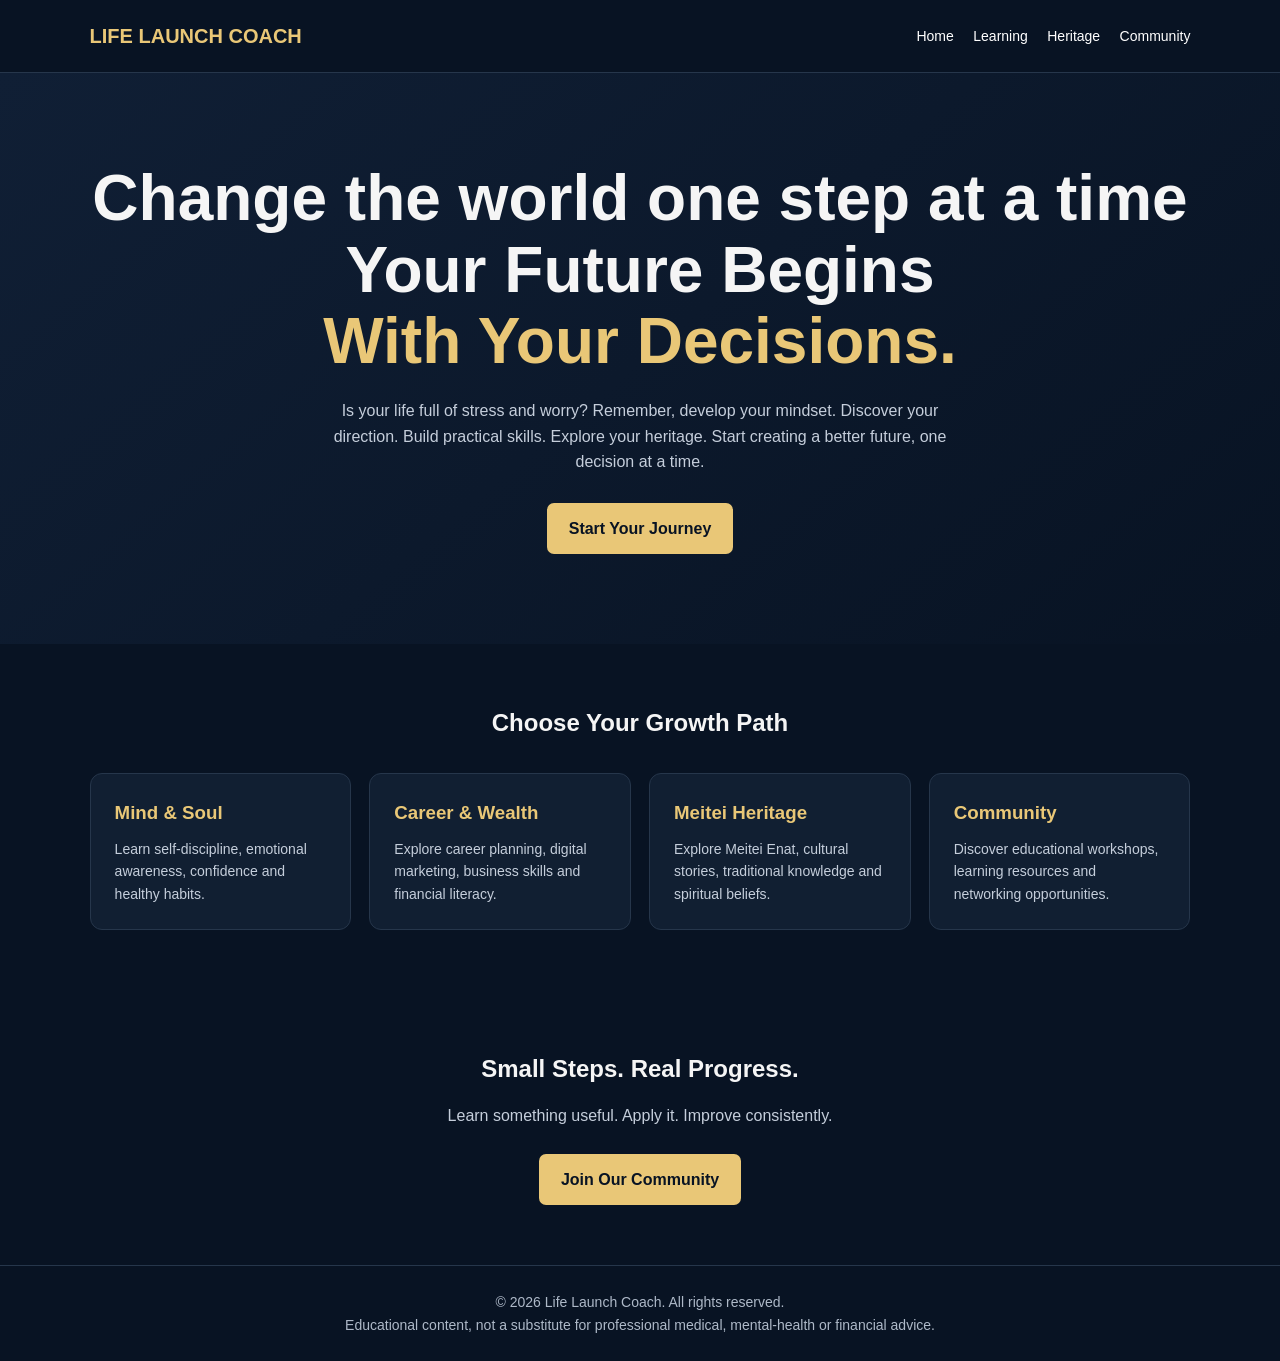
==== index.html @ 5460ebfd "Add initial index.html for Life Launch Coach site This is the initial commit of the index.html file," ====
<!DOCTYPE html>
<html lang="en">
<head>
  <meta charset="UTF-8">
  <meta name="viewport" content="width=device-width, initial-scale=1.0">
  <title>Life Launch Coach</title>
  <meta name="description"
    content="Build your mindset, skills, career and future with Life Launch Coach.">

  <style>
    * {
      box-sizing: border-box;
      margin: 0;
      padding: 0;
    }

    body {
      font-family: Arial, sans-serif;
      background: #081323;
      color: #f5f5f5;
      line-height: 1.6;
    }

    header {
      padding: 20px 7%;
      display: flex;
      justify-content: space-between;
      align-items: center;
      border-bottom: 1px solid #26364b;
      flex-wrap: wrap;
      gap: 12px;
    }

    .logo {
      color: #e9c777;
      font-weight: bold;
      font-size: 20px;
    }

    nav a {
      color: #fff;
      text-decoration: none;
      margin-left: 15px;
      font-size: 14px;
    }

    .hero {
      padding: 90px 7%;
      text-align: center;
      background: linear-gradient(140deg, #101f35, #081323);
    }

    .hero h1 {
      font-size: clamp(36px, 7vw, 64px);
      line-height: 1.12;
      margin-bottom: 20px;
    }

    .gold {
      color: #e9c777;
    }

    .hero p {
      max-width: 650px;
      margin: 0 auto 28px;
      color: #c5cedb;
    }

    .button {
      display: inline-block;
      background: #e9c777;
      color: #081323;
      padding: 13px 22px;
      border-radius: 7px;
      font-weight: bold;
      text-decoration: none;
    }

    section {
      padding: 60px 7%;
    }

    .section-title {
      text-align: center;
      margin-bottom: 30px;
    }

    .grid {
      display: grid;
      grid-template-columns:
        repeat(auto-fit, minmax(220px, 1fr));
      gap: 18px;
    }

    .card {
      background: #111f32;
      padding: 24px;
      border: 1px solid #26364b;
      border-radius: 12px;
    }

    .card h3 {
      color: #e9c777;
      margin-bottom: 10px;
    }

    .card p {
      color: #c5cedb;
      font-size: 14px;
    }

    .center {
      text-align: center;
    }

    footer {
      padding: 25px 7%;
      text-align: center;
      color: #aeb9c8;
      border-top: 1px solid #26364b;
      font-size: 14px;
    }

    @media (max-width: 600px) {
      header {
        justify-content: center;
      }

      nav {
        text-align: center;
      }

      nav a {
        display: inline-block;
        margin: 5px;
      }

      .hero {
        padding-top: 65px;
      }
    }
  </style>
</head>

<body>
  <header>
    <div class="logo">LIFE LAUNCH COACH</div>
    <nav>
      <a href="#home">Home</a>
      <a href="#learning">Learning</a>
      <a href="#heritage">Heritage</a>
      <a href="#community">Community</a>
    </nav>
  </header>

  <main>
    <section class="hero" id="home">
      <h1>Change the world one step at a time Your Future Begins<br>
        <span class="gold">With Your Decisions.</span>
      </h1>

      <p>
        Is your life full of stress and worry? Remember, develop your mindset. Discover your direction.
        Build practical skills. Explore your heritage.
        Start creating a better future, one decision at a time.
      </p>

      <a class="button" href="#learning">
        Start Your Journey
      </a>
    </section>

    <section id="learning">
      <h2 class="section-title">Choose Your Growth Path</h2>

      <div class="grid">
        <article class="card">
          <h3>Mind & Soul</h3>
          <p>Learn self-discipline, emotional awareness,
            confidence and healthy habits.</p>
        </article>

        <article class="card">
          <h3>Career & Wealth</h3>
          <p>Explore career planning, digital marketing,
            business skills and financial literacy.</p>
        </article>

        <article class="card" id="heritage">
          <h3>Meitei Heritage</h3>
          <p>Explore Meitei Enat, cultural stories,
            traditional knowledge and spiritual beliefs.</p>
        </article>

        <article class="card" id="community">
          <h3>Community</h3>
          <p>Discover educational workshops, learning
            resources and networking opportunities.</p>
        </article>
      </div>
    </section>

    <section class="center">
      <h2>Small Steps. Real Progress.</h2>
      <p style="margin: 15px 0 25px; color: #c5cedb;">
        Learn something useful. Apply it. Improve consistently.
      </p>

      <!-- Replace the placeholder with your real WhatsApp link. -->
      <a class="button"
         href="https://wa.me/9383107798"
         target="_blank"
         rel="noopener noreferrer">
        Join Our Community
      </a>
    </section>
  </main>

  <footer>
    <p>© 2026 Life Launch Coach. All rights reserved.</p>
    <p>Educational content, not a substitute for professional
      medical, mental-health or financial advice.</p>
  </footer>
</body>
</html>
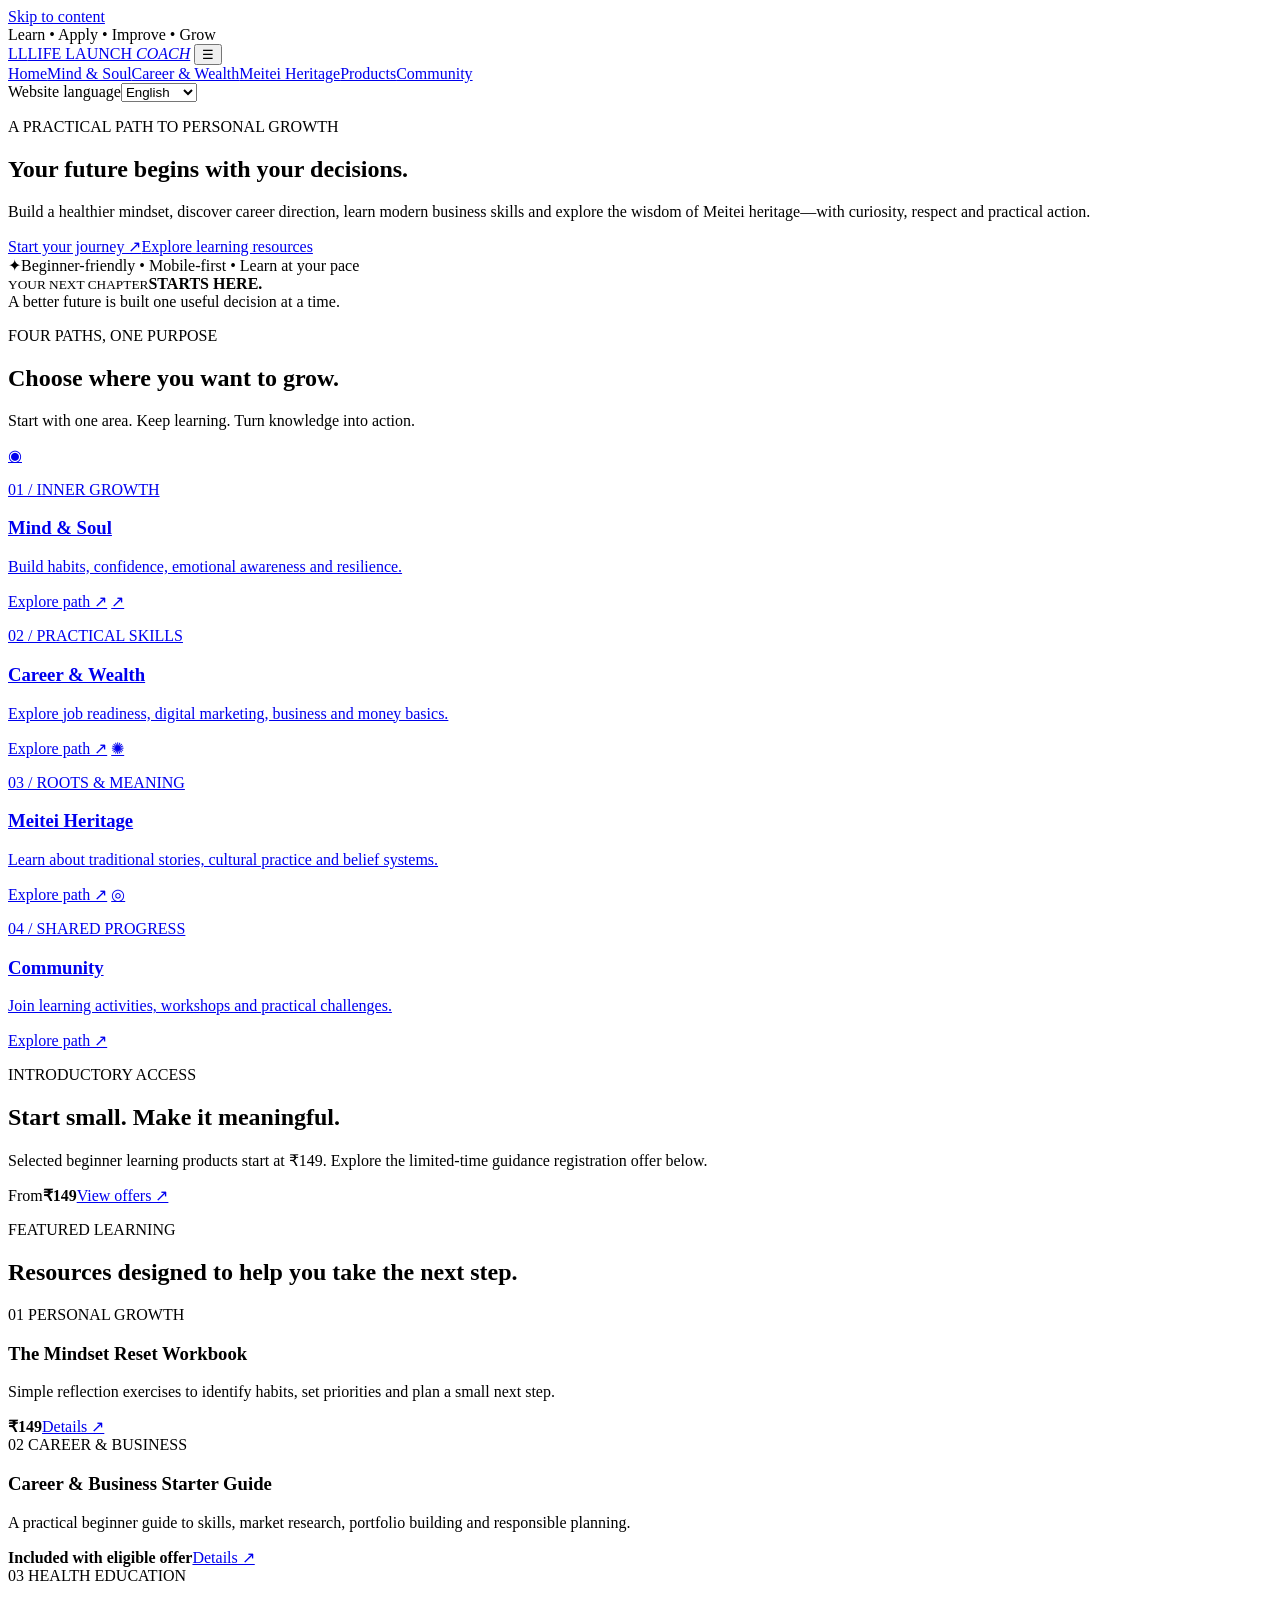
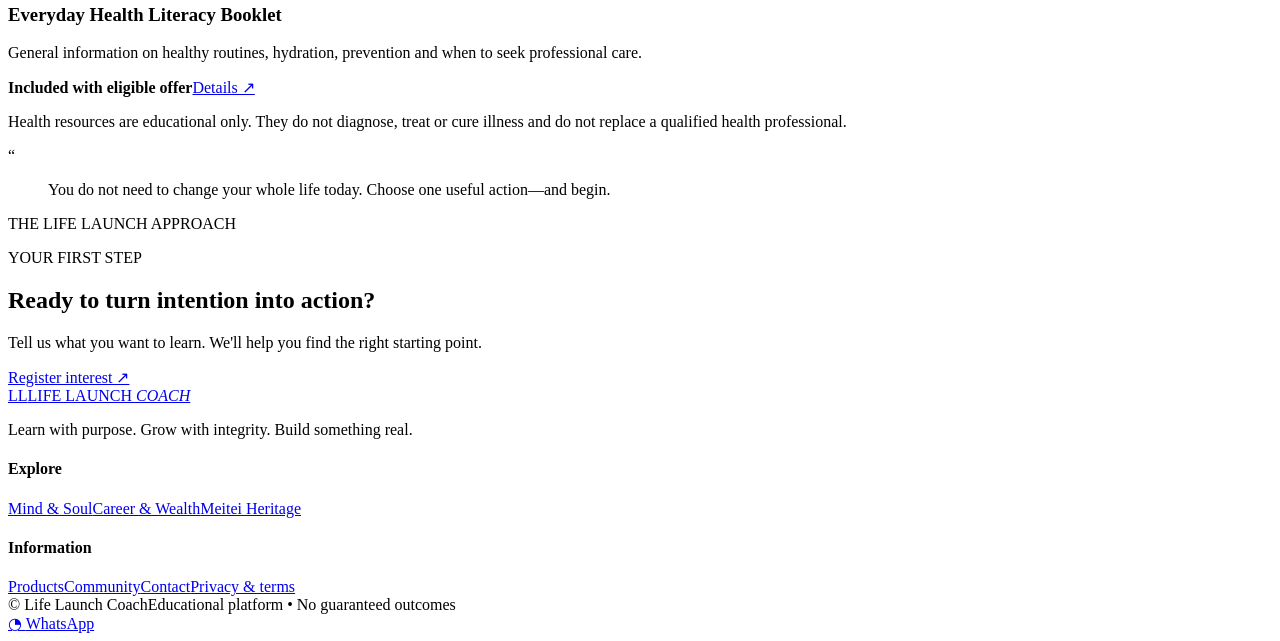
==== commit 78fba633: "Add initial website core files and styling. This commit includes all Html pages and Css for the Life" ====
--- a/index.html
+++ b/index.html
@@ -1,226 +1,37 @@
-
-<!DOCTYPE html>
+<!doctype html>
 <html lang="en">
 <head>
-  <meta charset="UTF-8">
-  <meta name="viewport" content="width=device-width, initial-scale=1.0">
-  <title>Life Launch Coach</title>
-  <meta name="description"
-    content="Build your mindset, skills, career and future with Life Launch Coach.">
-
-  <style>
-    * {
-      box-sizing: border-box;
-      margin: 0;
-      padding: 0;
-    }
-
-    body {
-      font-family: Arial, sans-serif;
-      background: #081323;
-      color: #f5f5f5;
-      line-height: 1.6;
-    }
-
-    header {
-      padding: 20px 7%;
-      display: flex;
-      justify-content: space-between;
-      align-items: center;
-      border-bottom: 1px solid #26364b;
-      flex-wrap: wrap;
-      gap: 12px;
-    }
-
-    .logo {
-      color: #e9c777;
-      font-weight: bold;
-      font-size: 20px;
-    }
-
-    nav a {
-      color: #fff;
-      text-decoration: none;
-      margin-left: 15px;
-      font-size: 14px;
-    }
-
-    .hero {
-      padding: 90px 7%;
-      text-align: center;
-      background: linear-gradient(140deg, #101f35, #081323);
-    }
-
-    .hero h1 {
-      font-size: clamp(36px, 7vw, 64px);
-      line-height: 1.12;
-      margin-bottom: 20px;
-    }
-
-    .gold {
-      color: #e9c777;
-    }
-
-    .hero p {
-      max-width: 650px;
-      margin: 0 auto 28px;
-      color: #c5cedb;
-    }
-
-    .button {
-      display: inline-block;
-      background: #e9c777;
-      color: #081323;
-      padding: 13px 22px;
-      border-radius: 7px;
-      font-weight: bold;
-      text-decoration: none;
-    }
-
-    section {
-      padding: 60px 7%;
-    }
-
-    .section-title {
-      text-align: center;
-      margin-bottom: 30px;
-    }
-
-    .grid {
-      display: grid;
-      grid-template-columns:
-        repeat(auto-fit, minmax(220px, 1fr));
-      gap: 18px;
-    }
-
-    .card {
-      background: #111f32;
-      padding: 24px;
-      border: 1px solid #26364b;
-      border-radius: 12px;
-    }
-
-    .card h3 {
-      color: #e9c777;
-      margin-bottom: 10px;
-    }
-
-    .card p {
-      color: #c5cedb;
-      font-size: 14px;
-    }
-
-    .center {
-      text-align: center;
-    }
-
-    footer {
-      padding: 25px 7%;
-      text-align: center;
-      color: #aeb9c8;
-      border-top: 1px solid #26364b;
-      font-size: 14px;
-    }
-
-    @media (max-width: 600px) {
-      header {
-        justify-content: center;
-      }
-
-      nav {
-        text-align: center;
-      }
-
-      nav a {
-        display: inline-block;
-        margin: 5px;
-      }
-
-      .hero {
-        padding-top: 65px;
-      }
-    }
-  </style>
+  <meta charset="utf-8"><meta name="viewport" content="width=device-width, initial-scale=1">
+  <meta name="description" content="Life Launch Coach helps you grow your mindset, career skills, business knowledge and connection with Meitei heritage.">
+  <meta name="theme-color" content="#091426">
+  <title>Life Launch Coach — Your next chapter starts here</title>
+  <link rel="stylesheet" href="assets/css/style.css">
+  <script defer src="assets/js/app.js"></script>
 </head>
-
 <body>
-  <header>
-    <div class="logo">LIFE LAUNCH COACH</div>
-    <nav>
-      <a href="#home">Home</a>
-      <a href="#learning">Learning</a>
-      <a href="#heritage">Heritage</a>
-      <a href="#community">Community</a>
-    </nav>
-  </header>
-
-  <main>
-    <section class="hero" id="home">
-      <h1>Change the world one step at a time Your Future Begins<br>
-        <span class="gold">With Your Decisions.</span>
-      </h1>
-
-      <p>
-        Is your life full of stress and worry? Remember, develop your mindset. Discover your direction.
-        Build practical skills. Explore your heritage.
-        Start creating a better future, one decision at a time.
-      </p>
-
-      <a class="button" href="#learning">
-        Start Your Journey
-      </a>
-    </section>
-
-    <section id="learning">
-      <h2 class="section-title">Choose Your Growth Path</h2>
-
-      <div class="grid">
-        <article class="card">
-          <h3>Mind & Soul</h3>
-          <p>Learn self-discipline, emotional awareness,
-            confidence and healthy habits.</p>
-        </article>
-
-        <article class="card">
-          <h3>Career & Wealth</h3>
-          <p>Explore career planning, digital marketing,
-            business skills and financial literacy.</p>
-        </article>
-
-        <article class="card" id="heritage">
-          <h3>Meitei Heritage</h3>
-          <p>Explore Meitei Enat, cultural stories,
-            traditional knowledge and spiritual beliefs.</p>
-        </article>
-
-        <article class="card" id="community">
-          <h3>Community</h3>
-          <p>Discover educational workshops, learning
-            resources and networking opportunities.</p>
-        </article>
-      </div>
-    </section>
-
-    <section class="center">
-      <h2>Small Steps. Real Progress.</h2>
-      <p style="margin: 15px 0 25px; color: #c5cedb;">
-        Learn something useful. Apply it. Improve consistently.
-      </p>
-
-      <!-- Replace the placeholder with your real WhatsApp link. -->
-      <a class="button"
-         href="https://wa.me/9383107798"
-         target="_blank"
-         rel="noopener noreferrer">
-        Join Our Community
-      </a>
-    </section>
-  </main>
-
-  <footer>
-    <p>© 2026 Life Launch Coach. All rights reserved.</p>
-    <p>Educational content, not a substitute for professional
-      medical, mental-health or financial advice.</p>
-  </footer>
-</body>
-</html>
+<a class="skip-link" href="#main">Skip to content</a>
+<div class="topline" data-i18n="topline">Learn • Apply • Improve • Grow</div>
+<header class="site-header"><a class="brand" href="index.html" aria-label="Life Launch Coach home"><span class="brand-mark">LL</span><span>LIFE LAUNCH <em>COACH</em></span></a>
+  <button class="menu-toggle" aria-label="Open menu" aria-expanded="false">☰</button>
+  <nav class="nav" aria-label="Main navigation"><a class="active" href="index.html" data-i18n="navHome">Home</a><a href="mind-soul.html" data-i18n="navMind">Mind & Soul</a><a href="career-wealth.html" data-i18n="navCareer">Career & Wealth</a><a href="heritage.html" data-i18n="navHeritage">Meitei Heritage</a><a href="products.html" data-i18n="navProducts">Products</a><a href="community.html" data-i18n="navCommunity">Community</a></nav>
+  <label class="language-switch"><span class="sr-only">Website language</span><select id="languageSelect" aria-label="Website language"><option value="en">English</option><option value="mni">Meiteilon</option></select></label>
+</header>
+<main id="main">
+  <section class="hero section-wrap"><div class="hero-copy"><p class="eyebrow" data-i18n="heroEyebrow">A PRACTICAL PATH TO PERSONAL GROWTH</p><h1 data-i18n="heroTitle">Your future begins <span>with your decisions.</span></h1><p class="lead" data-i18n="heroLead">Build a healthier mindset, discover career direction, learn modern business skills and explore the wisdom of Meitei heritage—with curiosity, respect and practical action.</p><div class="button-row"><a class="btn btn-gold" href="community.html" data-i18n="heroCta">Start your journey ↗</a><a class="btn btn-ghost" href="products.html" data-i18n="heroExplore">Explore learning resources</a></div><div class="trust-line"><span>✦</span><span data-i18n="heroTrust">Beginner-friendly • Mobile-first • Learn at your pace</span></div></div>
+    <div class="hero-art" role="img" aria-label="Illustration of a sunrise over mountain-like shapes"><div class="orbit orbit-one"></div><div class="orbit orbit-two"></div><div class="sun"></div><div class="mountain mountain-back"></div><div class="mountain mountain-front"></div><div class="art-label"><small>YOUR NEXT CHAPTER</small><strong>STARTS HERE.</strong></div></div>
+  </section>
+  <section class="ticker"><span data-i18n="ticker">A better future is built one useful decision at a time.</span></section>
+  <section class="section-wrap section-space"><div class="section-heading"><p class="eyebrow" data-i18n="pathsEyebrow">FOUR PATHS, ONE PURPOSE</p><h2 data-i18n="pathsTitle">Choose where you want to grow.</h2><p data-i18n="pathsLead">Start with one area. Keep learning. Turn knowledge into action.</p></div><div class="card-grid four">
+    <a class="path-card" href="mind-soul.html"><span class="card-icon">◉</span><p class="card-kicker">01 / INNER GROWTH</p><h3 data-i18n="cardMind">Mind & Soul</h3><p data-i18n="cardMindDesc">Build habits, confidence, emotional awareness and resilience.</p><span class="text-link" data-i18n="learnMore">Explore path ↗</span></a>
+    <a class="path-card" href="career-wealth.html"><span class="card-icon">↗</span><p class="card-kicker">02 / PRACTICAL SKILLS</p><h3 data-i18n="cardCareer">Career & Wealth</h3><p data-i18n="cardCareerDesc">Explore job readiness, digital marketing, business and money basics.</p><span class="text-link" data-i18n="learnMore">Explore path ↗</span></a>
+    <a class="path-card" href="heritage.html"><span class="card-icon">✺</span><p class="card-kicker">03 / ROOTS & MEANING</p><h3 data-i18n="cardHeritage">Meitei Heritage</h3><p data-i18n="cardHeritageDesc">Learn about traditional stories, cultural practice and belief systems.</p><span class="text-link" data-i18n="learnMore">Explore path ↗</span></a>
+    <a class="path-card" href="community.html"><span class="card-icon">◎</span><p class="card-kicker">04 / SHARED PROGRESS</p><h3 data-i18n="cardCommunity">Community</h3><p data-i18n="cardCommunityDesc">Join learning activities, workshops and practical challenges.</p><span class="text-link" data-i18n="learnMore">Explore path ↗</span></a>
+  </div></section>
+  <section class="offer-band"><div class="offer-inner"><div><p class="eyebrow" data-i18n="offerEyebrow">INTRODUCTORY ACCESS</p><h2 data-i18n="offerTitle">Start small. Make it meaningful.</h2><p data-i18n="offerLead">Selected beginner learning products start at ₹149. Explore the limited-time guidance registration offer below.</p></div><div class="offer-price"><span data-i18n="from">From</span><strong>₹149</strong><a href="products.html" class="btn btn-dark" data-i18n="viewOffers">View offers ↗</a></div></div></section>
+  <section class="section-wrap section-space"><div class="section-heading"><p class="eyebrow" data-i18n="featuredEyebrow">FEATURED LEARNING</p><h2 data-i18n="featuredTitle">Resources designed to help you take the next step.</h2></div><div class="card-grid three"><article class="resource-card"><div class="resource-top resource-mind">01 <span>PERSONAL GROWTH</span></div><div class="resource-body"><h3 data-i18n="resourceOne">The Mindset Reset Workbook</h3><p data-i18n="resourceOneDesc">Simple reflection exercises to identify habits, set priorities and plan a small next step.</p><div class="resource-foot"><strong>₹149</strong><a href="products.html" data-i18n="details">Details ↗</a></div></div></article><article class="resource-card"><div class="resource-top resource-career">02 <span>CAREER & BUSINESS</span></div><div class="resource-body"><h3 data-i18n="resourceTwo">Career & Business Starter Guide</h3><p data-i18n="resourceTwoDesc">A practical beginner guide to skills, market research, portfolio building and responsible planning.</p><div class="resource-foot"><strong data-i18n="included">Included with eligible offer</strong><a href="products.html" data-i18n="details">Details ↗</a></div></div></article><article class="resource-card"><div class="resource-top resource-heritage">03 <span>HEALTH EDUCATION</span></div><div class="resource-body"><h3 data-i18n="resourceThree">Everyday Health Literacy Booklet</h3><p data-i18n="resourceThreeDesc">General information on healthy routines, hydration, prevention and when to seek professional care.</p><div class="resource-foot"><strong data-i18n="included">Included with eligible offer</strong><a href="products.html" data-i18n="details">Details ↗</a></div></div></article></div><p class="fine-print" data-i18n="healthNote">Health resources are educational only. They do not diagnose, treat or cure illness and do not replace a qualified health professional.</p></section>
+  <section class="quote-section"><div class="section-wrap quote-inner"><span class="quote-mark">“</span><blockquote data-i18n="quote">You do not need to change your whole life today. Choose one useful action—and begin.</blockquote><p data-i18n="quoteBy">THE LIFE LAUNCH APPROACH</p></div></section>
+  <section class="section-wrap section-space"><div class="cta-panel"><div><p class="eyebrow" data-i18n="ctaEyebrow">YOUR FIRST STEP</p><h2 data-i18n="ctaTitle">Ready to turn intention into action?</h2><p data-i18n="ctaLead">Tell us what you want to learn. We'll help you find the right starting point.</p></div><a class="btn btn-gold" href="community.html" data-i18n="ctaButton">Register interest ↗</a></div></section>
+</main>
+<footer class="site-footer"><div class="footer-main"><div class="footer-brand"><a class="brand" href="index.html"><span class="brand-mark">LL</span><span>LIFE LAUNCH <em>COACH</em></span></a><p data-i18n="footerTag">Learn with purpose. Grow with integrity. Build something real.</p></div><div><h4 data-i18n="footerExplore">Explore</h4><a href="mind-soul.html" data-i18n="navMind">Mind & Soul</a><a href="career-wealth.html" data-i18n="navCareer">Career & Wealth</a><a href="heritage.html" data-i18n="navHeritage">Meitei Heritage</a></div><div><h4 data-i18n="footerSupport">Information</h4><a href="products.html" data-i18n="navProducts">Products</a><a href="community.html" data-i18n="navCommunity">Community</a><a href="contact.html" data-i18n="navContact">Contact</a><a href="privacy.html" data-i18n="privacyLink">Privacy & terms</a></div></div><div class="footer-bottom"><span>© <span id="year"></span> Life Launch Coach</span><span data-i18n="footerNote">Educational platform • No guaranteed outcomes</span></div></footer>
+<a class="whatsapp-float" id="whatsappFloat" href="https://wa.me/91XXXXXXXXXX" target="_blank" rel="noopener noreferrer" aria-label="Contact Life Launch Coach on WhatsApp">◔ <span data-i18n="whatsapp">WhatsApp</span></a>
+</body></html>
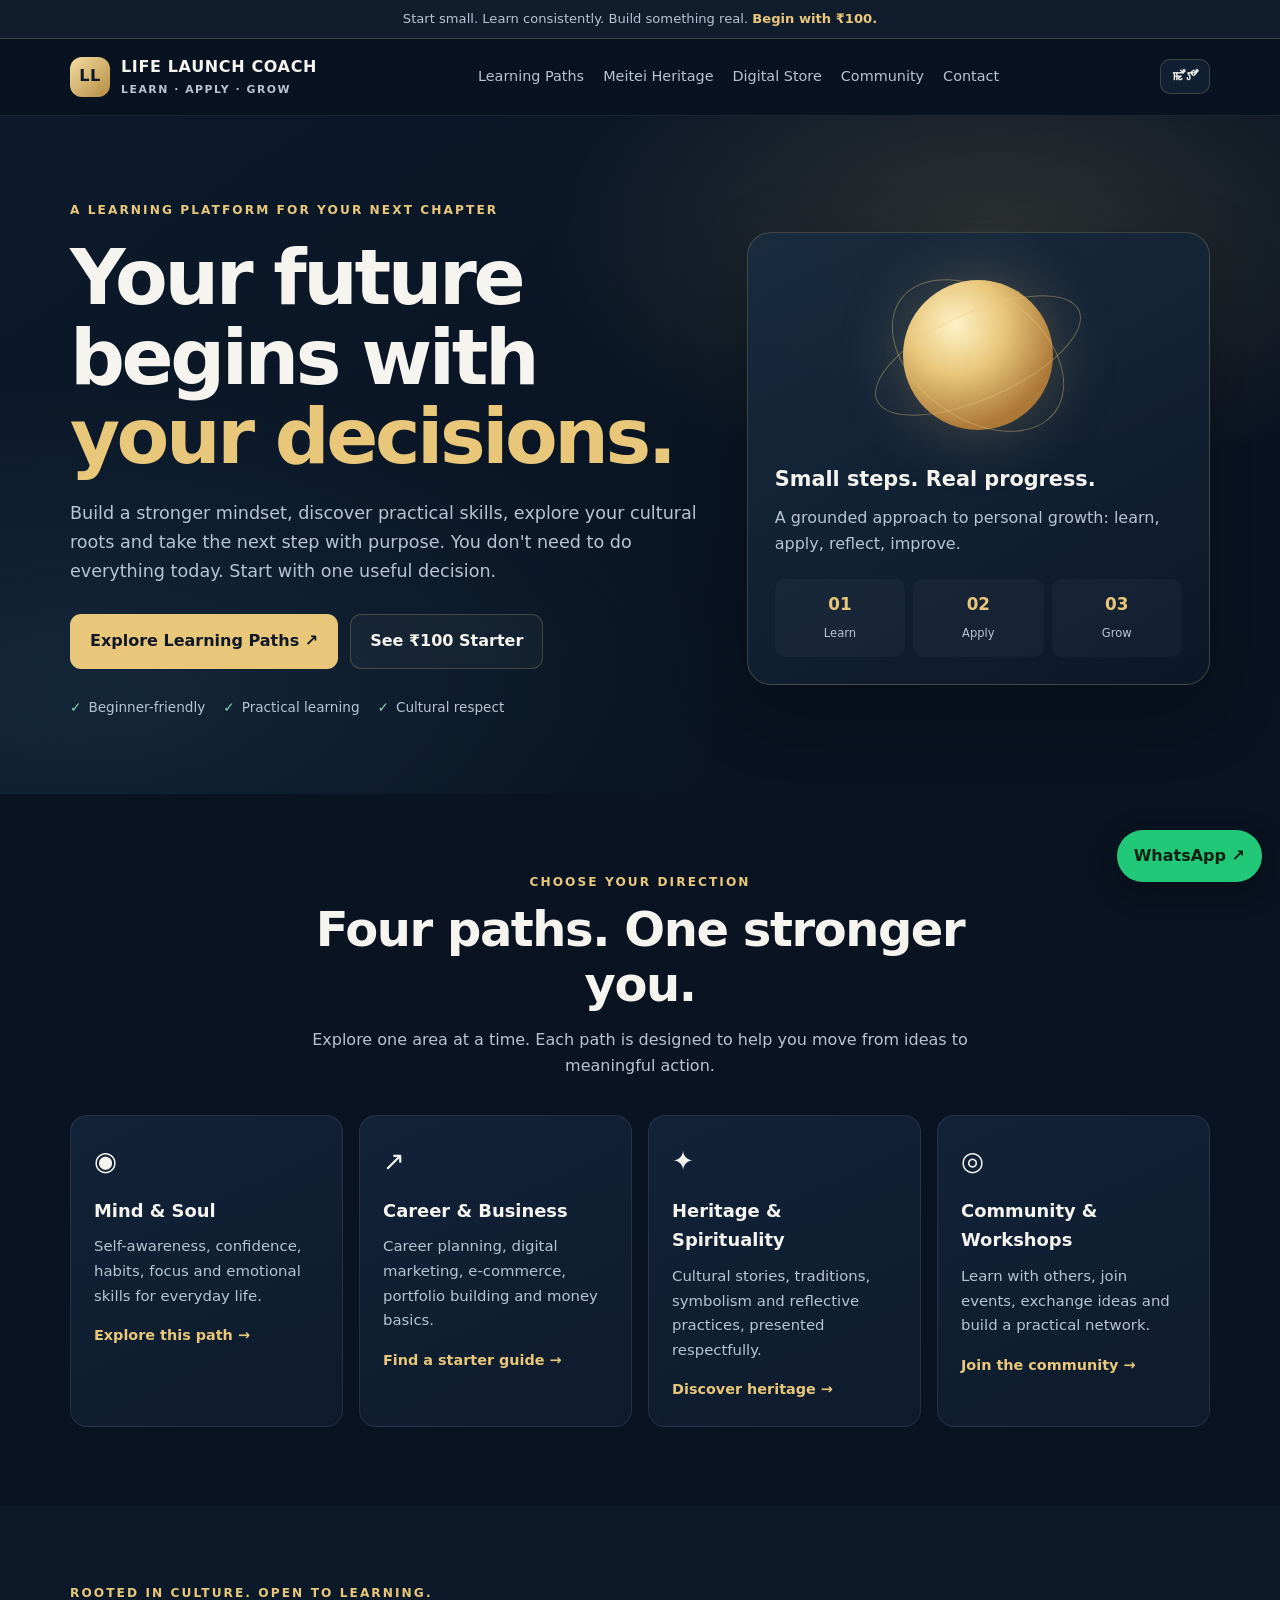
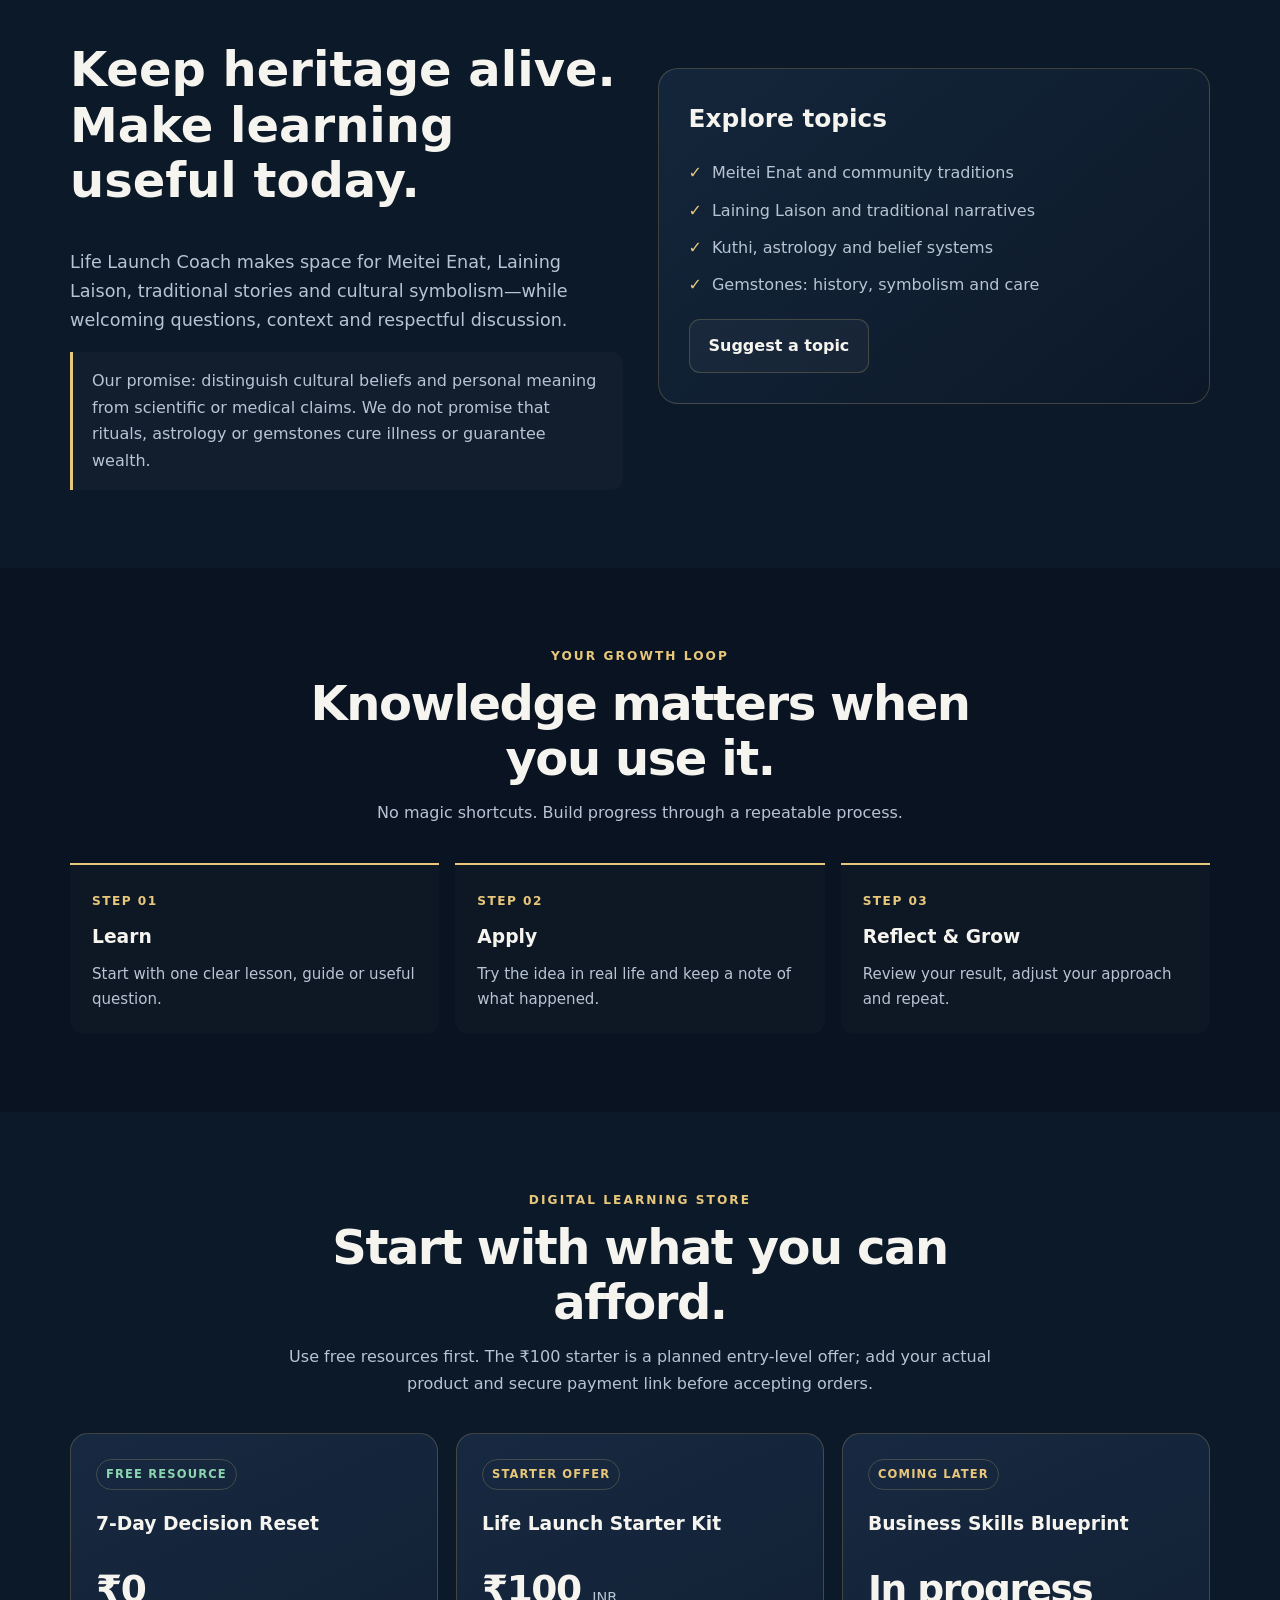
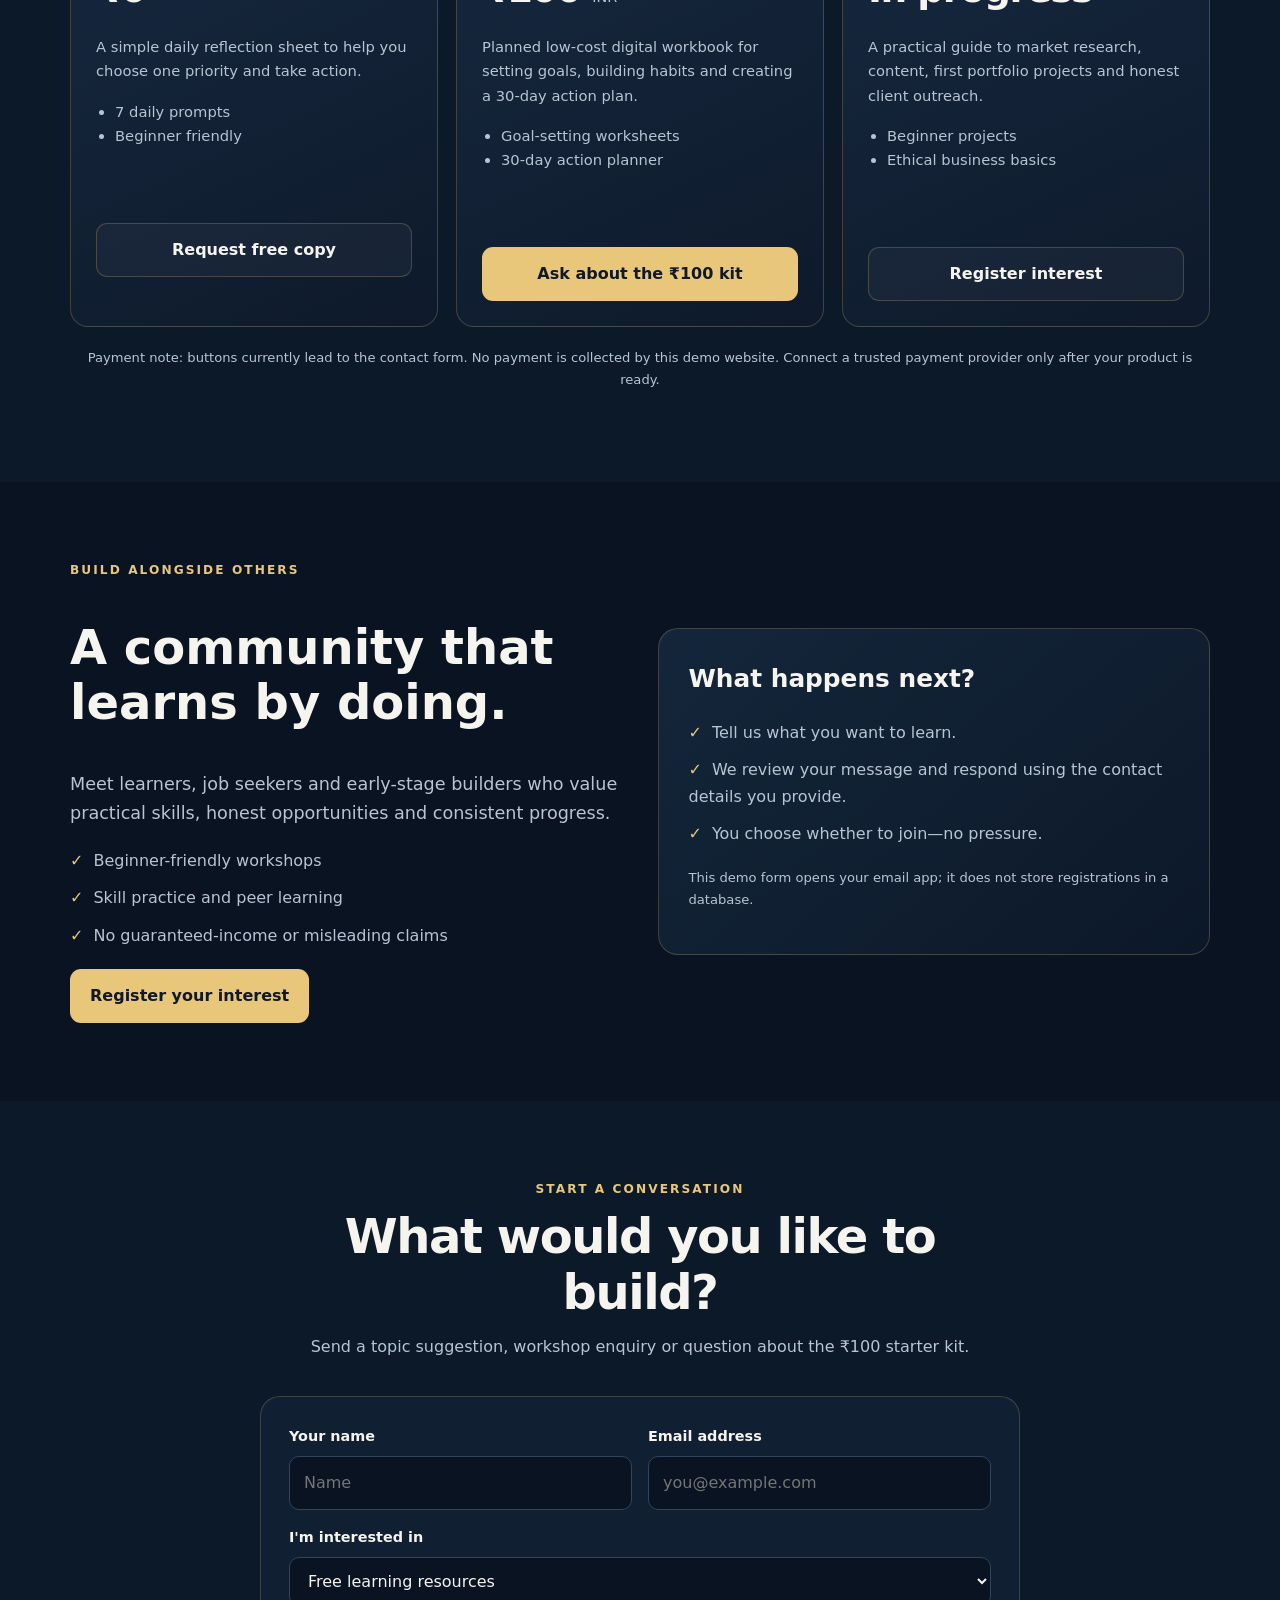
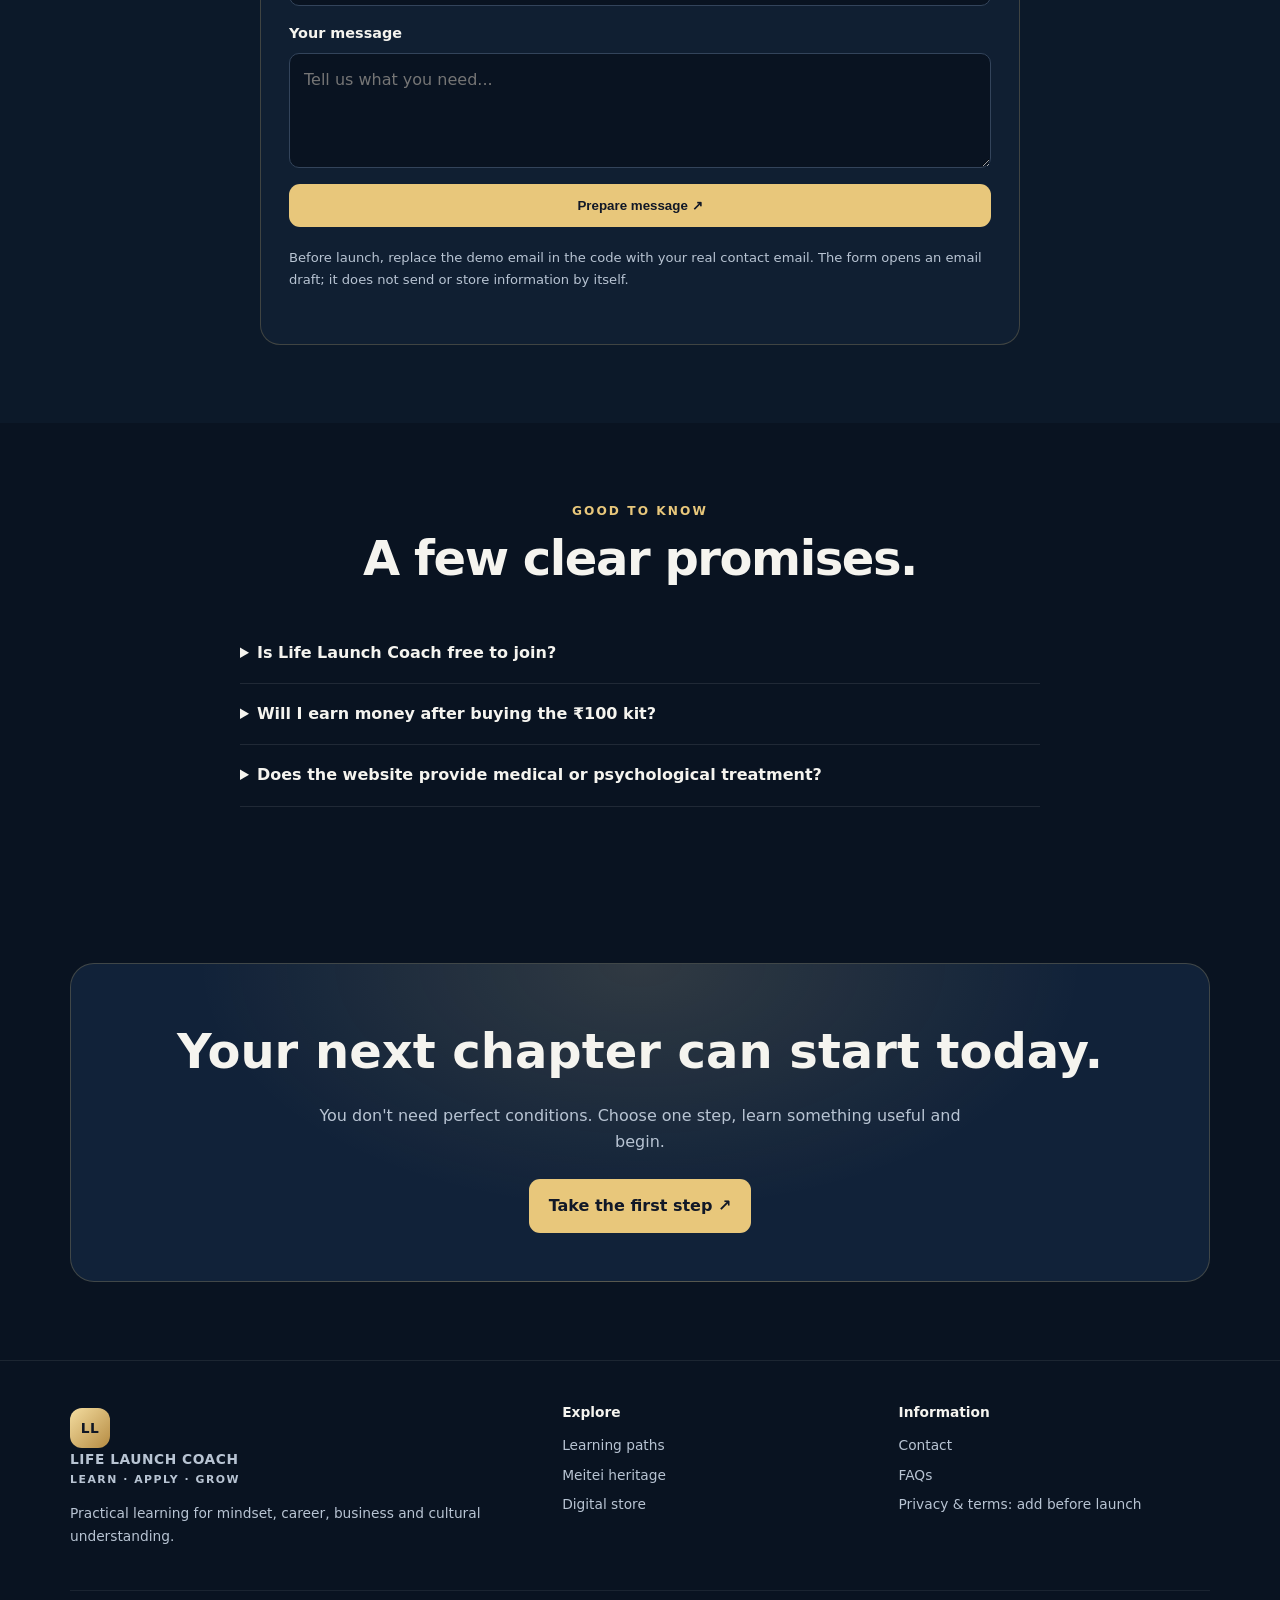
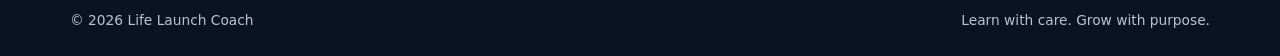
==== commit edd2489a: "Add initial website core files and styling. This commit includes all Html files and pages and Css fo" ====
--- a/index.html
+++ b/index.html
@@ -1,37 +1,102 @@
 <!doctype html>
 <html lang="en">
 <head>
-  <meta charset="utf-8"><meta name="viewport" content="width=device-width, initial-scale=1">
-  <meta name="description" content="Life Launch Coach helps you grow your mindset, career skills, business knowledge and connection with Meitei heritage.">
-  <meta name="theme-color" content="#091426">
-  <title>Life Launch Coach — Your next chapter starts here</title>
-  <link rel="stylesheet" href="assets/css/style.css">
-  <script defer src="assets/js/app.js"></script>
+<meta charset="utf-8">
+<meta name="viewport" content="width=device-width, initial-scale=1">
+<meta name="theme-color" content="#0a1423">
+<meta name="description" content="Life Launch Coach helps you build mindset, practical skills, career direction and cultural understanding.">
+<title>Life Launch Coach — Your Next Chapter Starts Here</title>
+<style>
+:root{--bg:#091321;--panel:#101f32;--panel2:#14263b;--gold:#e8c77b;--gold2:#f4dda0;--text:#f5f4ef;--muted:#b8c4d3;--line:rgba(232,199,123,.22);--green:#8bd5b0}
+*{box-sizing:border-box}html{scroll-behavior:smooth;scroll-padding-top:88px}body{margin:0;background:var(--bg);color:var(--text);font:16px/1.65 system-ui,-apple-system,Segoe UI,Roboto,Arial,sans-serif}a{color:inherit}button,a{touch-action:manipulation}.wrap{width:min(1140px,92%);margin:auto}.topline{background:#111d2d;border-bottom:1px solid var(--line);font-size:.82rem;color:var(--muted);text-align:center;padding:8px 12px}.topline strong{color:var(--gold)}header{position:sticky;top:0;z-index:20;background:rgba(9,19,33,.94);backdrop-filter:blur(14px);border-bottom:1px solid rgba(255,255,255,.08)}.nav{min-height:76px;display:flex;align-items:center;justify-content:space-between;gap:16px}.brand{display:flex;gap:11px;align-items:center;text-decoration:none;font-weight:800;letter-spacing:.04em}.mark{display:grid;place-items:center;width:40px;height:40px;border-radius:12px;background:linear-gradient(135deg,var(--gold2),#b58b42);color:#101725;font-weight:900}.brand small{display:block;color:var(--muted);font-size:.68rem;letter-spacing:.14em;font-weight:600}.navlinks{display:flex;align-items:center;gap:19px}.navlinks a{text-decoration:none;font-size:.9rem;color:var(--muted)}.navlinks a:hover{color:var(--gold)}.nav-actions{display:flex;align-items:center;gap:8px}.lang,.menu-btn{border:1px solid var(--line);border-radius:10px;padding:9px 11px;background:var(--panel);color:var(--text);font-weight:700;cursor:pointer}.menu-btn{display:none}.btn{display:inline-flex;align-items:center;justify-content:center;gap:8px;padding:13px 19px;border-radius:11px;text-decoration:none;font-weight:800;border:1px solid transparent;cursor:pointer;transition:transform .2s,background .2s}.btn:hover{transform:translateY(-2px)}.primary{background:var(--gold);color:#111827}.secondary{border-color:var(--line);color:var(--text);background:rgba(255,255,255,.035)}.hero{position:relative;overflow:hidden;padding:84px 0 76px;background:radial-gradient(ellipse at 78% 18%,rgba(232,199,123,.16),transparent 32%),radial-gradient(ellipse at 8% 85%,rgba(58,113,143,.18),transparent 38%),linear-gradient(145deg,#0c1a2b,#091321 70%)}.hero-grid{display:grid;grid-template-columns:1.15fr .85fr;gap:50px;align-items:center}.eyebrow{color:var(--gold);text-transform:uppercase;letter-spacing:.17em;font-size:.76rem;font-weight:900}.hero h1{font-size:clamp(2.7rem,6vw,5.2rem);line-height:1.04;letter-spacing:-.045em;margin:18px 0 22px}.hero h1 span{color:var(--gold)}.lead{color:var(--muted);font-size:1.1rem;max-width:650px}.hero-actions{display:flex;gap:12px;flex-wrap:wrap;margin-top:28px}.trustline{display:flex;gap:18px;flex-wrap:wrap;margin-top:27px;color:var(--muted);font-size:.85rem}.trustline span:before{content:"✓";color:var(--green);font-weight:900;margin-right:7px}.hero-card{position:relative;padding:27px;border:1px solid var(--line);border-radius:24px;background:linear-gradient(150deg,rgba(25,44,65,.94),rgba(12,24,40,.94));box-shadow:0 25px 70px #0004}.orbit{height:190px;display:grid;place-items:center;position:relative;margin-bottom:12px}.sun{width:150px;height:150px;border-radius:50%;background:radial-gradient(circle at 35% 30%,#fff2c7,var(--gold) 34%,#ad7938 72%);box-shadow:0 0 65px #e8c77b44}.orbit:before,.orbit:after{content:"";position:absolute;width:220px;height:85px;border:1px solid #e8c77b66;border-radius:50%;transform:rotate(-24deg)}.orbit:after{transform:rotate(36deg);width:190px;height:125px}.hero-card h3{font-size:1.3rem;margin:0 0 8px}.hero-card p{color:var(--muted);margin:0}.mini-stats{display:grid;grid-template-columns:repeat(3,1fr);gap:8px;margin-top:22px}.mini-stats div{padding:12px 8px;background:#ffffff08;border-radius:10px;text-align:center}.mini-stats strong{display:block;color:var(--gold);font-size:1.05rem}.mini-stats small{color:var(--muted);font-size:.72rem}.section{padding:78px 0}.section.alt{background:#0c1929}.section-head{max-width:720px;margin:0 auto 36px;text-align:center}.section-head h2{font-size:clamp(2rem,4vw,3rem);line-height:1.15;margin:10px 0 14px;letter-spacing:-.03em}.section-head p{color:var(--muted);margin:0}.grid{display:grid;grid-template-columns:repeat(4,1fr);gap:16px}.card{background:linear-gradient(155deg,#122238,#0e1b2c);border:1px solid rgba(255,255,255,.09);border-radius:17px;padding:23px;min-height:215px;transition:border-color .2s,transform .2s}.card:hover{border-color:var(--line);transform:translateY(-3px)}.icon{font-size:1.65rem;margin-bottom:13px}.card h3{margin:0 0 9px;font-size:1.12rem}.card p{margin:0;color:var(--muted);font-size:.93rem}.text-link{display:inline-block;color:var(--gold);text-decoration:none;font-weight:800;margin-top:16px;font-size:.9rem}.two-col{display:grid;grid-template-columns:1fr 1fr;gap:35px;align-items:center}.feature-panel{padding:30px;border-radius:20px;border:1px solid var(--line);background:linear-gradient(140deg,#14263b,#0c1828)}.feature-panel h3{font-size:1.55rem;margin:0 0 12px}.feature-panel p{color:var(--muted)}.ticks{list-style:none;padding:0;margin:20px 0}.ticks li{margin:11px 0;color:var(--muted)}.ticks li:before{content:"✓";color:var(--gold);font-weight:900;margin-right:10px}.steps{display:grid;grid-template-columns:repeat(3,1fr);gap:16px}.step{padding:22px;border-top:2px solid var(--gold);background:#ffffff05;border-radius:0 0 14px 14px}.step b{font-size:.76rem;color:var(--gold);letter-spacing:.12em}.step h3{margin:9px 0}.step p{color:var(--muted);margin:0;font-size:.94rem}.product-grid{display:grid;grid-template-columns:repeat(3,1fr);gap:18px}.product{position:relative;border-radius:18px;padding:25px;background:linear-gradient(155deg,#172941,#0e1a2b);border:1px solid var(--line)}.pill{display:inline-block;font-size:.72rem;font-weight:900;text-transform:uppercase;letter-spacing:.1em;color:var(--gold);border:1px solid var(--line);padding:5px 9px;border-radius:100px}.price{font-size:2.35rem;font-weight:900;letter-spacing:-.04em;margin:13px 0 3px}.price small{font-size:.9rem;color:var(--muted);font-weight:500;letter-spacing:0}.product p,.product li{color:var(--muted);font-size:.92rem}.product ul{padding-left:19px;min-height:95px}.product .btn{width:100%;margin-top:12px}.free-label{color:var(--green)}.heritage-note{border-left:3px solid var(--gold);padding:16px 19px;background:#ffffff06;color:var(--muted);border-radius:0 12px 12px 0}.form-shell{max-width:760px;margin:auto;padding:28px;border-radius:20px;background:var(--panel);border:1px solid var(--line)}.form-grid{display:grid;grid-template-columns:1fr 1fr;gap:16px}.field{display:flex;flex-direction:column;gap:7px}.field.full{grid-column:1/-1}label{font-size:.9rem;font-weight:700}input,select,textarea{width:100%;padding:13px 14px;border-radius:10px;border:1px solid #33445b;background:#091321;color:var(--text);font:inherit}textarea{min-height:115px;resize:vertical}.hint{color:var(--muted);font-size:.82rem}.form-message{margin-top:13px;color:var(--green);font-weight:700}.faq{max-width:800px;margin:auto}.faq details{padding:17px 0;border-bottom:1px solid #ffffff18}.faq summary{cursor:pointer;font-weight:800}.faq details p{color:var(--muted)}.cta{padding:48px;border-radius:24px;text-align:center;background:radial-gradient(ellipse at 50% 0%,#e8c77b25,transparent 55%),#112239;border:1px solid var(--line)}.cta h2{font-size:clamp(2rem,4vw,3rem);margin:0 0 12px}.cta p{color:var(--muted);max-width:650px;margin:0 auto 23px}.footer{padding:40px 0 25px;border-top:1px solid #ffffff14;color:var(--muted);font-size:.86rem}.footer-grid{display:grid;grid-template-columns:1.5fr 1fr 1fr;gap:25px}.footer h4{color:var(--text);margin:0 0 10px}.footer a{display:block;text-decoration:none;margin:7px 0}.copyright{border-top:1px solid #ffffff12;margin-top:28px;padding-top:18px;display:flex;justify-content:space-between;gap:15px;flex-wrap:wrap}.wa{position:fixed;right:18px;bottom:18px;z-index:25;background:#20c878;color:#062012;text-decoration:none;border-radius:100px;padding:13px 17px;font-weight:900;box-shadow:0 8px 30px #0005}.hidden{display:none!important}
+@media(max-width:900px){.hero-grid{grid-template-columns:1fr;gap:35px}.hero-card{max-width:520px}.grid{grid-template-columns:repeat(2,1fr)}.navlinks{gap:11px}.navlinks a{font-size:.82rem}.product-grid{grid-template-columns:1fr 1fr}}
+@media(max-width:680px){.nav{min-height:68px;flex-wrap:wrap;padding:12px 0}.menu-btn{display:inline-block}.navlinks{display:none;order:3;width:100%;padding:12px 0 4px;flex-direction:column;align-items:stretch}.navlinks.open{display:flex}.navlinks a{padding:8px 4px;font-size:.95rem}.nav-actions{margin-left:auto}.hero{padding:58px 0}.hero h1{font-size:clamp(2.55rem,12vw,4rem)}.section{padding:58px 0}.grid,.steps,.product-grid,.two-col,.footer-grid{grid-template-columns:1fr}.card{min-height:0}.form-grid{grid-template-columns:1fr}.field.full{grid-column:auto}.form-shell{padding:19px}.cta{padding:30px 19px}.wa{right:12px;bottom:12px;padding:11px 14px}.mini-stats{grid-template-columns:repeat(3,1fr)}}
+</style>
 </head>
 <body>
-<a class="skip-link" href="#main">Skip to content</a>
-<div class="topline" data-i18n="topline">Learn • Apply • Improve • Grow</div>
-<header class="site-header"><a class="brand" href="index.html" aria-label="Life Launch Coach home"><span class="brand-mark">LL</span><span>LIFE LAUNCH <em>COACH</em></span></a>
-  <button class="menu-toggle" aria-label="Open menu" aria-expanded="false">☰</button>
-  <nav class="nav" aria-label="Main navigation"><a class="active" href="index.html" data-i18n="navHome">Home</a><a href="mind-soul.html" data-i18n="navMind">Mind & Soul</a><a href="career-wealth.html" data-i18n="navCareer">Career & Wealth</a><a href="heritage.html" data-i18n="navHeritage">Meitei Heritage</a><a href="products.html" data-i18n="navProducts">Products</a><a href="community.html" data-i18n="navCommunity">Community</a></nav>
-  <label class="language-switch"><span class="sr-only">Website language</span><select id="languageSelect" aria-label="Website language"><option value="en">English</option><option value="mni">Meiteilon</option></select></label>
+<div class="topline" data-en="Start small. Learn consistently. Build something real. <strong>Begin with ₹100.</strong>" data-mni="ꯑꯍꯥꯟꯕꯗꯥ ꯑꯄꯤꯛꯄꯥ ꯑꯣꯏꯅꯥ ꯍꯧꯗꯨꯅꯥ ꯃꯊꯧ ꯇꯧ꯫ <strong>₹100 ꯗꯥ ꯍꯧꯕꯤꯌꯨ꯫</strong>">Start small. Learn consistently. Build something real. <strong>Begin with ₹100.</strong></div>
+<header>
+  <div class="wrap nav">
+    <a class="brand" href="#home" aria-label="Life Launch Coach home"><span class="mark">LL</span><span>LIFE LAUNCH COACH<small>LEARN · APPLY · GROW</small></span></a>
+    <nav class="navlinks" id="navlinks">
+      <a href="#paths" data-en="Learning Paths" data-mni="ꯇꯝꯕꯒꯤ ꯃꯔꯃꯗꯥ">Learning Paths</a>
+      <a href="#heritage" data-en="Meitei Heritage" data-mni="ꯃꯩꯇꯩ ꯂꯥꯏꯅꯤꯡ">Meitei Heritage</a>
+      <a href="#store" data-en="Digital Store" data-mni="ꯗꯤꯖꯤꯇꯦꯜ ꯁ꯭ꯇꯣꯔ">Digital Store</a>
+      <a href="#community" data-en="Community" data-mni="ꯀꯃꯨꯅꯤꯇꯤ">Community</a>
+      <a href="#contact" data-en="Contact" data-mni="ꯄꯥꯎ ꯐꯥꯑꯣꯅꯕ">Contact</a>
+    </nav>
+    <div class="nav-actions">
+      <button class="lang" id="langBtn" type="button" aria-label="Switch language">ꯃꯩꯇꯩ</button>
+      <button class="menu-btn" id="menuBtn" type="button" aria-label="Open navigation">☰</button>
+    </div>
+  </div>
 </header>
-<main id="main">
-  <section class="hero section-wrap"><div class="hero-copy"><p class="eyebrow" data-i18n="heroEyebrow">A PRACTICAL PATH TO PERSONAL GROWTH</p><h1 data-i18n="heroTitle">Your future begins <span>with your decisions.</span></h1><p class="lead" data-i18n="heroLead">Build a healthier mindset, discover career direction, learn modern business skills and explore the wisdom of Meitei heritage—with curiosity, respect and practical action.</p><div class="button-row"><a class="btn btn-gold" href="community.html" data-i18n="heroCta">Start your journey ↗</a><a class="btn btn-ghost" href="products.html" data-i18n="heroExplore">Explore learning resources</a></div><div class="trust-line"><span>✦</span><span data-i18n="heroTrust">Beginner-friendly • Mobile-first • Learn at your pace</span></div></div>
-    <div class="hero-art" role="img" aria-label="Illustration of a sunrise over mountain-like shapes"><div class="orbit orbit-one"></div><div class="orbit orbit-two"></div><div class="sun"></div><div class="mountain mountain-back"></div><div class="mountain mountain-front"></div><div class="art-label"><small>YOUR NEXT CHAPTER</small><strong>STARTS HERE.</strong></div></div>
-  </section>
-  <section class="ticker"><span data-i18n="ticker">A better future is built one useful decision at a time.</span></section>
-  <section class="section-wrap section-space"><div class="section-heading"><p class="eyebrow" data-i18n="pathsEyebrow">FOUR PATHS, ONE PURPOSE</p><h2 data-i18n="pathsTitle">Choose where you want to grow.</h2><p data-i18n="pathsLead">Start with one area. Keep learning. Turn knowledge into action.</p></div><div class="card-grid four">
-    <a class="path-card" href="mind-soul.html"><span class="card-icon">◉</span><p class="card-kicker">01 / INNER GROWTH</p><h3 data-i18n="cardMind">Mind & Soul</h3><p data-i18n="cardMindDesc">Build habits, confidence, emotional awareness and resilience.</p><span class="text-link" data-i18n="learnMore">Explore path ↗</span></a>
-    <a class="path-card" href="career-wealth.html"><span class="card-icon">↗</span><p class="card-kicker">02 / PRACTICAL SKILLS</p><h3 data-i18n="cardCareer">Career & Wealth</h3><p data-i18n="cardCareerDesc">Explore job readiness, digital marketing, business and money basics.</p><span class="text-link" data-i18n="learnMore">Explore path ↗</span></a>
-    <a class="path-card" href="heritage.html"><span class="card-icon">✺</span><p class="card-kicker">03 / ROOTS & MEANING</p><h3 data-i18n="cardHeritage">Meitei Heritage</h3><p data-i18n="cardHeritageDesc">Learn about traditional stories, cultural practice and belief systems.</p><span class="text-link" data-i18n="learnMore">Explore path ↗</span></a>
-    <a class="path-card" href="community.html"><span class="card-icon">◎</span><p class="card-kicker">04 / SHARED PROGRESS</p><h3 data-i18n="cardCommunity">Community</h3><p data-i18n="cardCommunityDesc">Join learning activities, workshops and practical challenges.</p><span class="text-link" data-i18n="learnMore">Explore path ↗</span></a>
-  </div></section>
-  <section class="offer-band"><div class="offer-inner"><div><p class="eyebrow" data-i18n="offerEyebrow">INTRODUCTORY ACCESS</p><h2 data-i18n="offerTitle">Start small. Make it meaningful.</h2><p data-i18n="offerLead">Selected beginner learning products start at ₹149. Explore the limited-time guidance registration offer below.</p></div><div class="offer-price"><span data-i18n="from">From</span><strong>₹149</strong><a href="products.html" class="btn btn-dark" data-i18n="viewOffers">View offers ↗</a></div></div></section>
-  <section class="section-wrap section-space"><div class="section-heading"><p class="eyebrow" data-i18n="featuredEyebrow">FEATURED LEARNING</p><h2 data-i18n="featuredTitle">Resources designed to help you take the next step.</h2></div><div class="card-grid three"><article class="resource-card"><div class="resource-top resource-mind">01 <span>PERSONAL GROWTH</span></div><div class="resource-body"><h3 data-i18n="resourceOne">The Mindset Reset Workbook</h3><p data-i18n="resourceOneDesc">Simple reflection exercises to identify habits, set priorities and plan a small next step.</p><div class="resource-foot"><strong>₹149</strong><a href="products.html" data-i18n="details">Details ↗</a></div></div></article><article class="resource-card"><div class="resource-top resource-career">02 <span>CAREER & BUSINESS</span></div><div class="resource-body"><h3 data-i18n="resourceTwo">Career & Business Starter Guide</h3><p data-i18n="resourceTwoDesc">A practical beginner guide to skills, market research, portfolio building and responsible planning.</p><div class="resource-foot"><strong data-i18n="included">Included with eligible offer</strong><a href="products.html" data-i18n="details">Details ↗</a></div></div></article><article class="resource-card"><div class="resource-top resource-heritage">03 <span>HEALTH EDUCATION</span></div><div class="resource-body"><h3 data-i18n="resourceThree">Everyday Health Literacy Booklet</h3><p data-i18n="resourceThreeDesc">General information on healthy routines, hydration, prevention and when to seek professional care.</p><div class="resource-foot"><strong data-i18n="included">Included with eligible offer</strong><a href="products.html" data-i18n="details">Details ↗</a></div></div></article></div><p class="fine-print" data-i18n="healthNote">Health resources are educational only. They do not diagnose, treat or cure illness and do not replace a qualified health professional.</p></section>
-  <section class="quote-section"><div class="section-wrap quote-inner"><span class="quote-mark">“</span><blockquote data-i18n="quote">You do not need to change your whole life today. Choose one useful action—and begin.</blockquote><p data-i18n="quoteBy">THE LIFE LAUNCH APPROACH</p></div></section>
-  <section class="section-wrap section-space"><div class="cta-panel"><div><p class="eyebrow" data-i18n="ctaEyebrow">YOUR FIRST STEP</p><h2 data-i18n="ctaTitle">Ready to turn intention into action?</h2><p data-i18n="ctaLead">Tell us what you want to learn. We'll help you find the right starting point.</p></div><a class="btn btn-gold" href="community.html" data-i18n="ctaButton">Register interest ↗</a></div></section>
+<main>
+<section class="hero" id="home">
+ <div class="wrap hero-grid">
+  <div>
+   <div class="eyebrow" data-en="A learning platform for your next chapter" data-mni="ꯅꯍꯥꯛꯀꯤ ꯑꯅꯧꯕ ꯃꯇꯝꯒꯤ ꯇꯝꯕ ꯃꯐꯝ">A learning platform for your next chapter</div>
+   <h1 data-en="Your future begins with <span>your decisions.</span>" data-mni="ꯅꯍꯥꯛꯀꯤ ꯍꯧꯖꯤꯛꯀꯤ ꯃꯇꯝ ꯍꯧꯗꯣꯛꯂꯤ <span>ꯅꯍꯥꯛꯀꯤ ꯈꯟꯕꯗꯒꯤ꯫</span>">Your future begins with <span>your decisions.</span></h1>
+   <p class="lead" data-en="Build a stronger mindset, discover practical skills, explore your cultural roots and take the next step with purpose. You don't need to do everything today. Start with one useful decision." data-mni="ꯑꯊꯣꯏꯕ ꯃꯥꯏꯟꯗꯁꯦꯠ ꯑꯃꯥ ꯁꯦꯝꯕꯤꯌꯨ, ꯊꯕꯛꯀꯤ ꯃꯃꯤ ꯇꯝꯕꯤꯌꯨ, ꯅꯍꯥꯛꯀꯤ ꯂꯥꯏꯅꯤꯡ ꯑꯃꯁꯨꯡ ꯂꯧꯁꯤꯡ ꯈꯉꯕꯤꯌꯨ꯫ ꯉꯁꯤ ꯄꯨꯝꯅꯃꯛ ꯇꯧꯕ ꯃꯊꯧ ꯇꯥꯗꯦ; ꯑꯃꯠꯇꯥ ꯍꯧꯕꯤꯌꯨ꯫">Build a stronger mindset, discover practical skills, explore your cultural roots and take the next step with purpose. You don't need to do everything today. Start with one useful decision.</p>
+   <div class="hero-actions"><a class="btn primary" href="#paths" data-en="Explore Learning Paths ↗" data-mni="ꯇꯝꯕꯒꯤ ꯃꯔꯃꯗꯥ ꯌꯦꯡꯉꯨ ↗">Explore Learning Paths ↗</a><a class="btn secondary" href="#store" data-en="See ₹100 Starter" data-mni="₹100 ꯍꯧꯕꯒꯤ ꯄꯣꯠ ꯌꯦꯡꯉꯨ">See ₹100 Starter</a></div>
+   <div class="trustline"><span data-en="Beginner-friendly" data-mni="ꯍꯧꯔꯤꯕꯁꯤꯡꯒꯤꯗꯃꯛ">Beginner-friendly</span><span data-en="Practical learning" data-mni="ꯊꯕꯛꯇꯥ ꯌꯥꯎꯕ ꯇꯝꯕ">Practical learning</span><span data-en="Cultural respect" data-mni="ꯂꯥꯏꯅꯤꯡꯕꯨ ꯃꯤꯡꯆꯠ ꯄꯤꯕ">Cultural respect</span></div>
+  </div>
+  <aside class="hero-card"><div class="orbit"><div class="sun"></div></div><h3 data-en="Small steps. Real progress." data-mni="ꯑꯄꯤꯛꯄꯥ ꯊꯧꯔꯥꯡ꯫ ꯑꯁꯦꯡꯕ ꯃꯥꯏꯄꯥꯛ꯫">Small steps. Real progress.</h3><p data-en="A grounded approach to personal growth: learn, apply, reflect, improve." data-mni="ꯃꯁꯥꯕꯨ ꯍꯦꯟꯅꯥ ꯐꯒꯠꯍꯟꯕꯥ: ꯇꯝꯕ, ꯊꯕꯛꯇꯥ ꯌꯥꯎꯍꯟꯕ, ꯈꯟꯊꯣꯛꯄ, ꯍꯦꯟꯅꯥ ꯐꯒꯠꯍꯟꯕꯥ꯫">A grounded approach to personal growth: learn, apply, reflect, improve.</p><div class="mini-stats"><div><strong>01</strong><small data-en="Learn" data-mni="ꯇꯝꯕ">Learn</small></div><div><strong>02</strong><small data-en="Apply" data-mni="ꯊꯕꯛ ꯇꯧꯕ">Apply</small></div><div><strong>03</strong><small data-en="Grow" data-mni="ꯐꯒꯠꯄ">Grow</small></div></div></aside>
+ </div>
+</section>
+<section class="section" id="paths"><div class="wrap"><div class="section-head"><div class="eyebrow" data-en="Choose your direction" data-mni="ꯅꯍꯥꯛꯀꯤ ꯃꯈꯜ ꯈꯟꯕꯤꯌꯨ">Choose your direction</div><h2 data-en="Four paths. One stronger you." data-mni="ꯃꯔꯤ ꯃꯈꯜ꯫ ꯑꯃꯥ ꯍꯦꯟꯅꯥ ꯁꯛꯇꯥꯛꯄ ꯅꯍꯥꯛ꯫">Four paths. One stronger you.</h2><p data-en="Explore one area at a time. Each path is designed to help you move from ideas to meaningful action." data-mni="ꯃꯈꯜ ꯑꯃꯥ ꯑꯃꯥ ꯇꯝꯕꯤꯌꯨ꯫ ꯈꯟꯅꯕ ꯈꯛꯇꯗꯒꯤ ꯊꯕꯛ ꯇꯧꯕ ꯐꯥꯎꯕ ꯃꯈꯜ ꯁꯦꯝꯂꯤ꯫">Explore one area at a time. Each path is designed to help you move from ideas to meaningful action.</p></div>
+ <div class="grid">
+  <article class="card"><div class="icon">◉</div><h3 data-en="Mind & Soul" data-mni="ꯃꯥꯏꯟꯗ ꯑꯃꯁꯨꯡ ꯁꯣꯜ">Mind & Soul</h3><p data-en="Self-awareness, confidence, habits, focus and emotional skills for everyday life." data-mni="ꯃꯁꯥꯕꯨ ꯈꯉꯕ, ꯊꯥꯖꯕ, ꯑꯆꯧꯕ ꯑꯃꯁꯨꯡ ꯑꯈꯟꯅꯕꯥ꯫">Self-awareness, confidence, habits, focus and emotional skills for everyday life.</p><a class="text-link" href="#contact" data-en="Explore this path →" data-mni="ꯃꯈꯜ ꯌꯦꯡꯉꯨ →">Explore this path →</a></article>
+  <article class="card"><div class="icon">↗</div><h3 data-en="Career & Business" data-mni="ꯀꯔꯤꯌꯔ ꯑꯃꯁꯨꯡ ꯕꯤꯖꯅꯦꯁ">Career & Business</h3><p data-en="Career planning, digital marketing, e-commerce, portfolio building and money basics." data-mni="ꯀꯔꯤꯌꯔ ꯊꯧꯔꯥꯡ, ꯗꯤꯖꯤꯇꯦꯜ ꯃꯥꯔꯀꯦꯇꯤꯡ, ꯕꯤꯖꯅꯦꯁ ꯑꯃꯁꯨꯡ ꯑꯔꯤꯕ ꯄꯥꯎꯁꯤꯡ꯫">Career planning, digital marketing, e-commerce, portfolio building and money basics.</p><a class="text-link" href="#store" data-en="Find a starter guide →" data-mni="ꯍꯧꯕꯒꯤ ꯒꯥꯏꯗ ꯐꯪꯉꯨ →">Find a starter guide →</a></article>
+  <article class="card"><div class="icon">✦</div><h3 data-en="Heritage & Spirituality" data-mni="ꯂꯥꯏꯅꯤꯡ ꯑꯃꯁꯨꯡ ꯑꯆꯧꯕ">Heritage & Spirituality</h3><p data-en="Cultural stories, traditions, symbolism and reflective practices, presented respectfully." data-mni="ꯂꯥꯏꯅꯤꯡꯒꯤ ꯋꯥꯔꯤ, ꯑꯆꯧꯕ ꯑꯃꯁꯨꯡ ꯑꯔꯤꯕ ꯈꯉꯕꯁꯤꯡ꯫">Cultural stories, traditions, symbolism and reflective practices, presented respectfully.</p><a class="text-link" href="#heritage" data-en="Discover heritage →" data-mni="ꯂꯥꯏꯅꯤꯡ ꯌꯦꯡꯉꯨ →">Discover heritage →</a></article>
+  <article class="card"><div class="icon">◎</div><h3 data-en="Community & Workshops" data-mni="ꯀꯃꯨꯅꯤꯇꯤ ꯑꯃꯁꯨꯡ ꯋꯥꯔꯛꯁꯣꯞ">Community & Workshops</h3><p data-en="Learn with others, join events, exchange ideas and build a practical network." data-mni="ꯑꯇꯣꯞꯄꯁꯤꯡꯒꯥ ꯂꯣꯌꯅꯅꯥ ꯇꯝꯕ, ꯋꯥꯔꯛꯁꯣꯞ ꯌꯥꯎꯕ ꯑꯃꯁꯨꯡ ꯃꯤꯡꯂꯥꯏ ꯁꯦꯝꯕ꯫">Learn with others, join events, exchange ideas and build a practical network.</p><a class="text-link" href="#community" data-en="Join the community →" data-mni="ꯀꯃꯨꯅꯤꯇꯤꯗꯥ ꯌꯥꯎꯉꯨ →">Join the community →</a></article>
+ </div></div></section>
+<section class="section alt" id="heritage"><div class="wrap two-col"><div><div class="eyebrow" data-en="Rooted in culture. Open to learning." data-mni="ꯂꯥꯏꯅꯤꯡꯗꯥ ꯃꯥꯏꯊꯣꯡꯕꯥ꯫ ꯇꯝꯕꯗꯥ ꯍꯪꯕꯥ꯫">Rooted in culture. Open to learning.</div><h2 style="font-size:clamp(2rem,4vw,3rem);line-height:1.15" data-en="Keep heritage alive. Make learning useful today." data-mni="ꯂꯥꯏꯅꯤꯡ ꯊꯝꯕꯤꯌꯨ꯫ ꯉꯁꯤꯒꯤ ꯃꯇꯝꯗꯥ ꯇꯝꯕ ꯃꯊꯧ ꯇꯧꯕꯤꯌꯨ꯫">Keep heritage alive. Make learning useful today.</h2><p class="lead" data-en="Life Launch Coach makes space for Meitei Enat, Laining Laison, traditional stories and cultural symbolism—while welcoming questions, context and respectful discussion." data-mni="Life Launch Coach-ꯇꯥ ꯃꯩꯇꯩ ꯑꯦꯅꯥꯠ, ꯂꯥꯏꯅꯤꯡ ꯂꯥꯏꯁꯣꯟ, ꯑꯔꯤꯕ ꯋꯥꯔꯤ ꯑꯃꯁꯨꯡ ꯂꯥꯏꯅꯤꯡꯒꯤ ꯃꯔꯃꯗꯥ ꯇꯝꯕꯒꯤ ꯃꯐꯝ ꯄꯤꯔꯤ꯫">Life Launch Coach makes space for Meitei Enat, Laining Laison, traditional stories and cultural symbolism—while welcoming questions, context and respectful discussion.</p><div class="heritage-note" data-en="Our promise: distinguish cultural beliefs and personal meaning from scientific or medical claims. We do not promise that rituals, astrology or gemstones cure illness or guarantee wealth." data-mni="ꯑꯩꯈꯣꯌꯒꯤ ꯋꯥꯁꯛ: ꯂꯥꯏꯅꯤꯡꯒꯤ ꯈꯟꯕꯁꯤꯡ ꯑꯃꯁꯨꯡ ꯃꯤꯁꯤꯡꯒꯤ ꯑꯔꯊꯕꯨ ꯃꯦꯗꯤꯀꯦꯜ ꯑꯃꯁꯨꯡ ꯁꯥꯏꯟꯁꯒꯤ ꯑꯆꯨꯝꯕ ꯑꯣꯏꯅꯥ ꯎꯠꯂꯣꯏ꯫ ꯑꯩꯈꯣꯌꯅꯥ ꯑꯁꯣꯌꯕ ꯂꯥꯏꯕꯥ, ꯂꯩꯕꯥ ꯑꯃꯁꯨꯡ ꯅꯣꯡꯃꯥ ꯐꯪꯕ ꯋꯥꯁꯛ ꯄꯤꯗꯦ꯫">Our promise: distinguish cultural beliefs and personal meaning from scientific or medical claims. We do not promise that rituals, astrology or gemstones cure illness or guarantee wealth.</div></div><div class="feature-panel"><h3 data-en="Explore topics" data-mni="ꯇꯣꯄꯤꯛ ꯌꯦꯡꯉꯨ">Explore topics</h3><ul class="ticks"><li data-en="Meitei Enat and community traditions" data-mni="ꯃꯩꯇꯩ ꯑꯦꯅꯥꯠ ꯑꯃꯁꯨꯡ ꯃꯔꯨꯞꯒꯤ ꯑꯆꯧꯕ">Meitei Enat and community traditions</li><li data-en="Laining Laison and traditional narratives" data-mni="ꯂꯥꯏꯅꯤꯡ ꯂꯥꯏꯁꯣꯟ ꯑꯃꯁꯨꯡ ꯑꯔꯤꯕ ꯋꯥꯔꯤ">Laining Laison and traditional narratives</li><li data-en="Kuthi, astrology and belief systems" data-mni="ꯀꯨꯊꯤ, ꯖ꯭ꯌꯣꯇꯤꯁ ꯑꯃꯁꯨꯡ ꯈꯟꯕꯁꯤꯡ">Kuthi, astrology and belief systems</li><li data-en="Gemstones: history, symbolism and care" data-mni="ꯁ꯭ꯇꯣꯟ: ꯑꯔꯤꯕ ꯋꯥꯔꯤ, ꯑꯔꯊꯕ ꯑꯃꯁꯨꯡ ꯉꯥꯛꯄ">Gemstones: history, symbolism and care</li></ul><a class="btn secondary" href="#contact" data-en="Suggest a topic" data-mni="ꯇꯣꯄꯤꯛ ꯄꯤꯕꯤꯌꯨ">Suggest a topic</a></div></div></section>
+<section class="section" id="how"><div class="wrap"><div class="section-head"><div class="eyebrow" data-en="Your growth loop" data-mni="ꯅꯍꯥꯛꯀꯤ ꯐꯒꯠꯄꯒꯤ ꯃꯔꯃꯗꯥ">Your growth loop</div><h2 data-en="Knowledge matters when you use it." data-mni="ꯇꯝꯕ ꯃꯊꯧ ꯇꯧꯕꯗꯥ ꯃꯔꯨꯑꯣꯏ꯫">Knowledge matters when you use it.</h2><p data-en="No magic shortcuts. Build progress through a repeatable process." data-mni="ꯃꯥꯖꯤꯛ ꯁꯥꯔꯠꯀꯥꯠ ꯂꯩꯇꯦ꯫ ꯊꯕꯛ ꯇꯧꯕ ꯃꯈꯜ ꯃꯇꯝ ꯃꯇꯝꯗꯥ ꯁꯤꯖꯤꯟꯅꯕꯤꯌꯨ꯫">No magic shortcuts. Build progress through a repeatable process.</p></div><div class="steps"><div class="step"><b>STEP 01</b><h3 data-en="Learn" data-mni="ꯇꯝꯕ">Learn</h3><p data-en="Start with one clear lesson, guide or useful question." data-mni="ꯑꯃꯠꯇꯥ ꯂꯥꯏꯕ ꯂꯦꯁꯟ, ꯒꯥꯏꯗ ꯅꯠꯔꯒ ꯋꯥꯍꯪ ꯑꯃꯥ ꯍꯧꯕꯤꯌꯨ꯫">Start with one clear lesson, guide or useful question.</p></div><div class="step"><b>STEP 02</b><h3 data-en="Apply" data-mni="ꯊꯕꯛ ꯇꯧꯕ">Apply</h3><p data-en="Try the idea in real life and keep a note of what happened." data-mni="ꯈꯟꯕꯗꯨ ꯑꯁꯦꯡꯕ ꯃꯇꯝꯗꯥ ꯊꯕꯛ ꯇꯧꯗꯨꯅꯥ ꯈꯪꯗꯣꯛꯄ ꯂꯤꯔꯨ꯫">Try the idea in real life and keep a note of what happened.</p></div><div class="step"><b>STEP 03</b><h3 data-en="Reflect & Grow" data-mni="ꯈꯟꯊꯣꯛꯄ ꯑꯃꯁꯨꯡ ꯐꯒꯠꯄ">Reflect & Grow</h3><p data-en="Review your result, adjust your approach and repeat." data-mni="ꯃꯐꯝ ꯌꯦꯡꯗꯨꯅꯥ ꯃꯈꯜ ꯃꯈꯜ ꯍꯣꯡꯗꯣꯛꯄ ꯑꯃꯁꯨꯡ ꯃꯇꯝ ꯃꯇꯝꯗꯥ ꯇꯧꯕꯤꯌꯨ꯫">Review your result, adjust your approach and repeat.</p></div></div></div></section>
+<section class="section alt" id="store"><div class="wrap"><div class="section-head"><div class="eyebrow" data-en="Digital learning store" data-mni="ꯗꯤꯖꯤꯇꯦꯜ ꯇꯝꯕꯒꯤ ꯁ꯭ꯇꯣꯔ">Digital learning store</div><h2 data-en="Start with what you can afford." data-mni="ꯅꯍꯥꯛꯅꯥ ꯉꯝꯕꯗꯒꯤ ꯍꯧꯕꯤꯌꯨ꯫">Start with what you can afford.</h2><p data-en="Use free resources first. The ₹100 starter is a planned entry-level offer; add your actual product and secure payment link before accepting orders." data-mni="ꯑꯍꯥꯟꯕꯗꯥ ꯐ꯭ꯔꯤ ꯔꯤꯁꯣꯔꯁ ꯁꯤꯖꯤꯟꯅꯕꯤꯌꯨ꯫ ₹100 ꯍꯧꯕꯒꯤ ꯑꯣꯐꯔ ꯑꯁꯤ ꯍꯧꯕꯒꯤ ꯄꯣꯠꯅꯤ; ꯄꯥꯏꯁꯥ ꯂꯧꯕꯗꯒꯤ ꯃꯃꯥꯡꯗꯥ ꯑꯆꯨꯝꯕ ꯄꯣꯠ ꯑꯃꯁꯨꯡ ꯁꯦꯐ ꯄꯦꯃꯦꯟꯠ ꯂꯤꯡꯛ ꯌꯥꯑꯣꯍꯜꯂꯨ꯫">Use free resources first. The ₹100 starter is a planned entry-level offer; add your actual product and secure payment link before accepting orders.</p></div>
+ <div class="product-grid">
+  <article class="product"><span class="pill free-label" data-en="Free resource" data-mni="ꯐ꯭ꯔꯤ ꯔꯤꯁꯣꯔꯁ">Free resource</span><h3 data-en="7-Day Decision Reset" data-mni="ꯅꯨꯃꯤꯠ ꯷ ꯈꯟꯕ ꯔꯤꯁꯦꯠ">7-Day Decision Reset</h3><div class="price">₹0</div><p data-en="A simple daily reflection sheet to help you choose one priority and take action." data-mni="ꯅꯨꯃꯤꯠ ꯈꯨꯗꯤꯡꯒꯤ ꯈꯟꯕ ꯁꯤꯠ ꯑꯃꯥ ꯃꯈꯜ ꯑꯃꯥ ꯈꯟꯕ ꯑꯃꯁꯨꯡ ꯊꯕꯛ ꯇꯧꯕꯗꯥ ꯃꯇꯦꯡ ꯄꯥꯡꯏ꯫">A simple daily reflection sheet to help you choose one priority and take action.</p><ul><li data-en="7 daily prompts" data-mni="ꯅꯨꯃꯤꯠ ꯈꯨꯗꯤꯡꯒꯤ ꯋꯥꯍꯪ">7 daily prompts</li><li data-en="Beginner friendly" data-mni="ꯍꯧꯔꯤꯕꯁꯤꯡꯒꯤꯗꯃꯛ">Beginner friendly</li></ul><a class="btn secondary" href="#contact" data-en="Request free copy" data-mni="ꯐ꯭ꯔꯤ ꯀꯣꯄꯤ ꯍꯪꯕꯤꯌꯨ">Request free copy</a></article>
+  <article class="product"><span class="pill" data-en="Starter offer" data-mni="ꯍꯧꯕꯒꯤ ꯑꯣꯐꯔ">Starter offer</span><h3 data-en="Life Launch Starter Kit" data-mni="Life Launch ꯍꯧꯕꯒꯤ ꯀꯤꯠ">Life Launch Starter Kit</h3><div class="price">₹100 <small>INR</small></div><p data-en="Planned low-cost digital workbook for setting goals, building habits and creating a 30-day action plan." data-mni="ꯒꯣꯜ ꯈꯟꯕ, ꯑꯆꯧꯕ ꯁꯦꯝꯕ ꯑꯃꯁꯨꯡ ꯅꯨꯃꯤꯠ ꯳꯰ ꯊꯕꯛ ꯊꯧꯔꯥꯡ ꯁꯦꯝꯕꯒꯤ ꯗꯤꯖꯤꯇꯦꯜ ꯋꯥꯔꯛꯕꯨꯛ꯫">Planned low-cost digital workbook for setting goals, building habits and creating a 30-day action plan.</p><ul><li data-en="Goal-setting worksheets" data-mni="ꯒꯣꯜ ꯈꯟꯕꯒꯤ ꯁꯤꯠ">Goal-setting worksheets</li><li data-en="30-day action planner" data-mni="ꯅꯨꯃꯤꯠ ꯳꯰ ꯊꯕꯛ ꯊꯧꯔꯥꯡ">30-day action planner</li></ul><a class="btn primary" href="#contact" data-en="Ask about the ₹100 kit" data-mni="₹100 ꯀꯤꯠ ꯃꯔꯃꯗꯥ ꯍꯪꯉꯨ">Ask about the ₹100 kit</a></article>
+  <article class="product"><span class="pill" data-en="Coming later" data-mni="ꯃꯇꯨꯡꯗꯥ ꯂꯥꯛꯀꯅꯤ">Coming later</span><h3 data-en="Business Skills Blueprint" data-mni="ꯕꯤꯖꯅꯦꯁ ꯁ꯭ꯀꯤꯜꯁ ꯕ꯭ꯂꯨꯄ꯭ꯔꯤꯟꯠ">Business Skills Blueprint</h3><div class="price" data-en="In progress" data-mni="ꯁꯦꯝꯂꯤ">In progress</div><p data-en="A practical guide to market research, content, first portfolio projects and honest client outreach." data-mni="ꯃꯥꯔꯀꯦꯠ ꯔꯤꯁꯔꯆ, ꯀꯟꯇꯦꯟꯠ, ꯑꯍꯥꯟꯕ ꯄꯣꯔꯇꯐꯣꯂꯤꯌꯣ ꯑꯃꯁꯨꯡ ꯑꯆꯨꯝꯕ ꯀ꯭ꯂꯥꯏꯌꯦꯟꯠ ꯄꯥꯎꯐꯥꯑꯣꯅꯕ ꯒꯥꯏꯗ꯫">A practical guide to market research, content, first portfolio projects and honest client outreach.</p><ul><li data-en="Beginner projects" data-mni="ꯍꯧꯔꯤꯕꯒꯤ ꯄ꯭ꯔꯣꯖꯦꯛꯠ">Beginner projects</li><li data-en="Ethical business basics" data-mni="ꯑꯆꯨꯝꯕ ꯕꯤꯖꯅꯦꯁꯒꯤ ꯑꯔꯤꯕ">Ethical business basics</li></ul><a class="btn secondary" href="#contact" data-en="Register interest" data-mni="ꯄꯥꯝꯕ ꯈꯉꯖꯕꯤꯌꯨ">Register interest</a></article>
+ </div><p class="hint" style="text-align:center;margin-top:20px" data-en="Payment note: buttons currently lead to the contact form. No payment is collected by this demo website. Connect a trusted payment provider only after your product is ready." data-mni="ꯄꯦꯃꯦꯟꯠ ꯋꯥꯔꯣꯜ: ꯕꯇꯟꯁꯤꯡ ꯍꯧꯖꯤꯛ ꯀꯟꯇꯦꯛꯠ ꯐꯣꯔꯃꯗꯥ ꯆꯠꯂꯤ꯫ ꯃꯁꯤ ꯗꯦꯃꯣ ꯋꯦꯕꯁꯥꯏꯠꯅꯥ ꯄꯥꯏꯁꯥ ꯂꯧꯗꯦ꯫ ꯄꯣꯠ ꯁꯦꯝꯂꯕ ꯃꯇꯨꯡꯗꯥ ꯁꯦꯐ ꯄꯦꯃꯦꯟꯠ ꯄ꯭ꯔꯣꯚꯥꯏꯗꯔ ꯀꯅꯦꯛꯠ ꯇꯧꯕꯤꯌꯨ꯫">Payment note: buttons currently lead to the contact form. No payment is collected by this demo website. Connect a trusted payment provider only after your product is ready.</p></div></section>
+<section class="section" id="community"><div class="wrap two-col"><div><div class="eyebrow" data-en="Build alongside others" data-mni="ꯑꯇꯣꯞꯄꯁꯤꯡꯒꯥ ꯂꯣꯌꯅꯅꯥ ꯁꯦꯝꯕꯤꯌꯨ">Build alongside others</div><h2 style="font-size:clamp(2rem,4vw,3rem);line-height:1.15" data-en="A community that learns by doing." data-mni="ꯊꯕꯛ ꯇꯧꯗꯨꯅꯥ ꯇꯝꯕ ꯀꯃꯨꯅꯤꯇꯤ꯫">A community that learns by doing.</h2><p class="lead" data-en="Meet learners, job seekers and early-stage builders who value practical skills, honest opportunities and consistent progress." data-mni="ꯊꯕꯛꯀꯤ ꯁ꯭ꯀꯤꯜ, ꯑꯆꯨꯝꯕ ꯑꯣꯄꯣꯔꯆꯨꯅꯤꯇꯤ ꯑꯃꯁꯨꯡ ꯃꯇꯝ ꯃꯇꯝꯗꯥ ꯐꯒꯠꯄ ꯄꯥꯝꯕ ꯇꯝꯕꯁꯤꯡ, ꯖꯣꯕ ꯁꯤꯟꯕꯁꯤꯡ ꯑꯃꯁꯨꯡ ꯍꯧꯔꯤꯕ ꯕꯤꯖꯅꯦꯁ ꯁꯦꯝꯕꯁꯤꯡꯒꯥ ꯃꯔꯤ ꯁꯦꯝꯕꯤꯌꯨ꯫">Meet learners, job seekers and early-stage builders who value practical skills, honest opportunities and consistent progress.</p><ul class="ticks"><li data-en="Beginner-friendly workshops" data-mni="ꯍꯧꯔꯤꯕꯒꯤ ꯋꯥꯔꯛꯁꯣꯞ">Beginner-friendly workshops</li><li data-en="Skill practice and peer learning" data-mni="ꯁ꯭ꯀꯤꯜ ꯊꯕꯛ ꯑꯃꯁꯨꯡ ꯂꯣꯌꯅꯕꯁꯤꯡꯒꯥ ꯇꯝꯕ">Skill practice and peer learning</li><li data-en="No guaranteed-income or misleading claims" data-mni="ꯑꯆꯨꯝꯕ ꯅꯠꯇꯕ ꯑꯥꯏꯟꯀꯝ ꯋꯥꯁꯛ ꯂꯩꯇꯦ">No guaranteed-income or misleading claims</li></ul><a class="btn primary" href="#contact" data-en="Register your interest" data-mni="ꯅꯍꯥꯛꯀꯤ ꯄꯥꯝꯕ ꯂꯤꯔꯨ">Register your interest</a></div><div class="feature-panel"><h3 data-en="What happens next?" data-mni="ꯃꯇꯨꯡꯗꯥ ꯀꯔꯤ ꯇꯧꯒꯅꯤ?">What happens next?</h3><ul class="ticks"><li data-en="Tell us what you want to learn." data-mni="ꯅꯍꯥꯛꯅꯥ ꯀꯔꯤ ꯇꯝꯕ ꯄꯥꯝꯂꯤ ꯍꯥꯌꯕꯗꯨ ꯍꯥꯌꯕꯤꯌꯨ꯫">Tell us what you want to learn.</li><li data-en="We review your message and respond using the contact details you provide." data-mni="ꯑꯩꯈꯣꯌꯅꯥ ꯅꯍꯥꯛꯀꯤ ꯄꯥꯎ ꯌꯦꯡꯗꯨꯅꯥ ꯅꯍꯥꯛꯅꯥ ꯄꯤꯕ ꯀꯟꯇꯦꯛꯠꯇꯥ ꯄꯥꯎ ꯄꯤꯒꯅꯤ꯫">We review your message and respond using the contact details you provide.</li><li data-en="You choose whether to join—no pressure." data-mni="ꯌꯥꯎꯕ ꯅꯠꯇꯕ ꯅꯍꯥꯛꯅꯥ ꯈꯟꯕꯤꯌꯨ; ꯊꯥꯖꯕ ꯄꯤꯕ ꯂꯩꯇꯦ꯫">You choose whether to join—no pressure.</li></ul><p class="hint" data-en="This demo form opens your email app; it does not store registrations in a database." data-mni="ꯃꯁꯤ ꯗꯦꯃꯣ ꯐꯣꯔꯃꯅꯥ ꯅꯍꯥꯛꯀꯤ ꯏꯃꯦꯜ ꯑꯦꯞ ꯍꯥꯡꯗꯣꯛꯏ; ꯗꯦꯇꯥꯕꯦꯁꯇꯥ ꯔꯦꯖꯤꯁ꯭ꯇꯔ ꯊꯝꯗꯦ꯫">This demo form opens your email app; it does not store registrations in a database.</p></div></div></section>
+<section class="section alt" id="contact"><div class="wrap"><div class="section-head"><div class="eyebrow" data-en="Start a conversation" data-mni="ꯋꯥꯔꯤ ꯁꯥꯅꯕ ꯍꯧꯕꯤꯌꯨ">Start a conversation</div><h2 data-en="What would you like to build?" data-mni="ꯅꯍꯥꯛꯅꯥ ꯀꯔꯤ ꯁꯦꯝꯕ ꯄꯥꯝꯂꯤ?">What would you like to build?</h2><p data-en="Send a topic suggestion, workshop enquiry or question about the ₹100 starter kit." data-mni="ꯇꯣꯄꯤꯛ ꯄꯤꯕ, ꯋꯥꯔꯛꯁꯣꯞ ꯃꯔꯃꯗꯥ ꯍꯪꯕ ꯅꯠꯔꯒ ₹100 ꯀꯤꯠ ꯃꯔꯃꯗꯥ ꯋꯥꯍꯪ ꯄꯤꯕꯤꯌꯨ꯫">Send a topic suggestion, workshop enquiry or question about the ₹100 starter kit.</p></div><div class="form-shell"><form id="contactForm"><div class="form-grid"><div class="field"><label for="name" data-en="Your name" data-mni="ꯅꯍꯥꯛꯀꯤ ꯃꯃꯤꯡ">Your name</label><input id="name" name="name" required autocomplete="name" placeholder="Name"></div><div class="field"><label for="email" data-en="Email address" data-mni="ꯏꯃꯦꯜ ꯑꯗ꯭ꯔꯦꯁ">Email address</label><input id="email" name="email" type="email" required autocomplete="email" placeholder="you@example.com"></div><div class="field full"><label for="interest" data-en="I'm interested in" data-mni="ꯑꯩ ꯄꯥꯝꯂꯤ">I'm interested in</label><select id="interest" name="interest"><option>Free learning resources</option><option>₹100 Life Launch Starter Kit</option><option>Career & business skills</option><option>Meitei heritage & spirituality</option><option>Workshops & community</option><option>Other question</option></select></div><div class="field full"><label for="message" data-en="Your message" data-mni="ꯅꯍꯥꯛꯀꯤ ꯄꯥꯎ">Your message</label><textarea id="message" name="message" required placeholder="Tell us what you need..."></textarea></div><div class="field full"><button class="btn primary" type="submit" data-en="Prepare message ↗" data-mni="ꯄꯥꯎ ꯁꯦꯝꯕꯤꯌꯨ ↗">Prepare message ↗</button><p class="hint" data-en="Before launch, replace the demo email in the code with your real contact email. The form opens an email draft; it does not send or store information by itself." data-mni="ꯂꯥꯟꯆ ꯇꯧꯔꯤꯉꯩꯗꯥ ꯗꯦꯃꯣ ꯏꯃꯦꯜꯗꯨ ꯅꯍꯥꯛꯀꯤ ꯑꯆꯨꯝꯕ ꯏꯃꯦꯜꯅꯥ ꯍꯣꯡꯗꯣꯛꯂꯨ꯫ ꯐꯣꯔꯃꯅꯥ ꯏꯃꯦꯜ ꯗ꯭ꯔꯥꯐꯠ ꯍꯥꯡꯗꯣꯛꯏ; ꯃꯁꯥꯃꯛꯅꯥ ꯄꯥꯎ ꯊꯥꯗꯦ ꯅꯠꯔꯒ ꯗꯦꯇꯥ ꯊꯝꯗꯦ꯫">Before launch, replace the demo email in the code with your real contact email. The form opens an email draft; it does not send or store information by itself.</p></div></div></form><div class="form-message" id="formMessage" role="status"></div></div></div></section>
+<section class="section"><div class="wrap"><div class="section-head"><div class="eyebrow" data-en="Good to know" data-mni="ꯈꯉꯕ ꯃꯊꯧ">Good to know</div><h2 data-en="A few clear promises." data-mni="ꯈꯔꯥ ꯑꯆꯨꯝꯕ ꯋꯥꯁꯛꯁꯤꯡ꯫">A few clear promises.</h2></div><div class="faq"><details><summary data-en="Is Life Launch Coach free to join?" data-mni="Life Launch Coach-ꯇꯥ ꯐ꯭ꯔꯤ ꯌꯥꯎꯕ ꯌꯥꯒꯅꯤ?">Is Life Launch Coach free to join?</summary><p data-en="You can explore the website and its planned free resources at no cost. Paid products, if offered, should show their price and contents clearly before purchase." data-mni="ꯋꯦꯕꯁꯥꯏꯠ ꯑꯃꯁꯨꯡ ꯐ꯭ꯔꯤ ꯔꯤꯁꯣꯔꯁ ꯌꯦꯡꯕ ꯐ꯭ꯔꯤꯅꯤ꯫ ꯄꯥꯏꯁꯥ ꯂꯧꯕ ꯄꯣꯠ ꯂꯩꯔꯕꯗꯥ ꯃꯃꯥꯡꯗꯥ ꯃꯃꯜ ꯑꯃꯁꯨꯡ ꯃꯈꯣꯌꯒꯤ ꯃꯔꯃꯗꯥ ꯂꯥꯏꯅꯥ ꯍꯥꯌꯒꯅꯤ꯫">You can explore the website and its planned free resources at no cost. Paid products, if offered, should show their price and contents clearly before purchase.</p></details><details><summary data-en="Will I earn money after buying the ₹100 kit?" data-mni="₹100 ꯀꯤꯠ ꯂꯧꯔꯕ ꯃꯇꯨꯡꯗꯥ ꯄꯥꯏꯁꯥ ꯐꯪꯒꯅꯤ?">Will I earn money after buying the ₹100 kit?</summary><p data-en="No income is guaranteed. The kit is intended for learning and planning; outcomes depend on your situation, skills and actions." data-mni="ꯄꯥꯏꯁꯥ ꯐꯪꯕ ꯋꯥꯁꯛ ꯂꯩꯇꯦ꯫ ꯀꯤꯠ ꯑꯁꯤ ꯇꯝꯕ ꯑꯃꯁꯨꯡ ꯊꯧꯔꯥꯡꯒꯤꯗꯃꯛꯅꯤ; ꯃꯐꯝ ꯑꯁꯤ ꯅꯍꯥꯛꯀꯤ ꯁ꯭ꯀꯤꯜ ꯑꯃꯁꯨꯡ ꯊꯕꯛꯇꯥ ꯃꯈꯥ ꯇꯥꯏ꯫">No income is guaranteed. The kit is intended for learning and planning; outcomes depend on your situation, skills and actions.</p></details><details><summary data-en="Does the website provide medical or psychological treatment?" data-mni="ꯋꯦꯕꯁꯥꯏꯠꯅꯥ ꯃꯦꯗꯤꯀꯦꯜ ꯅꯠꯔꯒ ꯃꯥꯏꯟꯗꯁꯤꯟ ꯊꯤꯕꯒꯤ ꯃꯇꯦꯡ ꯄꯥꯡꯒꯅꯤ?">Does the website provide medical or psychological treatment?</summary><p data-en="No. Content is educational and not a substitute for a qualified healthcare professional, therapist or financial adviser." data-mni="ꯅꯠꯇꯦ꯫ ꯃꯁꯤ ꯇꯝꯕꯒꯤ ꯃꯇꯦꯡꯅꯤ; ꯑꯆꯨꯝꯕ ꯗꯣꯛꯇꯔ, ꯊꯤꯔꯥꯡ ꯄꯤꯕ ꯑꯃꯁꯨꯡ ꯐꯥꯏꯅꯦꯟꯁ ꯑꯦꯗꯚꯥꯏꯖꯔꯒꯤ ꯃꯇꯦꯡ ꯃꯈꯥ ꯇꯥꯗꯦ꯫">No. Content is educational and not a substitute for a qualified healthcare professional, therapist or financial adviser.</p></details></div></div></section>
+<section class="section"><div class="wrap"><div class="cta"><h2 data-en="Your next chapter can start today." data-mni="ꯅꯍꯥꯛꯀꯤ ꯑꯅꯧꯕ ꯃꯇꯝ ꯉꯁꯤ ꯍꯧꯕ ꯌꯥꯏ꯫">Your next chapter can start today.</h2><p data-en="You don't need perfect conditions. Choose one step, learn something useful and begin." data-mni="ꯃꯊꯧ ꯄꯨꯝꯅꯃꯛ ꯐꯕ ꯃꯇꯝ ꯂꯩꯇꯕꯁꯨ ꯌꯥꯏ꯫ ꯑꯃꯠꯇꯥ ꯈꯟꯗꯨꯅꯥ ꯍꯧꯕꯤꯌꯨ꯫">You don't need perfect conditions. Choose one step, learn something useful and begin.</p><a class="btn primary" href="#contact" data-en="Take the first step ↗" data-mni="ꯑꯍꯥꯟꯕ ꯊꯕꯛ ꯇꯧꯕꯤꯌꯨ ↗">Take the first step ↗</a></div></div></section>
 </main>
-<footer class="site-footer"><div class="footer-main"><div class="footer-brand"><a class="brand" href="index.html"><span class="brand-mark">LL</span><span>LIFE LAUNCH <em>COACH</em></span></a><p data-i18n="footerTag">Learn with purpose. Grow with integrity. Build something real.</p></div><div><h4 data-i18n="footerExplore">Explore</h4><a href="mind-soul.html" data-i18n="navMind">Mind & Soul</a><a href="career-wealth.html" data-i18n="navCareer">Career & Wealth</a><a href="heritage.html" data-i18n="navHeritage">Meitei Heritage</a></div><div><h4 data-i18n="footerSupport">Information</h4><a href="products.html" data-i18n="navProducts">Products</a><a href="community.html" data-i18n="navCommunity">Community</a><a href="contact.html" data-i18n="navContact">Contact</a><a href="privacy.html" data-i18n="privacyLink">Privacy & terms</a></div></div><div class="footer-bottom"><span>© <span id="year"></span> Life Launch Coach</span><span data-i18n="footerNote">Educational platform • No guaranteed outcomes</span></div></footer>
-<a class="whatsapp-float" id="whatsappFloat" href="https://wa.me/91XXXXXXXXXX" target="_blank" rel="noopener noreferrer" aria-label="Contact Life Launch Coach on WhatsApp">◔ <span data-i18n="whatsapp">WhatsApp</span></a>
-</body></html>
+<footer class="footer"><div class="wrap"><div class="footer-grid"><div><a class="brand" href="#home"><span class="mark">LL</span><span>LIFE LAUNCH COACH<small>LEARN · APPLY · GROW</small></span></a><p data-en="Practical learning for mindset, career, business and cultural understanding." data-mni="ꯃꯥꯏꯟꯗꯁꯦꯠ, ꯀꯔꯤꯌꯔ, ꯕꯤꯖꯅꯦꯁ ꯑꯃꯁꯨꯡ ꯂꯥꯏꯅꯤꯡ ꯈꯉꯕꯒꯤ ꯊꯕꯛꯇꯥ ꯌꯥꯎꯕ ꯇꯝꯕ꯫">Practical learning for mindset, career, business and cultural understanding.</p></div><div><h4 data-en="Explore" data-mni="ꯌꯦꯡꯉꯨ">Explore</h4><a href="#paths" data-en="Learning paths" data-mni="ꯇꯝꯕꯒꯤ ꯃꯔꯃꯗꯥ">Learning paths</a><a href="#heritage" data-en="Meitei heritage" data-mni="ꯃꯩꯇꯩ ꯂꯥꯏꯅꯤꯡ">Meitei heritage</a><a href="#store" data-en="Digital store" data-mni="ꯗꯤꯖꯤꯇꯦꯜ ꯁ꯭ꯇꯣꯔ">Digital store</a></div><div><h4 data-en="Information" data-mni="ꯋꯥꯔꯣꯜ">Information</h4><a href="#contact" data-en="Contact" data-mni="ꯄꯥꯎ ꯐꯥꯑꯣꯅꯕ">Contact</a><a href="#faq" onclick="document.querySelector('.faq').scrollIntoView()" data-en="FAQs" data-mni="ꯋꯥꯍꯪ ꯑꯃꯁꯨꯡ ꯄꯥꯎꯈꯪ">FAQs</a><a href="#contact" data-en="Privacy & terms: add before launch" data-mni="ꯄ꯭ꯔꯥꯏꯚꯦꯁꯤ ꯑꯃꯁꯨꯡ ꯇꯔꯝꯁ: ꯂꯥꯟꯆꯗꯒꯤ ꯃꯃꯥꯡꯗꯥ ꯁꯦꯝꯕꯤꯌꯨ">Privacy & terms: add before launch</a></div></div><div class="copyright"><span>© 2026 Life Launch Coach</span><span data-en="Learn with care. Grow with purpose." data-mni="ꯉꯥꯛꯅꯥ ꯇꯝꯕꯤꯌꯨ꯫ ꯃꯊꯧ ꯂꯩꯅꯥ ꯐꯒꯠꯍꯟꯕꯤꯌꯨ꯫">Learn with care. Grow with purpose.</span></div></div></footer>
+<a class="wa" id="waLink" href="#contact" aria-label="WhatsApp contact">WhatsApp ↗</a>
+<script>
+(function(){
+ const langBtn=document.getElementById('langBtn');
+ const menuBtn=document.getElementById('menuBtn');
+ const nav=document.getElementById('navlinks');
+ let lang='en';
+ function setLanguage(next){
+   lang=next;
+   document.documentElement.lang=lang==='en'?'en':'mni';
+   document.querySelectorAll('[data-en][data-mni]').forEach(el=>{
+     el.innerHTML=el.getAttribute(lang==='en'?'data-en':'data-mni');
+   });
+   langBtn.textContent=lang==='en'?'ꯃꯩꯇꯩ':'English';
+   langBtn.setAttribute('aria-label',lang==='en'?'Switch to Meiteilon':'Switch to English');
+ }
+ langBtn.addEventListener('click',()=>setLanguage(lang==='en'?'mni':'en'));
+ menuBtn.addEventListener('click',()=>nav.classList.toggle('open'));
+ nav.querySelectorAll('a').forEach(a=>a.addEventListener('click',()=>nav.classList.remove('open')));
+ document.getElementById('contactForm').addEventListener('submit',function(e){
+   e.preventDefault();
+   const data=new FormData(this);
+   const subject=encodeURIComponent('Life Launch Coach enquiry: '+data.get('interest'));
+   const body=encodeURIComponent('Name: '+data.get('name')+'\nEmail: '+data.get('email')+'\nInterest: '+data.get('interest')+'\n\nMessage:\n'+data.get('message'));
+   document.getElementById('formMessage').textContent='Opening your email app. Replace hello@example.com in index.html with your real contact email before launch.';
+   window.location.href='mailto:hello@example.com?subject='+subject+'&body='+body;
+ });
+ // IMPORTANT: Replace 91XXXXXXXXXX with your WhatsApp number before publishing.
+ const phone='91XXXXXXXXXX';
+ const wa=document.getElementById('waLink');
+ wa.href=/^\d{10,15}$/.test(phone)?'https://wa.me/'+phone+'?text='+encodeURIComponent('Hello Life Launch Coach, I would like to know more.'): '#contact';
+})();
+</script>
+</body>
+</html>
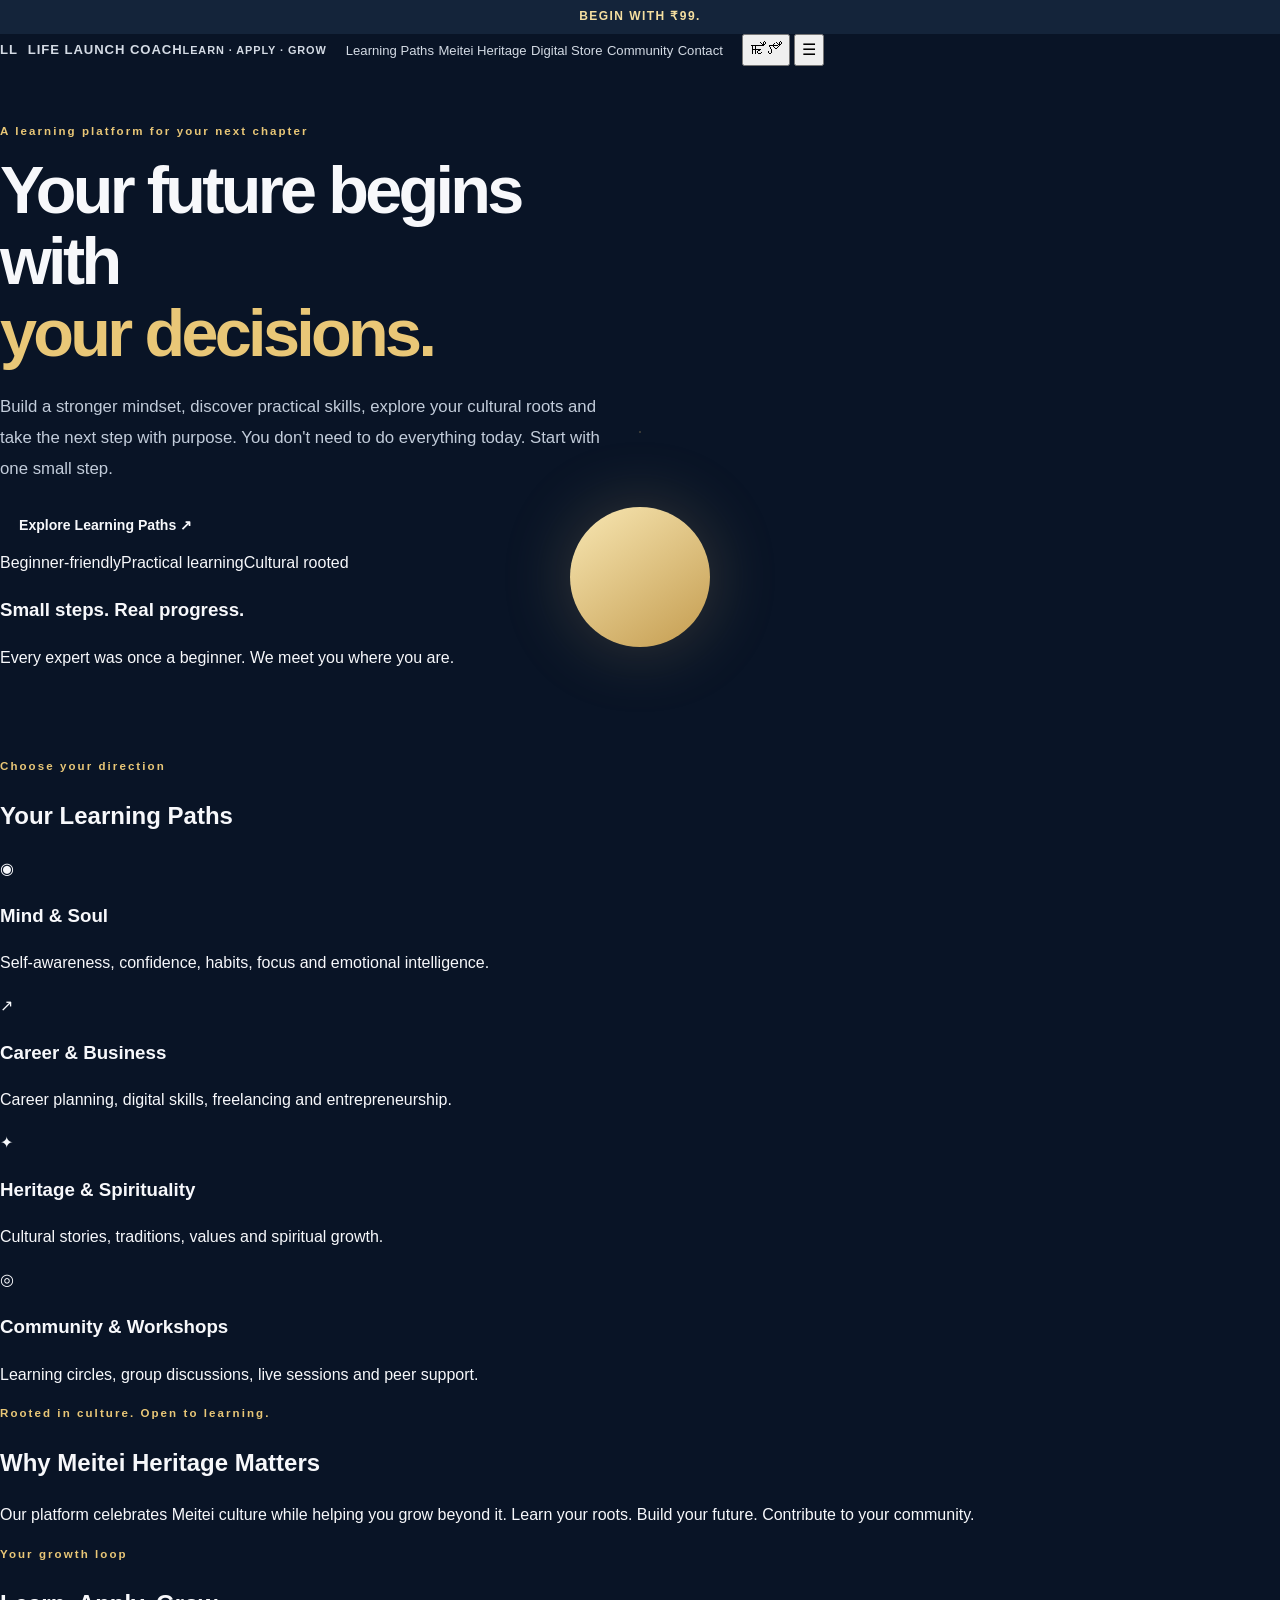
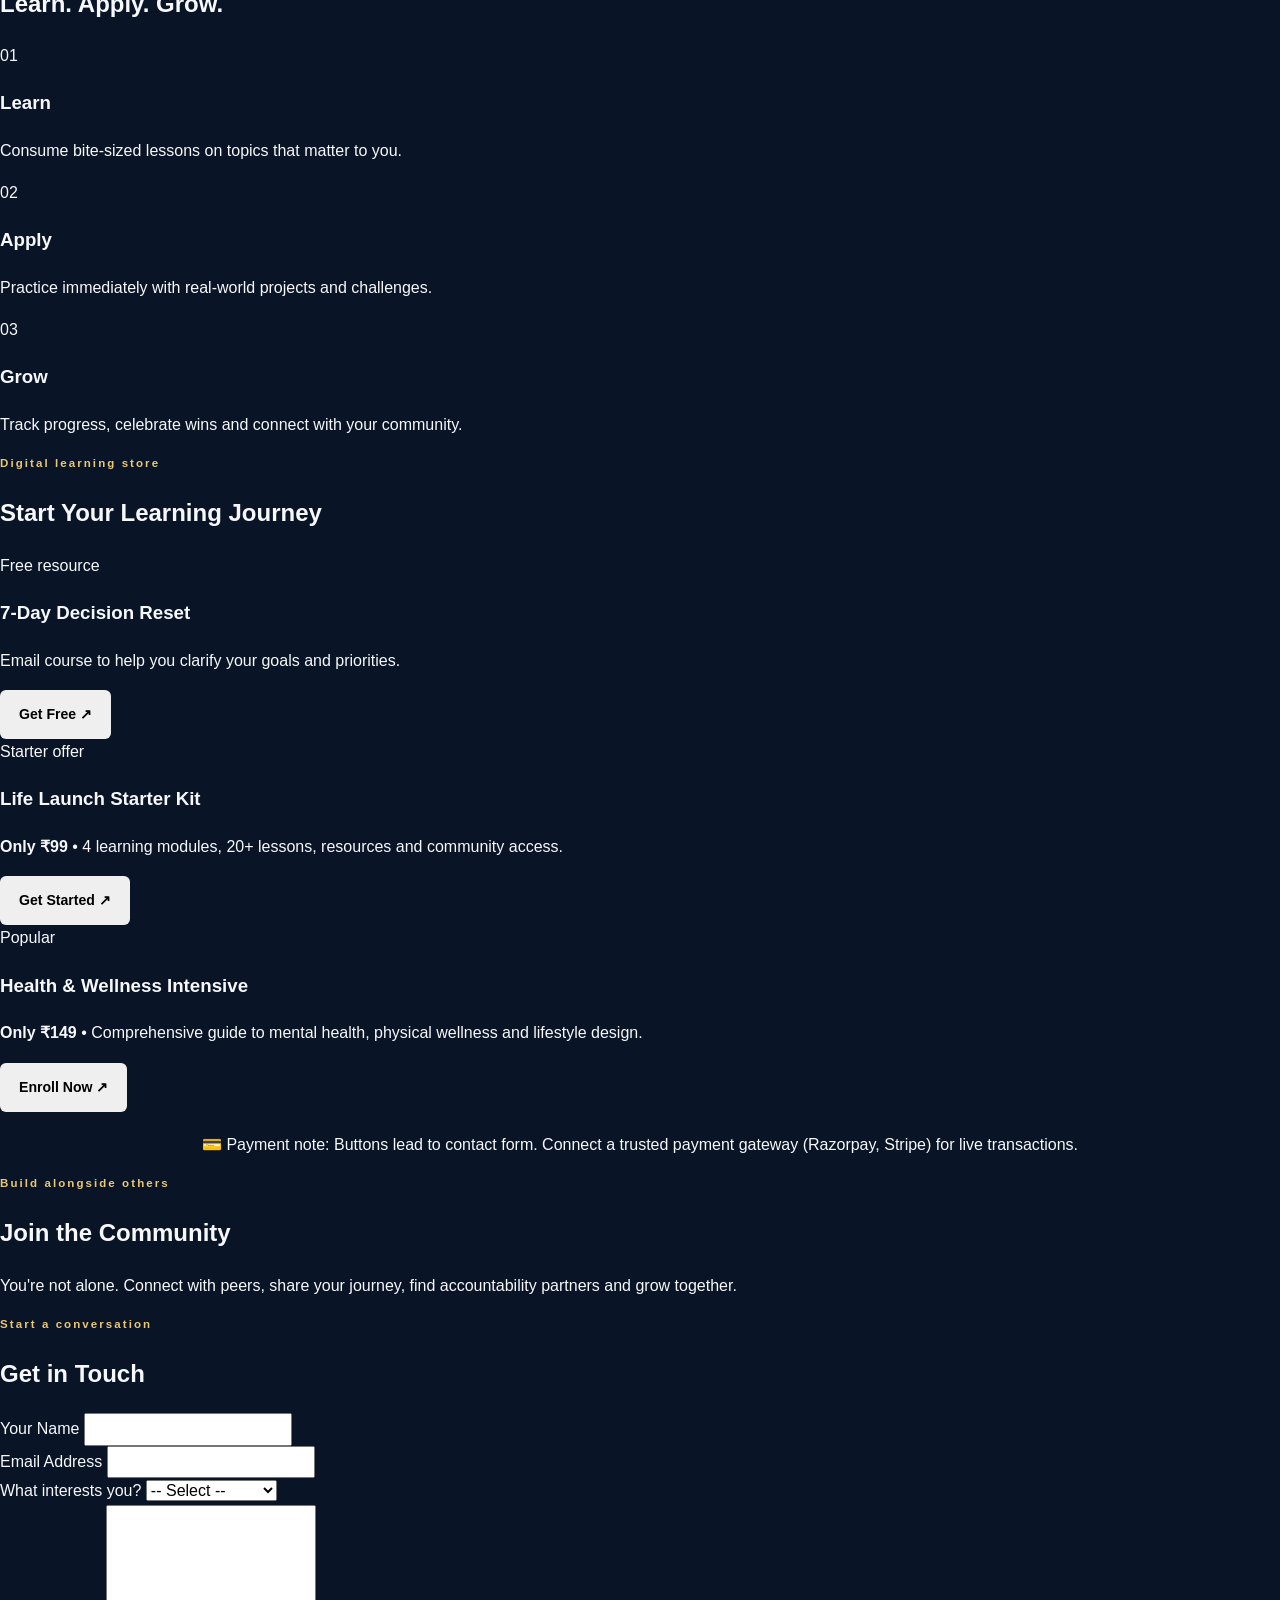
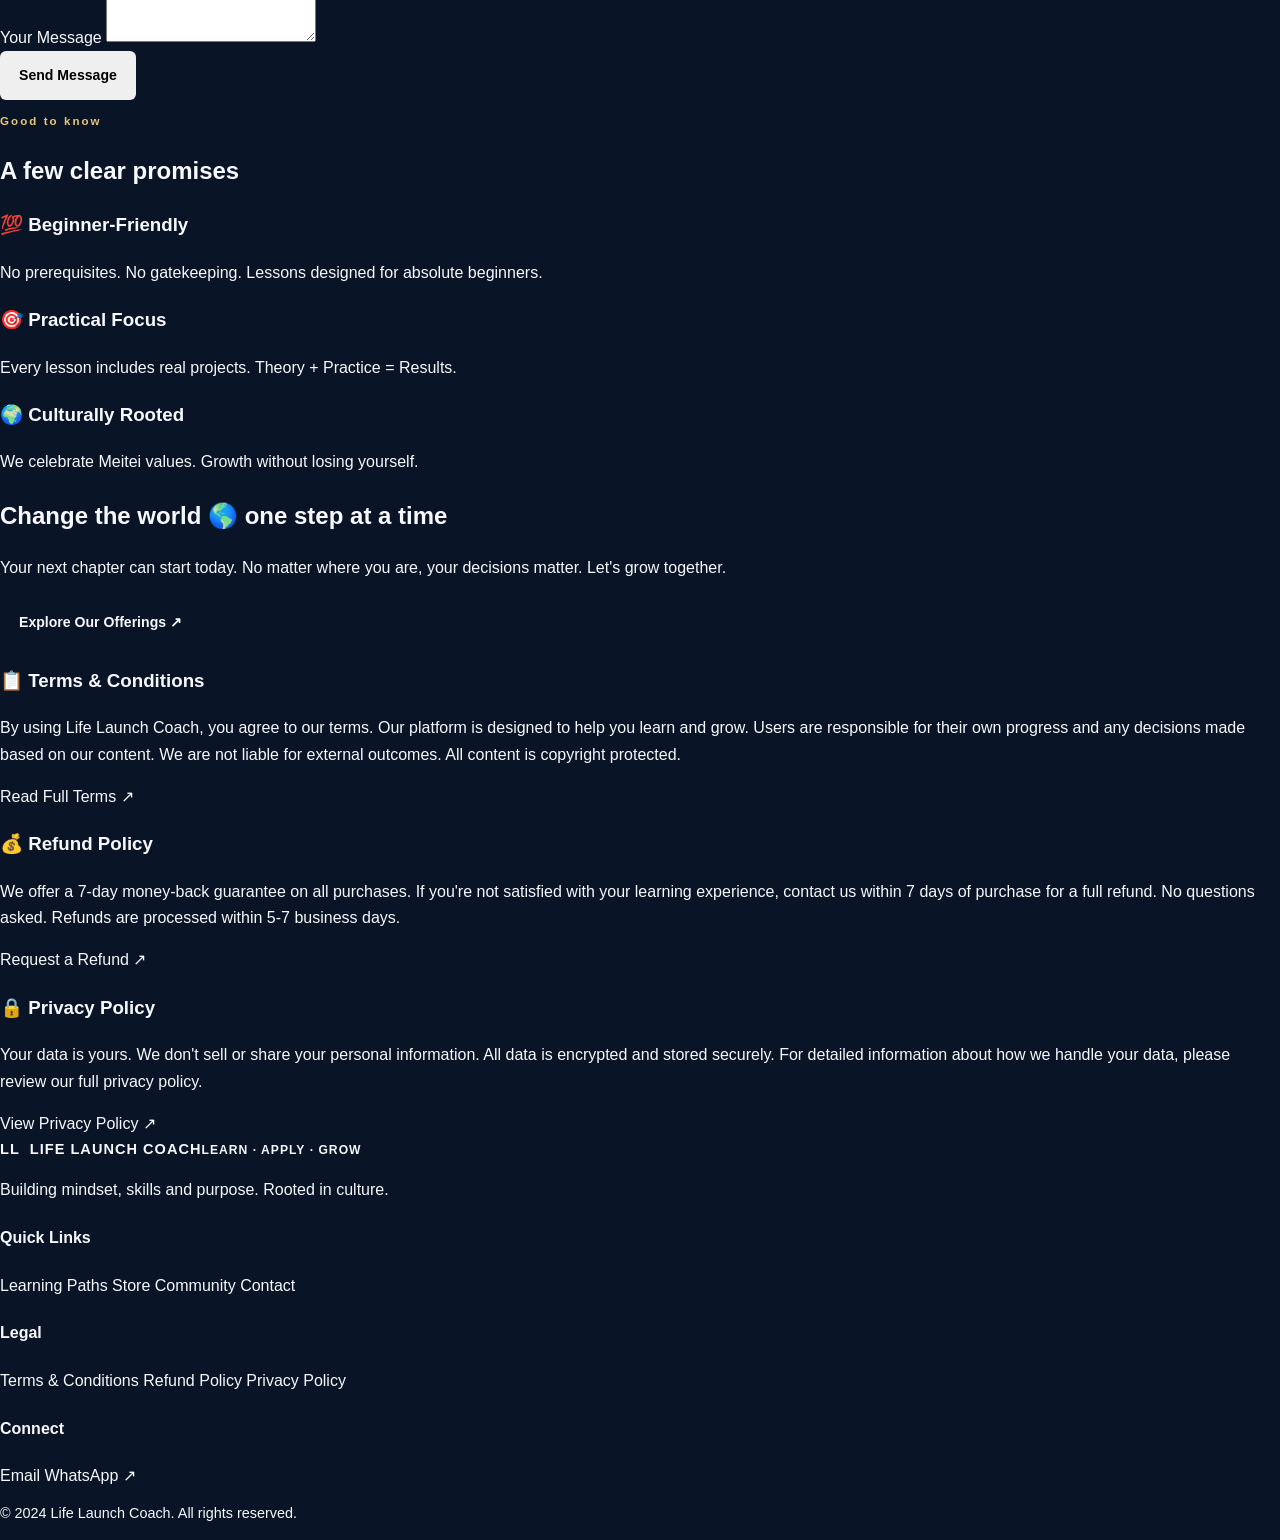
==== commit 6b956381: "Update: Replace contact info, decrease pricing (₹149→₹99, ₹199→₹149), add inspirational tagline "Cha" ====
--- a/index.html
+++ b/index.html
@@ -6,15 +6,10 @@
 <meta name="theme-color" content="#0a1423">
 <meta name="description" content="Life Launch Coach helps you build mindset, practical skills, career direction and cultural understanding.">
 <title>Life Launch Coach — Your Next Chapter Starts Here</title>
-<style>
-:root{--bg:#091321;--panel:#101f32;--panel2:#14263b;--gold:#e8c77b;--gold2:#f4dda0;--text:#f5f4ef;--muted:#b8c4d3;--line:rgba(232,199,123,.22);--green:#8bd5b0}
-*{box-sizing:border-box}html{scroll-behavior:smooth;scroll-padding-top:88px}body{margin:0;background:var(--bg);color:var(--text);font:16px/1.65 system-ui,-apple-system,Segoe UI,Roboto,Arial,sans-serif}a{color:inherit}button,a{touch-action:manipulation}.wrap{width:min(1140px,92%);margin:auto}.topline{background:#111d2d;border-bottom:1px solid var(--line);font-size:.82rem;color:var(--muted);text-align:center;padding:8px 12px}.topline strong{color:var(--gold)}header{position:sticky;top:0;z-index:20;background:rgba(9,19,33,.94);backdrop-filter:blur(14px);border-bottom:1px solid rgba(255,255,255,.08)}.nav{min-height:76px;display:flex;align-items:center;justify-content:space-between;gap:16px}.brand{display:flex;gap:11px;align-items:center;text-decoration:none;font-weight:800;letter-spacing:.04em}.mark{display:grid;place-items:center;width:40px;height:40px;border-radius:12px;background:linear-gradient(135deg,var(--gold2),#b58b42);color:#101725;font-weight:900}.brand small{display:block;color:var(--muted);font-size:.68rem;letter-spacing:.14em;font-weight:600}.navlinks{display:flex;align-items:center;gap:19px}.navlinks a{text-decoration:none;font-size:.9rem;color:var(--muted)}.navlinks a:hover{color:var(--gold)}.nav-actions{display:flex;align-items:center;gap:8px}.lang,.menu-btn{border:1px solid var(--line);border-radius:10px;padding:9px 11px;background:var(--panel);color:var(--text);font-weight:700;cursor:pointer}.menu-btn{display:none}.btn{display:inline-flex;align-items:center;justify-content:center;gap:8px;padding:13px 19px;border-radius:11px;text-decoration:none;font-weight:800;border:1px solid transparent;cursor:pointer;transition:transform .2s,background .2s}.btn:hover{transform:translateY(-2px)}.primary{background:var(--gold);color:#111827}.secondary{border-color:var(--line);color:var(--text);background:rgba(255,255,255,.035)}.hero{position:relative;overflow:hidden;padding:84px 0 76px;background:radial-gradient(ellipse at 78% 18%,rgba(232,199,123,.16),transparent 32%),radial-gradient(ellipse at 8% 85%,rgba(58,113,143,.18),transparent 38%),linear-gradient(145deg,#0c1a2b,#091321 70%)}.hero-grid{display:grid;grid-template-columns:1.15fr .85fr;gap:50px;align-items:center}.eyebrow{color:var(--gold);text-transform:uppercase;letter-spacing:.17em;font-size:.76rem;font-weight:900}.hero h1{font-size:clamp(2.7rem,6vw,5.2rem);line-height:1.04;letter-spacing:-.045em;margin:18px 0 22px}.hero h1 span{color:var(--gold)}.lead{color:var(--muted);font-size:1.1rem;max-width:650px}.hero-actions{display:flex;gap:12px;flex-wrap:wrap;margin-top:28px}.trustline{display:flex;gap:18px;flex-wrap:wrap;margin-top:27px;color:var(--muted);font-size:.85rem}.trustline span:before{content:"✓";color:var(--green);font-weight:900;margin-right:7px}.hero-card{position:relative;padding:27px;border:1px solid var(--line);border-radius:24px;background:linear-gradient(150deg,rgba(25,44,65,.94),rgba(12,24,40,.94));box-shadow:0 25px 70px #0004}.orbit{height:190px;display:grid;place-items:center;position:relative;margin-bottom:12px}.sun{width:150px;height:150px;border-radius:50%;background:radial-gradient(circle at 35% 30%,#fff2c7,var(--gold) 34%,#ad7938 72%);box-shadow:0 0 65px #e8c77b44}.orbit:before,.orbit:after{content:"";position:absolute;width:220px;height:85px;border:1px solid #e8c77b66;border-radius:50%;transform:rotate(-24deg)}.orbit:after{transform:rotate(36deg);width:190px;height:125px}.hero-card h3{font-size:1.3rem;margin:0 0 8px}.hero-card p{color:var(--muted);margin:0}.mini-stats{display:grid;grid-template-columns:repeat(3,1fr);gap:8px;margin-top:22px}.mini-stats div{padding:12px 8px;background:#ffffff08;border-radius:10px;text-align:center}.mini-stats strong{display:block;color:var(--gold);font-size:1.05rem}.mini-stats small{color:var(--muted);font-size:.72rem}.section{padding:78px 0}.section.alt{background:#0c1929}.section-head{max-width:720px;margin:0 auto 36px;text-align:center}.section-head h2{font-size:clamp(2rem,4vw,3rem);line-height:1.15;margin:10px 0 14px;letter-spacing:-.03em}.section-head p{color:var(--muted);margin:0}.grid{display:grid;grid-template-columns:repeat(4,1fr);gap:16px}.card{background:linear-gradient(155deg,#122238,#0e1b2c);border:1px solid rgba(255,255,255,.09);border-radius:17px;padding:23px;min-height:215px;transition:border-color .2s,transform .2s}.card:hover{border-color:var(--line);transform:translateY(-3px)}.icon{font-size:1.65rem;margin-bottom:13px}.card h3{margin:0 0 9px;font-size:1.12rem}.card p{margin:0;color:var(--muted);font-size:.93rem}.text-link{display:inline-block;color:var(--gold);text-decoration:none;font-weight:800;margin-top:16px;font-size:.9rem}.two-col{display:grid;grid-template-columns:1fr 1fr;gap:35px;align-items:center}.feature-panel{padding:30px;border-radius:20px;border:1px solid var(--line);background:linear-gradient(140deg,#14263b,#0c1828)}.feature-panel h3{font-size:1.55rem;margin:0 0 12px}.feature-panel p{color:var(--muted)}.ticks{list-style:none;padding:0;margin:20px 0}.ticks li{margin:11px 0;color:var(--muted)}.ticks li:before{content:"✓";color:var(--gold);font-weight:900;margin-right:10px}.steps{display:grid;grid-template-columns:repeat(3,1fr);gap:16px}.step{padding:22px;border-top:2px solid var(--gold);background:#ffffff05;border-radius:0 0 14px 14px}.step b{font-size:.76rem;color:var(--gold);letter-spacing:.12em}.step h3{margin:9px 0}.step p{color:var(--muted);margin:0;font-size:.94rem}.product-grid{display:grid;grid-template-columns:repeat(3,1fr);gap:18px}.product{position:relative;border-radius:18px;padding:25px;background:linear-gradient(155deg,#172941,#0e1a2b);border:1px solid var(--line)}.pill{display:inline-block;font-size:.72rem;font-weight:900;text-transform:uppercase;letter-spacing:.1em;color:var(--gold);border:1px solid var(--line);padding:5px 9px;border-radius:100px}.price{font-size:2.35rem;font-weight:900;letter-spacing:-.04em;margin:13px 0 3px}.price small{font-size:.9rem;color:var(--muted);font-weight:500;letter-spacing:0}.product p,.product li{color:var(--muted);font-size:.92rem}.product ul{padding-left:19px;min-height:95px}.product .btn{width:100%;margin-top:12px}.free-label{color:var(--green)}.heritage-note{border-left:3px solid var(--gold);padding:16px 19px;background:#ffffff06;color:var(--muted);border-radius:0 12px 12px 0}.form-shell{max-width:760px;margin:auto;padding:28px;border-radius:20px;background:var(--panel);border:1px solid var(--line)}.form-grid{display:grid;grid-template-columns:1fr 1fr;gap:16px}.field{display:flex;flex-direction:column;gap:7px}.field.full{grid-column:1/-1}label{font-size:.9rem;font-weight:700}input,select,textarea{width:100%;padding:13px 14px;border-radius:10px;border:1px solid #33445b;background:#091321;color:var(--text);font:inherit}textarea{min-height:115px;resize:vertical}.hint{color:var(--muted);font-size:.82rem}.form-message{margin-top:13px;color:var(--green);font-weight:700}.faq{max-width:800px;margin:auto}.faq details{padding:17px 0;border-bottom:1px solid #ffffff18}.faq summary{cursor:pointer;font-weight:800}.faq details p{color:var(--muted)}.cta{padding:48px;border-radius:24px;text-align:center;background:radial-gradient(ellipse at 50% 0%,#e8c77b25,transparent 55%),#112239;border:1px solid var(--line)}.cta h2{font-size:clamp(2rem,4vw,3rem);margin:0 0 12px}.cta p{color:var(--muted);max-width:650px;margin:0 auto 23px}.footer{padding:40px 0 25px;border-top:1px solid #ffffff14;color:var(--muted);font-size:.86rem}.footer-grid{display:grid;grid-template-columns:1.5fr 1fr 1fr;gap:25px}.footer h4{color:var(--text);margin:0 0 10px}.footer a{display:block;text-decoration:none;margin:7px 0}.copyright{border-top:1px solid #ffffff12;margin-top:28px;padding-top:18px;display:flex;justify-content:space-between;gap:15px;flex-wrap:wrap}.wa{position:fixed;right:18px;bottom:18px;z-index:25;background:#20c878;color:#062012;text-decoration:none;border-radius:100px;padding:13px 17px;font-weight:900;box-shadow:0 8px 30px #0005}.hidden{display:none!important}
-@media(max-width:900px){.hero-grid{grid-template-columns:1fr;gap:35px}.hero-card{max-width:520px}.grid{grid-template-columns:repeat(2,1fr)}.navlinks{gap:11px}.navlinks a{font-size:.82rem}.product-grid{grid-template-columns:1fr 1fr}}
-@media(max-width:680px){.nav{min-height:68px;flex-wrap:wrap;padding:12px 0}.menu-btn{display:inline-block}.navlinks{display:none;order:3;width:100%;padding:12px 0 4px;flex-direction:column;align-items:stretch}.navlinks.open{display:flex}.navlinks a{padding:8px 4px;font-size:.95rem}.nav-actions{margin-left:auto}.hero{padding:58px 0}.hero h1{font-size:clamp(2.55rem,12vw,4rem)}.section{padding:58px 0}.grid,.steps,.product-grid,.two-col,.footer-grid{grid-template-columns:1fr}.card{min-height:0}.form-grid{grid-template-columns:1fr}.field.full{grid-column:auto}.form-shell{padding:19px}.cta{padding:30px 19px}.wa{right:12px;bottom:12px;padding:11px 14px}.mini-stats{grid-template-columns:repeat(3,1fr)}}
-</style>
+<link rel="stylesheet" href="style.css">
 </head>
 <body>
-<div class="topline" data-en="Start small. Learn consistently. Build something real. <strong>Begin with ₹100.</strong>" data-mni="ꯑꯍꯥꯟꯕꯗꯥ ꯑꯄꯤꯛꯄꯥ ꯑꯣꯏꯅꯥ ꯍꯧꯗꯨꯅꯥ ꯃꯊꯧ ꯇꯧ꯫ <strong>₹100 ꯗꯥ ꯍꯧꯕꯤꯌꯨ꯫</strong>">Start small. Learn consistently. Build something real. <strong>Begin with ₹100.</strong></div>
+<div class="topline" data-en="Start small. Learn consistently. Build something real. <strong>Begin with ₹99.</strong>" data-mni="ꯑꯍꯥꯟꯕꯗꯥ ꯑꯄꯤꯛꯄꯥ ꯑꯣꯏꯅꯥ ꯍꯧꯗ ꯉꯥꯛꯀꯣ꯫ <strong>ꯆꯪꯕ ₹99 ꯗꯒꯤ ꯍꯧꯕꯤꯌꯨ꯫</strong>"><strong>Begin with ₹99.</strong></div>
 <header>
   <div class="wrap nav">
     <a class="brand" href="#home" aria-label="Life Launch Coach home"><span class="mark">LL</span><span>LIFE LAUNCH COACH<small>LEARN · APPLY · GROW</small></span></a>
@@ -37,41 +32,200 @@
   <div>
    <div class="eyebrow" data-en="A learning platform for your next chapter" data-mni="ꯅꯍꯥꯛꯀꯤ ꯑꯅꯧꯕ ꯃꯇꯝꯒꯤ ꯇꯝꯕ ꯃꯐꯝ">A learning platform for your next chapter</div>
    <h1 data-en="Your future begins with <span>your decisions.</span>" data-mni="ꯅꯍꯥꯛꯀꯤ ꯍꯧꯖꯤꯛꯀꯤ ꯃꯇꯝ ꯍꯧꯗꯣꯛꯂꯤ <span>ꯅꯍꯥꯛꯀꯤ ꯈꯟꯕꯗꯒꯤ꯫</span>">Your future begins with <span>your decisions.</span></h1>
-   <p class="lead" data-en="Build a stronger mindset, discover practical skills, explore your cultural roots and take the next step with purpose. You don't need to do everything today. Start with one useful decision." data-mni="ꯑꯊꯣꯏꯕ ꯃꯥꯏꯟꯗꯁꯦꯠ ꯑꯃꯥ ꯁꯦꯝꯕꯤꯌꯨ, ꯊꯕꯛꯀꯤ ꯃꯃꯤ ꯇꯝꯕꯤꯌꯨ, ꯅꯍꯥꯛꯀꯤ ꯂꯥꯏꯅꯤꯡ ꯑꯃꯁꯨꯡ ꯂꯧꯁꯤꯡ ꯈꯉꯕꯤꯌꯨ꯫ ꯉꯁꯤ ꯄꯨꯝꯅꯃꯛ ꯇꯧꯕ ꯃꯊꯧ ꯇꯥꯗꯦ; ꯑꯃꯠꯇꯥ ꯍꯧꯕꯤꯌꯨ꯫">Build a stronger mindset, discover practical skills, explore your cultural roots and take the next step with purpose. You don't need to do everything today. Start with one useful decision.</p>
-   <div class="hero-actions"><a class="btn primary" href="#paths" data-en="Explore Learning Paths ↗" data-mni="ꯇꯝꯕꯒꯤ ꯃꯔꯃꯗꯥ ꯌꯦꯡꯉꯨ ↗">Explore Learning Paths ↗</a><a class="btn secondary" href="#store" data-en="See ₹100 Starter" data-mni="₹100 ꯍꯧꯕꯒꯤ ꯄꯣꯠ ꯌꯦꯡꯉꯨ">See ₹100 Starter</a></div>
-   <div class="trustline"><span data-en="Beginner-friendly" data-mni="ꯍꯧꯔꯤꯕꯁꯤꯡꯒꯤꯗꯃꯛ">Beginner-friendly</span><span data-en="Practical learning" data-mni="ꯊꯕꯛꯇꯥ ꯌꯥꯎꯕ ꯇꯝꯕ">Practical learning</span><span data-en="Cultural respect" data-mni="ꯂꯥꯏꯅꯤꯡꯕꯨ ꯃꯤꯡꯆꯠ ꯄꯤꯕ">Cultural respect</span></div>
+   <p class="lead" data-en="Build a stronger mindset, discover practical skills, explore your cultural roots and take the next step with purpose. You don't need to do everything today. Start with one small step." data-mni="ꯃꯥꯏꯟꯗ ꯑꯃꯁꯨꯡ ꯊꯕꯛꯇꯥ ꯀꯔꯤꯌꯔ ꯉꯥꯛ ꯊꯧꯔꯥꯡ ꯇꯞꯄꯤ꯫">Build a stronger mindset, discover practical skills, explore your cultural roots and take the next step with purpose. You don't need to do everything today. Start with one small step.</p>
+   <div class="hero-actions"><a class="btn primary" href="#paths" data-en="Explore Learning Paths ↗" data-mni="ꯇꯝꯕꯒꯤ ꯃꯔꯃꯗꯥ ꯌꯦꯡꯉꯨ ↗">Explore Learning Paths ↗</a></div>
+   <div class="trustline"><span data-en="Beginner-friendly" data-mni="ꯍꯧꯔꯤꯕꯁꯤꯡꯒꯤꯗꯃꯛ">Beginner-friendly</span><span data-en="Practical learning" data-mni="ꯊꯕꯛꯇꯥ ꯇꯝꯕ">Practical learning</span><span data-en="Cultural rooted" data-mni="ꯂꯥꯏꯅꯤꯡꯗꯥ ꯃꯥꯏꯊꯣꯡ">Cultural rooted</span></div>
   </div>
-  <aside class="hero-card"><div class="orbit"><div class="sun"></div></div><h3 data-en="Small steps. Real progress." data-mni="ꯑꯄꯤꯛꯄꯥ ꯊꯧꯔꯥꯡ꯫ ꯑꯁꯦꯡꯕ ꯃꯥꯏꯄꯥꯛ꯫">Small steps. Real progress.</h3><p data-en="A grounded approach to personal growth: learn, apply, reflect, improve." data-mni="ꯃꯁꯥꯕꯨ ꯍꯦꯟꯅꯥ ꯐꯒꯠꯍꯟꯕꯥ: ꯇꯝꯕ, ꯊꯕꯛꯇꯥ ꯌꯥꯎꯍꯟꯕ, ꯈꯟꯊꯣꯛꯄ, ꯍꯦꯟꯅꯥ ꯐꯒꯠꯍꯟꯕꯥ꯫">A grounded approach to personal growth: learn, apply, reflect, improve.</p><div class="mini-stats"><div><strong>01</strong><small data-en="Learn" data-mni="ꯇꯝꯕ">Learn</small></div><div><strong>02</strong><small data-en="Apply" data-mni="ꯊꯕꯛ ꯇꯧꯕ">Apply</small></div><div><strong>03</strong><small data-en="Grow" data-mni="ꯐꯒꯠꯄ">Grow</small></div></div></aside>
+  <aside class="hero-card"><div class="orbit"><div class="sun"></div></div><h3 data-en="Small steps. Real progress." data-mni="ꯑꯄꯤꯛꯄꯥ ꯊꯧꯔꯥꯡ꯫ ꯑꯁꯦꯡꯕ ꯃꯥꯏꯄꯥꯛ">Small steps. Real progress.</h3><p data-en="Every expert was once a beginner. We meet you where you are." data-mni="ꯑꯦꯝ ꯄꯦꯠꯁꯤ ꯃꯜ ꯍꯧꯔꯤꯕ ꯑꯁꯤ ꯎ꯫">Every expert was once a beginner. We meet you where you are.</p></aside>
  </div>
 </section>
-<section class="section" id="paths"><div class="wrap"><div class="section-head"><div class="eyebrow" data-en="Choose your direction" data-mni="ꯅꯍꯥꯛꯀꯤ ꯃꯈꯜ ꯈꯟꯕꯤꯌꯨ">Choose your direction</div><h2 data-en="Four paths. One stronger you." data-mni="ꯃꯔꯤ ꯃꯈꯜ꯫ ꯑꯃꯥ ꯍꯦꯟꯅꯥ ꯁꯛꯇꯥꯛꯄ ꯅꯍꯥꯛ꯫">Four paths. One stronger you.</h2><p data-en="Explore one area at a time. Each path is designed to help you move from ideas to meaningful action." data-mni="ꯃꯈꯜ ꯑꯃꯥ ꯑꯃꯥ ꯇꯝꯕꯤꯌꯨ꯫ ꯈꯟꯅꯕ ꯈꯛꯇꯗꯒꯤ ꯊꯕꯛ ꯇꯧꯕ ꯐꯥꯎꯕ ꯃꯈꯜ ꯁꯦꯝꯂꯤ꯫">Explore one area at a time. Each path is designed to help you move from ideas to meaningful action.</p></div>
+
+<section class="section" id="paths">
+<div class="wrap">
+<div class="section-head">
+<div class="eyebrow" data-en="Choose your direction" data-mni="ꯅꯍꯥꯛꯀꯤ ꯃꯈꯜ ꯈꯟꯕꯤꯌꯨ">Choose your direction</div>
+<h2 data-en="Your Learning Paths" data-mni="ꯅꯍꯥꯛꯀꯤ ꯇꯝꯕꯒꯤ ꯃꯔꯃ">Your Learning Paths</h2>
+</div>
  <div class="grid">
-  <article class="card"><div class="icon">◉</div><h3 data-en="Mind & Soul" data-mni="ꯃꯥꯏꯟꯗ ꯑꯃꯁꯨꯡ ꯁꯣꯜ">Mind & Soul</h3><p data-en="Self-awareness, confidence, habits, focus and emotional skills for everyday life." data-mni="ꯃꯁꯥꯕꯨ ꯈꯉꯕ, ꯊꯥꯖꯕ, ꯑꯆꯧꯕ ꯑꯃꯁꯨꯡ ꯑꯈꯟꯅꯕꯥ꯫">Self-awareness, confidence, habits, focus and emotional skills for everyday life.</p><a class="text-link" href="#contact" data-en="Explore this path →" data-mni="ꯃꯈꯜ ꯌꯦꯡꯉꯨ →">Explore this path →</a></article>
-  <article class="card"><div class="icon">↗</div><h3 data-en="Career & Business" data-mni="ꯀꯔꯤꯌꯔ ꯑꯃꯁꯨꯡ ꯕꯤꯖꯅꯦꯁ">Career & Business</h3><p data-en="Career planning, digital marketing, e-commerce, portfolio building and money basics." data-mni="ꯀꯔꯤꯌꯔ ꯊꯧꯔꯥꯡ, ꯗꯤꯖꯤꯇꯦꯜ ꯃꯥꯔꯀꯦꯇꯤꯡ, ꯕꯤꯖꯅꯦꯁ ꯑꯃꯁꯨꯡ ꯑꯔꯤꯕ ꯄꯥꯎꯁꯤꯡ꯫">Career planning, digital marketing, e-commerce, portfolio building and money basics.</p><a class="text-link" href="#store" data-en="Find a starter guide →" data-mni="ꯍꯧꯕꯒꯤ ꯒꯥꯏꯗ ꯐꯪꯉꯨ →">Find a starter guide →</a></article>
-  <article class="card"><div class="icon">✦</div><h3 data-en="Heritage & Spirituality" data-mni="ꯂꯥꯏꯅꯤꯡ ꯑꯃꯁꯨꯡ ꯑꯆꯧꯕ">Heritage & Spirituality</h3><p data-en="Cultural stories, traditions, symbolism and reflective practices, presented respectfully." data-mni="ꯂꯥꯏꯅꯤꯡꯒꯤ ꯋꯥꯔꯤ, ꯑꯆꯧꯕ ꯑꯃꯁꯨꯡ ꯑꯔꯤꯕ ꯈꯉꯕꯁꯤꯡ꯫">Cultural stories, traditions, symbolism and reflective practices, presented respectfully.</p><a class="text-link" href="#heritage" data-en="Discover heritage →" data-mni="ꯂꯥꯏꯅꯤꯡ ꯌꯦꯡꯉꯨ →">Discover heritage →</a></article>
-  <article class="card"><div class="icon">◎</div><h3 data-en="Community & Workshops" data-mni="ꯀꯃꯨꯅꯤꯇꯤ ꯑꯃꯁꯨꯡ ꯋꯥꯔꯛꯁꯣꯞ">Community & Workshops</h3><p data-en="Learn with others, join events, exchange ideas and build a practical network." data-mni="ꯑꯇꯣꯞꯄꯁꯤꯡꯒꯥ ꯂꯣꯌꯅꯅꯥ ꯇꯝꯕ, ꯋꯥꯔꯛꯁꯣꯞ ꯌꯥꯎꯕ ꯑꯃꯁꯨꯡ ꯃꯤꯡꯂꯥꯏ ꯁꯦꯝꯕ꯫">Learn with others, join events, exchange ideas and build a practical network.</p><a class="text-link" href="#community" data-en="Join the community →" data-mni="ꯀꯃꯨꯅꯤꯇꯤꯗꯥ ꯌꯥꯎꯉꯨ →">Join the community →</a></article>
- </div></div></section>
-<section class="section alt" id="heritage"><div class="wrap two-col"><div><div class="eyebrow" data-en="Rooted in culture. Open to learning." data-mni="ꯂꯥꯏꯅꯤꯡꯗꯥ ꯃꯥꯏꯊꯣꯡꯕꯥ꯫ ꯇꯝꯕꯗꯥ ꯍꯪꯕꯥ꯫">Rooted in culture. Open to learning.</div><h2 style="font-size:clamp(2rem,4vw,3rem);line-height:1.15" data-en="Keep heritage alive. Make learning useful today." data-mni="ꯂꯥꯏꯅꯤꯡ ꯊꯝꯕꯤꯌꯨ꯫ ꯉꯁꯤꯒꯤ ꯃꯇꯝꯗꯥ ꯇꯝꯕ ꯃꯊꯧ ꯇꯧꯕꯤꯌꯨ꯫">Keep heritage alive. Make learning useful today.</h2><p class="lead" data-en="Life Launch Coach makes space for Meitei Enat, Laining Laison, traditional stories and cultural symbolism—while welcoming questions, context and respectful discussion." data-mni="Life Launch Coach-ꯇꯥ ꯃꯩꯇꯩ ꯑꯦꯅꯥꯠ, ꯂꯥꯏꯅꯤꯡ ꯂꯥꯏꯁꯣꯟ, ꯑꯔꯤꯕ ꯋꯥꯔꯤ ꯑꯃꯁꯨꯡ ꯂꯥꯏꯅꯤꯡꯒꯤ ꯃꯔꯃꯗꯥ ꯇꯝꯕꯒꯤ ꯃꯐꯝ ꯄꯤꯔꯤ꯫">Life Launch Coach makes space for Meitei Enat, Laining Laison, traditional stories and cultural symbolism—while welcoming questions, context and respectful discussion.</p><div class="heritage-note" data-en="Our promise: distinguish cultural beliefs and personal meaning from scientific or medical claims. We do not promise that rituals, astrology or gemstones cure illness or guarantee wealth." data-mni="ꯑꯩꯈꯣꯌꯒꯤ ꯋꯥꯁꯛ: ꯂꯥꯏꯅꯤꯡꯒꯤ ꯈꯟꯕꯁꯤꯡ ꯑꯃꯁꯨꯡ ꯃꯤꯁꯤꯡꯒꯤ ꯑꯔꯊꯕꯨ ꯃꯦꯗꯤꯀꯦꯜ ꯑꯃꯁꯨꯡ ꯁꯥꯏꯟꯁꯒꯤ ꯑꯆꯨꯝꯕ ꯑꯣꯏꯅꯥ ꯎꯠꯂꯣꯏ꯫ ꯑꯩꯈꯣꯌꯅꯥ ꯑꯁꯣꯌꯕ ꯂꯥꯏꯕꯥ, ꯂꯩꯕꯥ ꯑꯃꯁꯨꯡ ꯅꯣꯡꯃꯥ ꯐꯪꯕ ꯋꯥꯁꯛ ꯄꯤꯗꯦ꯫">Our promise: distinguish cultural beliefs and personal meaning from scientific or medical claims. We do not promise that rituals, astrology or gemstones cure illness or guarantee wealth.</div></div><div class="feature-panel"><h3 data-en="Explore topics" data-mni="ꯇꯣꯄꯤꯛ ꯌꯦꯡꯉꯨ">Explore topics</h3><ul class="ticks"><li data-en="Meitei Enat and community traditions" data-mni="ꯃꯩꯇꯩ ꯑꯦꯅꯥꯠ ꯑꯃꯁꯨꯡ ꯃꯔꯨꯞꯒꯤ ꯑꯆꯧꯕ">Meitei Enat and community traditions</li><li data-en="Laining Laison and traditional narratives" data-mni="ꯂꯥꯏꯅꯤꯡ ꯂꯥꯏꯁꯣꯟ ꯑꯃꯁꯨꯡ ꯑꯔꯤꯕ ꯋꯥꯔꯤ">Laining Laison and traditional narratives</li><li data-en="Kuthi, astrology and belief systems" data-mni="ꯀꯨꯊꯤ, ꯖ꯭ꯌꯣꯇꯤꯁ ꯑꯃꯁꯨꯡ ꯈꯟꯕꯁꯤꯡ">Kuthi, astrology and belief systems</li><li data-en="Gemstones: history, symbolism and care" data-mni="ꯁ꯭ꯇꯣꯟ: ꯑꯔꯤꯕ ꯋꯥꯔꯤ, ꯑꯔꯊꯕ ꯑꯃꯁꯨꯡ ꯉꯥꯛꯄ">Gemstones: history, symbolism and care</li></ul><a class="btn secondary" href="#contact" data-en="Suggest a topic" data-mni="ꯇꯣꯄꯤꯛ ꯄꯤꯕꯤꯌꯨ">Suggest a topic</a></div></div></section>
-<section class="section" id="how"><div class="wrap"><div class="section-head"><div class="eyebrow" data-en="Your growth loop" data-mni="ꯅꯍꯥꯛꯀꯤ ꯐꯒꯠꯄꯒꯤ ꯃꯔꯃꯗꯥ">Your growth loop</div><h2 data-en="Knowledge matters when you use it." data-mni="ꯇꯝꯕ ꯃꯊꯧ ꯇꯧꯕꯗꯥ ꯃꯔꯨꯑꯣꯏ꯫">Knowledge matters when you use it.</h2><p data-en="No magic shortcuts. Build progress through a repeatable process." data-mni="ꯃꯥꯖꯤꯛ ꯁꯥꯔꯠꯀꯥꯠ ꯂꯩꯇꯦ꯫ ꯊꯕꯛ ꯇꯧꯕ ꯃꯈꯜ ꯃꯇꯝ ꯃꯇꯝꯗꯥ ꯁꯤꯖꯤꯟꯅꯕꯤꯌꯨ꯫">No magic shortcuts. Build progress through a repeatable process.</p></div><div class="steps"><div class="step"><b>STEP 01</b><h3 data-en="Learn" data-mni="ꯇꯝꯕ">Learn</h3><p data-en="Start with one clear lesson, guide or useful question." data-mni="ꯑꯃꯠꯇꯥ ꯂꯥꯏꯕ ꯂꯦꯁꯟ, ꯒꯥꯏꯗ ꯅꯠꯔꯒ ꯋꯥꯍꯪ ꯑꯃꯥ ꯍꯧꯕꯤꯌꯨ꯫">Start with one clear lesson, guide or useful question.</p></div><div class="step"><b>STEP 02</b><h3 data-en="Apply" data-mni="ꯊꯕꯛ ꯇꯧꯕ">Apply</h3><p data-en="Try the idea in real life and keep a note of what happened." data-mni="ꯈꯟꯕꯗꯨ ꯑꯁꯦꯡꯕ ꯃꯇꯝꯗꯥ ꯊꯕꯛ ꯇꯧꯗꯨꯅꯥ ꯈꯪꯗꯣꯛꯄ ꯂꯤꯔꯨ꯫">Try the idea in real life and keep a note of what happened.</p></div><div class="step"><b>STEP 03</b><h3 data-en="Reflect & Grow" data-mni="ꯈꯟꯊꯣꯛꯄ ꯑꯃꯁꯨꯡ ꯐꯒꯠꯄ">Reflect & Grow</h3><p data-en="Review your result, adjust your approach and repeat." data-mni="ꯃꯐꯝ ꯌꯦꯡꯗꯨꯅꯥ ꯃꯈꯜ ꯃꯈꯜ ꯍꯣꯡꯗꯣꯛꯄ ꯑꯃꯁꯨꯡ ꯃꯇꯝ ꯃꯇꯝꯗꯥ ꯇꯧꯕꯤꯌꯨ꯫">Review your result, adjust your approach and repeat.</p></div></div></div></section>
-<section class="section alt" id="store"><div class="wrap"><div class="section-head"><div class="eyebrow" data-en="Digital learning store" data-mni="ꯗꯤꯖꯤꯇꯦꯜ ꯇꯝꯕꯒꯤ ꯁ꯭ꯇꯣꯔ">Digital learning store</div><h2 data-en="Start with what you can afford." data-mni="ꯅꯍꯥꯛꯅꯥ ꯉꯝꯕꯗꯒꯤ ꯍꯧꯕꯤꯌꯨ꯫">Start with what you can afford.</h2><p data-en="Use free resources first. The ₹100 starter is a planned entry-level offer; add your actual product and secure payment link before accepting orders." data-mni="ꯑꯍꯥꯟꯕꯗꯥ ꯐ꯭ꯔꯤ ꯔꯤꯁꯣꯔꯁ ꯁꯤꯖꯤꯟꯅꯕꯤꯌꯨ꯫ ₹100 ꯍꯧꯕꯒꯤ ꯑꯣꯐꯔ ꯑꯁꯤ ꯍꯧꯕꯒꯤ ꯄꯣꯠꯅꯤ; ꯄꯥꯏꯁꯥ ꯂꯧꯕꯗꯒꯤ ꯃꯃꯥꯡꯗꯥ ꯑꯆꯨꯝꯕ ꯄꯣꯠ ꯑꯃꯁꯨꯡ ꯁꯦꯐ ꯄꯦꯃꯦꯟꯠ ꯂꯤꯡꯛ ꯌꯥꯑꯣꯍꯜꯂꯨ꯫">Use free resources first. The ₹100 starter is a planned entry-level offer; add your actual product and secure payment link before accepting orders.</p></div>
+  <article class="card"><div class="icon">◉</div><h3 data-en="Mind & Soul" data-mni="ꯃꯥꯏꯟꯗ ꯑꯃꯁꯨꯡ ꯁꯣꯜ">Mind & Soul</h3><p data-en="Self-awareness, confidence, habits, focus and emotional intelligence." data-mni="ꯂꯥꯏꯠ ꯊꯧꯕ ꯑꯃꯁꯨꯡ ꯊꯨꯡ ꯉꯥꯛ ꯁꯦꯝꯕꯤ">Self-awareness, confidence, habits, focus and emotional intelligence.</p></article>
+  <article class="card"><div class="icon">↗</div><h3 data-en="Career & Business" data-mni="ꯀꯔꯤꯌꯔ ꯑꯃꯁꯨꯡ ꯕꯤꯖꯅꯦꯁ">Career & Business</h3><p data-en="Career planning, digital skills, freelancing and entrepreneurship." data-mni="ꯀꯔꯤꯌꯔ ꯃꯇꯨꯡ ꯑꯃꯁꯨꯡ ꯗꯤꯖꯤꯇꯦꯜ ꯀꯥꯃ">Career planning, digital skills, freelancing and entrepreneurship.</p></article>
+  <article class="card"><div class="icon">✦</div><h3 data-en="Heritage & Spirituality" data-mni="ꯂꯥꯏꯅꯤꯡ ꯑꯃꯁꯨꯡ ꯑꯆꯧꯕ">Heritage & Spirituality</h3><p data-en="Cultural stories, traditions, values and spiritual growth." data-mni="ꯂꯥꯏꯅꯤꯡ ꯃꯇꯝꯗꯥ ꯂꯩꯕ ꯈꯦꯡꯅꯕ ꯃꯉꯥꯏ">Cultural stories, traditions, values and spiritual growth.</p></article>
+  <article class="card"><div class="icon">◎</div><h3 data-en="Community & Workshops" data-mni="ꯀꯃꯨꯅꯤꯇꯤ ꯑꯃꯁꯨꯡ ꯋꯥꯔꯛꯁꯣꯞ">Community & Workshops</h3><p data-en="Learning circles, group discussions, live sessions and peer support." data-mni="ꯀꯃꯨꯅꯤꯇꯤ ꯄꯨꯠꯇꯨ ꯑꯃꯁꯨꯡ ꯊꯤꯈꯪꯕ">Learning circles, group discussions, live sessions and peer support.</p></article>
+ </div>
+</div>
+</section>
+
+<section class="section alt" id="heritage">
+<div class="wrap two-col">
+<div>
+<div class="eyebrow" data-en="Rooted in culture. Open to learning." data-mni="ꯂꯥꯏꯅꯤꯡꯗꯥ ꯃꯥꯏꯊꯣꯡꯕ ꯑꯃꯁꯨꯡ ꯇꯝꯕꯗꯥ ꯎꯒꯠꯄ">Rooted in culture. Open to learning.</div>
+<h2 data-en="Why Meitei Heritage Matters" data-mni="ꯃꯩꯇꯩ ꯂꯥꯏꯅꯤꯡ ꯈꯣꯏ ꯃꯊꯧ">Why Meitei Heritage Matters</h2>
+<p data-en="Our platform celebrates Meitei culture while helping you grow beyond it. Learn your roots. Build your future. Contribute to your community." data-mni="ꯃꯩꯇꯩ ꯂꯥꯏꯅꯤꯡ ꯑꯩ ꯂꯃꯆꯥꯇꯥ ꯑꯃꯁꯨꯡ ꯅꯍꯥꯛꯀꯤ ꯐꯒꯠꯄ ꯁꯦꯝꯕꯤ꯫">Our platform celebrates Meitei culture while helping you grow beyond it. Learn your roots. Build your future. Contribute to your community.</p>
+</div>
+<div></div>
+</div>
+</section>
+
+<section class="section" id="how">
+<div class="wrap">
+<div class="section-head">
+<div class="eyebrow" data-en="Your growth loop" data-mni="ꯅꯍꯥꯛꯀꯤ ꯐꯒꯠꯄꯒꯤ ꯃꯔꯃꯗꯥ">Your growth loop</div>
+<h2 data-en="Learn. Apply. Grow." data-mni="ꯇꯝꯕ꯫ ꯊꯕꯛꯇꯧꯕ꯫ ꯐꯒꯠꯄ꯫">Learn. Apply. Grow.</h2>
+</div>
+<div class="steps">
+<div class="step"><div class="step-number">01</div><h3 data-en="Learn" data-mni="ꯇꯝꯕ">Learn</h3><p data-en="Consume bite-sized lessons on topics that matter to you." data-mni="ꯅꯍꯥꯛꯀꯤ ꯈꯉꯕ ꯃꯇꯝ ꯇꯝꯕ">Consume bite-sized lessons on topics that matter to you.</p></div>
+<div class="step"><div class="step-number">02</div><h3 data-en="Apply" data-mni="ꯊꯕꯛꯇꯧꯕ">Apply</h3><p data-en="Practice immediately with real-world projects and challenges." data-mni="ꯁꯟꯗ ꯍꯥꯔꯥ ꯊꯕꯛꯇꯥ ꯇꯞꯄꯤ">Practice immediately with real-world projects and challenges.</p></div>
+<div class="step"><div class="step-number">03</div><h3 data-en="Grow" data-mni="ꯐꯒꯠꯄ">Grow</h3><p data-en="Track progress, celebrate wins and connect with your community." data-mni="ꯅꯍꯥꯛꯀꯤ ꯐꯒꯠꯄ ꯂꯩꯇꯨꯡ ꯊꯖꯤꯡ ꯂꯝ꯫">Track progress, celebrate wins and connect with your community.</p></div>
+</div>
+</div>
+</section>
+
+<section class="section alt" id="store">
+<div class="wrap">
+<div class="section-head">
+<div class="eyebrow" data-en="Digital learning store" data-mni="ꯗꯤꯖꯤꯇꯦꯜ ꯇꯝꯕꯒꯤ ꯁ꯭ꯇꯣꯔ">Digital learning store</div>
+<h2 data-en="Start Your Learning Journey" data-mni="ꯅꯍꯥꯛꯀꯤ ꯇꯝꯕꯒꯤ ꯈꯣꯏ ꯍꯧꯕꯤꯌꯨ">Start Your Learning Journey</h2>
+</div>
  <div class="product-grid">
-  <article class="product"><span class="pill free-label" data-en="Free resource" data-mni="ꯐ꯭ꯔꯤ ꯔꯤꯁꯣꯔꯁ">Free resource</span><h3 data-en="7-Day Decision Reset" data-mni="ꯅꯨꯃꯤꯠ ꯷ ꯈꯟꯕ ꯔꯤꯁꯦꯠ">7-Day Decision Reset</h3><div class="price">₹0</div><p data-en="A simple daily reflection sheet to help you choose one priority and take action." data-mni="ꯅꯨꯃꯤꯠ ꯈꯨꯗꯤꯡꯒꯤ ꯈꯟꯕ ꯁꯤꯠ ꯑꯃꯥ ꯃꯈꯜ ꯑꯃꯥ ꯈꯟꯕ ꯑꯃꯁꯨꯡ ꯊꯕꯛ ꯇꯧꯕꯗꯥ ꯃꯇꯦꯡ ꯄꯥꯡꯏ꯫">A simple daily reflection sheet to help you choose one priority and take action.</p><ul><li data-en="7 daily prompts" data-mni="ꯅꯨꯃꯤꯠ ꯈꯨꯗꯤꯡꯒꯤ ꯋꯥꯍꯪ">7 daily prompts</li><li data-en="Beginner friendly" data-mni="ꯍꯧꯔꯤꯕꯁꯤꯡꯒꯤꯗꯃꯛ">Beginner friendly</li></ul><a class="btn secondary" href="#contact" data-en="Request free copy" data-mni="ꯐ꯭ꯔꯤ ꯀꯣꯄꯤ ꯍꯪꯕꯤꯌꯨ">Request free copy</a></article>
-  <article class="product"><span class="pill" data-en="Starter offer" data-mni="ꯍꯧꯕꯒꯤ ꯑꯣꯐꯔ">Starter offer</span><h3 data-en="Life Launch Starter Kit" data-mni="Life Launch ꯍꯧꯕꯒꯤ ꯀꯤꯠ">Life Launch Starter Kit</h3><div class="price">₹100 <small>INR</small></div><p data-en="Planned low-cost digital workbook for setting goals, building habits and creating a 30-day action plan." data-mni="ꯒꯣꯜ ꯈꯟꯕ, ꯑꯆꯧꯕ ꯁꯦꯝꯕ ꯑꯃꯁꯨꯡ ꯅꯨꯃꯤꯠ ꯳꯰ ꯊꯕꯛ ꯊꯧꯔꯥꯡ ꯁꯦꯝꯕꯒꯤ ꯗꯤꯖꯤꯇꯦꯜ ꯋꯥꯔꯛꯕꯨꯛ꯫">Planned low-cost digital workbook for setting goals, building habits and creating a 30-day action plan.</p><ul><li data-en="Goal-setting worksheets" data-mni="ꯒꯣꯜ ꯈꯟꯕꯒꯤ ꯁꯤꯠ">Goal-setting worksheets</li><li data-en="30-day action planner" data-mni="ꯅꯨꯃꯤꯠ ꯳꯰ ꯊꯕꯛ ꯊꯧꯔꯥꯡ">30-day action planner</li></ul><a class="btn primary" href="#contact" data-en="Ask about the ₹100 kit" data-mni="₹100 ꯀꯤꯠ ꯃꯔꯃꯗꯥ ꯍꯪꯉꯨ">Ask about the ₹100 kit</a></article>
-  <article class="product"><span class="pill" data-en="Coming later" data-mni="ꯃꯇꯨꯡꯗꯥ ꯂꯥꯛꯀꯅꯤ">Coming later</span><h3 data-en="Business Skills Blueprint" data-mni="ꯕꯤꯖꯅꯦꯁ ꯁ꯭ꯀꯤꯜꯁ ꯕ꯭ꯂꯨꯄ꯭ꯔꯤꯟꯠ">Business Skills Blueprint</h3><div class="price" data-en="In progress" data-mni="ꯁꯦꯝꯂꯤ">In progress</div><p data-en="A practical guide to market research, content, first portfolio projects and honest client outreach." data-mni="ꯃꯥꯔꯀꯦꯠ ꯔꯤꯁꯔꯆ, ꯀꯟꯇꯦꯟꯠ, ꯑꯍꯥꯟꯕ ꯄꯣꯔꯇꯐꯣꯂꯤꯌꯣ ꯑꯃꯁꯨꯡ ꯑꯆꯨꯝꯕ ꯀ꯭ꯂꯥꯏꯌꯦꯟꯠ ꯄꯥꯎꯐꯥꯑꯣꯅꯕ ꯒꯥꯏꯗ꯫">A practical guide to market research, content, first portfolio projects and honest client outreach.</p><ul><li data-en="Beginner projects" data-mni="ꯍꯧꯔꯤꯕꯒꯤ ꯄ꯭ꯔꯣꯖꯦꯛꯠ">Beginner projects</li><li data-en="Ethical business basics" data-mni="ꯑꯆꯨꯝꯕ ꯕꯤꯖꯅꯦꯁꯒꯤ ꯑꯔꯤꯕ">Ethical business basics</li></ul><a class="btn secondary" href="#contact" data-en="Register interest" data-mni="ꯄꯥꯝꯕ ꯈꯉꯖꯕꯤꯌꯨ">Register interest</a></article>
- </div><p class="hint" style="text-align:center;margin-top:20px" data-en="Payment note: buttons currently lead to the contact form. No payment is collected by this demo website. Connect a trusted payment provider only after your product is ready." data-mni="ꯄꯦꯃꯦꯟꯠ ꯋꯥꯔꯣꯜ: ꯕꯇꯟꯁꯤꯡ ꯍꯧꯖꯤꯛ ꯀꯟꯇꯦꯛꯠ ꯐꯣꯔꯃꯗꯥ ꯆꯠꯂꯤ꯫ ꯃꯁꯤ ꯗꯦꯃꯣ ꯋꯦꯕꯁꯥꯏꯠꯅꯥ ꯄꯥꯏꯁꯥ ꯂꯧꯗꯦ꯫ ꯄꯣꯠ ꯁꯦꯝꯂꯕ ꯃꯇꯨꯡꯗꯥ ꯁꯦꯐ ꯄꯦꯃꯦꯟꯠ ꯄ꯭ꯔꯣꯚꯥꯏꯗꯔ ꯀꯅꯦꯛꯠ ꯇꯧꯕꯤꯌꯨ꯫">Payment note: buttons currently lead to the contact form. No payment is collected by this demo website. Connect a trusted payment provider only after your product is ready.</p></div></section>
-<section class="section" id="community"><div class="wrap two-col"><div><div class="eyebrow" data-en="Build alongside others" data-mni="ꯑꯇꯣꯞꯄꯁꯤꯡꯒꯥ ꯂꯣꯌꯅꯅꯥ ꯁꯦꯝꯕꯤꯌꯨ">Build alongside others</div><h2 style="font-size:clamp(2rem,4vw,3rem);line-height:1.15" data-en="A community that learns by doing." data-mni="ꯊꯕꯛ ꯇꯧꯗꯨꯅꯥ ꯇꯝꯕ ꯀꯃꯨꯅꯤꯇꯤ꯫">A community that learns by doing.</h2><p class="lead" data-en="Meet learners, job seekers and early-stage builders who value practical skills, honest opportunities and consistent progress." data-mni="ꯊꯕꯛꯀꯤ ꯁ꯭ꯀꯤꯜ, ꯑꯆꯨꯝꯕ ꯑꯣꯄꯣꯔꯆꯨꯅꯤꯇꯤ ꯑꯃꯁꯨꯡ ꯃꯇꯝ ꯃꯇꯝꯗꯥ ꯐꯒꯠꯄ ꯄꯥꯝꯕ ꯇꯝꯕꯁꯤꯡ, ꯖꯣꯕ ꯁꯤꯟꯕꯁꯤꯡ ꯑꯃꯁꯨꯡ ꯍꯧꯔꯤꯕ ꯕꯤꯖꯅꯦꯁ ꯁꯦꯝꯕꯁꯤꯡꯒꯥ ꯃꯔꯤ ꯁꯦꯝꯕꯤꯌꯨ꯫">Meet learners, job seekers and early-stage builders who value practical skills, honest opportunities and consistent progress.</p><ul class="ticks"><li data-en="Beginner-friendly workshops" data-mni="ꯍꯧꯔꯤꯕꯒꯤ ꯋꯥꯔꯛꯁꯣꯞ">Beginner-friendly workshops</li><li data-en="Skill practice and peer learning" data-mni="ꯁ꯭ꯀꯤꯜ ꯊꯕꯛ ꯑꯃꯁꯨꯡ ꯂꯣꯌꯅꯕꯁꯤꯡꯒꯥ ꯇꯝꯕ">Skill practice and peer learning</li><li data-en="No guaranteed-income or misleading claims" data-mni="ꯑꯆꯨꯝꯕ ꯅꯠꯇꯕ ꯑꯥꯏꯟꯀꯝ ꯋꯥꯁꯛ ꯂꯩꯇꯦ">No guaranteed-income or misleading claims</li></ul><a class="btn primary" href="#contact" data-en="Register your interest" data-mni="ꯅꯍꯥꯛꯀꯤ ꯄꯥꯝꯕ ꯂꯤꯔꯨ">Register your interest</a></div><div class="feature-panel"><h3 data-en="What happens next?" data-mni="ꯃꯇꯨꯡꯗꯥ ꯀꯔꯤ ꯇꯧꯒꯅꯤ?">What happens next?</h3><ul class="ticks"><li data-en="Tell us what you want to learn." data-mni="ꯅꯍꯥꯛꯅꯥ ꯀꯔꯤ ꯇꯝꯕ ꯄꯥꯝꯂꯤ ꯍꯥꯌꯕꯗꯨ ꯍꯥꯌꯕꯤꯌꯨ꯫">Tell us what you want to learn.</li><li data-en="We review your message and respond using the contact details you provide." data-mni="ꯑꯩꯈꯣꯌꯅꯥ ꯅꯍꯥꯛꯀꯤ ꯄꯥꯎ ꯌꯦꯡꯗꯨꯅꯥ ꯅꯍꯥꯛꯅꯥ ꯄꯤꯕ ꯀꯟꯇꯦꯛꯠꯇꯥ ꯄꯥꯎ ꯄꯤꯒꯅꯤ꯫">We review your message and respond using the contact details you provide.</li><li data-en="You choose whether to join—no pressure." data-mni="ꯌꯥꯎꯕ ꯅꯠꯇꯕ ꯅꯍꯥꯛꯅꯥ ꯈꯟꯕꯤꯌꯨ; ꯊꯥꯖꯕ ꯄꯤꯕ ꯂꯩꯇꯦ꯫">You choose whether to join—no pressure.</li></ul><p class="hint" data-en="This demo form opens your email app; it does not store registrations in a database." data-mni="ꯃꯁꯤ ꯗꯦꯃꯣ ꯐꯣꯔꯃꯅꯥ ꯅꯍꯥꯛꯀꯤ ꯏꯃꯦꯜ ꯑꯦꯞ ꯍꯥꯡꯗꯣꯛꯏ; ꯗꯦꯇꯥꯕꯦꯁꯇꯥ ꯔꯦꯖꯤꯁ꯭ꯇꯔ ꯊꯝꯗꯦ꯫">This demo form opens your email app; it does not store registrations in a database.</p></div></div></section>
-<section class="section alt" id="contact"><div class="wrap"><div class="section-head"><div class="eyebrow" data-en="Start a conversation" data-mni="ꯋꯥꯔꯤ ꯁꯥꯅꯕ ꯍꯧꯕꯤꯌꯨ">Start a conversation</div><h2 data-en="What would you like to build?" data-mni="ꯅꯍꯥꯛꯅꯥ ꯀꯔꯤ ꯁꯦꯝꯕ ꯄꯥꯝꯂꯤ?">What would you like to build?</h2><p data-en="Send a topic suggestion, workshop enquiry or question about the ₹100 starter kit." data-mni="ꯇꯣꯄꯤꯛ ꯄꯤꯕ, ꯋꯥꯔꯛꯁꯣꯞ ꯃꯔꯃꯗꯥ ꯍꯪꯕ ꯅꯠꯔꯒ ₹100 ꯀꯤꯠ ꯃꯔꯃꯗꯥ ꯋꯥꯍꯪ ꯄꯤꯕꯤꯌꯨ꯫">Send a topic suggestion, workshop enquiry or question about the ₹100 starter kit.</p></div><div class="form-shell"><form id="contactForm"><div class="form-grid"><div class="field"><label for="name" data-en="Your name" data-mni="ꯅꯍꯥꯛꯀꯤ ꯃꯃꯤꯡ">Your name</label><input id="name" name="name" required autocomplete="name" placeholder="Name"></div><div class="field"><label for="email" data-en="Email address" data-mni="ꯏꯃꯦꯜ ꯑꯗ꯭ꯔꯦꯁ">Email address</label><input id="email" name="email" type="email" required autocomplete="email" placeholder="you@example.com"></div><div class="field full"><label for="interest" data-en="I'm interested in" data-mni="ꯑꯩ ꯄꯥꯝꯂꯤ">I'm interested in</label><select id="interest" name="interest"><option>Free learning resources</option><option>₹100 Life Launch Starter Kit</option><option>Career & business skills</option><option>Meitei heritage & spirituality</option><option>Workshops & community</option><option>Other question</option></select></div><div class="field full"><label for="message" data-en="Your message" data-mni="ꯅꯍꯥꯛꯀꯤ ꯄꯥꯎ">Your message</label><textarea id="message" name="message" required placeholder="Tell us what you need..."></textarea></div><div class="field full"><button class="btn primary" type="submit" data-en="Prepare message ↗" data-mni="ꯄꯥꯎ ꯁꯦꯝꯕꯤꯌꯨ ↗">Prepare message ↗</button><p class="hint" data-en="Before launch, replace the demo email in the code with your real contact email. The form opens an email draft; it does not send or store information by itself." data-mni="ꯂꯥꯟꯆ ꯇꯧꯔꯤꯉꯩꯗꯥ ꯗꯦꯃꯣ ꯏꯃꯦꯜꯗꯨ ꯅꯍꯥꯛꯀꯤ ꯑꯆꯨꯝꯕ ꯏꯃꯦꯜꯅꯥ ꯍꯣꯡꯗꯣꯛꯂꯨ꯫ ꯐꯣꯔꯃꯅꯥ ꯏꯃꯦꯜ ꯗ꯭ꯔꯥꯐꯠ ꯍꯥꯡꯗꯣꯛꯏ; ꯃꯁꯥꯃꯛꯅꯥ ꯄꯥꯎ ꯊꯥꯗꯦ ꯅꯠꯔꯒ ꯗꯦꯇꯥ ꯊꯝꯗꯦ꯫">Before launch, replace the demo email in the code with your real contact email. The form opens an email draft; it does not send or store information by itself.</p></div></div></form><div class="form-message" id="formMessage" role="status"></div></div></div></section>
-<section class="section"><div class="wrap"><div class="section-head"><div class="eyebrow" data-en="Good to know" data-mni="ꯈꯉꯕ ꯃꯊꯧ">Good to know</div><h2 data-en="A few clear promises." data-mni="ꯈꯔꯥ ꯑꯆꯨꯝꯕ ꯋꯥꯁꯛꯁꯤꯡ꯫">A few clear promises.</h2></div><div class="faq"><details><summary data-en="Is Life Launch Coach free to join?" data-mni="Life Launch Coach-ꯇꯥ ꯐ꯭ꯔꯤ ꯌꯥꯎꯕ ꯌꯥꯒꯅꯤ?">Is Life Launch Coach free to join?</summary><p data-en="You can explore the website and its planned free resources at no cost. Paid products, if offered, should show their price and contents clearly before purchase." data-mni="ꯋꯦꯕꯁꯥꯏꯠ ꯑꯃꯁꯨꯡ ꯐ꯭ꯔꯤ ꯔꯤꯁꯣꯔꯁ ꯌꯦꯡꯕ ꯐ꯭ꯔꯤꯅꯤ꯫ ꯄꯥꯏꯁꯥ ꯂꯧꯕ ꯄꯣꯠ ꯂꯩꯔꯕꯗꯥ ꯃꯃꯥꯡꯗꯥ ꯃꯃꯜ ꯑꯃꯁꯨꯡ ꯃꯈꯣꯌꯒꯤ ꯃꯔꯃꯗꯥ ꯂꯥꯏꯅꯥ ꯍꯥꯌꯒꯅꯤ꯫">You can explore the website and its planned free resources at no cost. Paid products, if offered, should show their price and contents clearly before purchase.</p></details><details><summary data-en="Will I earn money after buying the ₹100 kit?" data-mni="₹100 ꯀꯤꯠ ꯂꯧꯔꯕ ꯃꯇꯨꯡꯗꯥ ꯄꯥꯏꯁꯥ ꯐꯪꯒꯅꯤ?">Will I earn money after buying the ₹100 kit?</summary><p data-en="No income is guaranteed. The kit is intended for learning and planning; outcomes depend on your situation, skills and actions." data-mni="ꯄꯥꯏꯁꯥ ꯐꯪꯕ ꯋꯥꯁꯛ ꯂꯩꯇꯦ꯫ ꯀꯤꯠ ꯑꯁꯤ ꯇꯝꯕ ꯑꯃꯁꯨꯡ ꯊꯧꯔꯥꯡꯒꯤꯗꯃꯛꯅꯤ; ꯃꯐꯝ ꯑꯁꯤ ꯅꯍꯥꯛꯀꯤ ꯁ꯭ꯀꯤꯜ ꯑꯃꯁꯨꯡ ꯊꯕꯛꯇꯥ ꯃꯈꯥ ꯇꯥꯏ꯫">No income is guaranteed. The kit is intended for learning and planning; outcomes depend on your situation, skills and actions.</p></details><details><summary data-en="Does the website provide medical or psychological treatment?" data-mni="ꯋꯦꯕꯁꯥꯏꯠꯅꯥ ꯃꯦꯗꯤꯀꯦꯜ ꯅꯠꯔꯒ ꯃꯥꯏꯟꯗꯁꯤꯟ ꯊꯤꯕꯒꯤ ꯃꯇꯦꯡ ꯄꯥꯡꯒꯅꯤ?">Does the website provide medical or psychological treatment?</summary><p data-en="No. Content is educational and not a substitute for a qualified healthcare professional, therapist or financial adviser." data-mni="ꯅꯠꯇꯦ꯫ ꯃꯁꯤ ꯇꯝꯕꯒꯤ ꯃꯇꯦꯡꯅꯤ; ꯑꯆꯨꯝꯕ ꯗꯣꯛꯇꯔ, ꯊꯤꯔꯥꯡ ꯄꯤꯕ ꯑꯃꯁꯨꯡ ꯐꯥꯏꯅꯦꯟꯁ ꯑꯦꯗꯚꯥꯏꯖꯔꯒꯤ ꯃꯇꯦꯡ ꯃꯈꯥ ꯇꯥꯗꯦ꯫">No. Content is educational and not a substitute for a qualified healthcare professional, therapist or financial adviser.</p></details></div></div></section>
-<section class="section"><div class="wrap"><div class="cta"><h2 data-en="Your next chapter can start today." data-mni="ꯅꯍꯥꯛꯀꯤ ꯑꯅꯧꯕ ꯃꯇꯝ ꯉꯁꯤ ꯍꯧꯕ ꯌꯥꯏ꯫">Your next chapter can start today.</h2><p data-en="You don't need perfect conditions. Choose one step, learn something useful and begin." data-mni="ꯃꯊꯧ ꯄꯨꯝꯅꯃꯛ ꯐꯕ ꯃꯇꯝ ꯂꯩꯇꯕꯁꯨ ꯌꯥꯏ꯫ ꯑꯃꯠꯇꯥ ꯈꯟꯗꯨꯅꯥ ꯍꯧꯕꯤꯌꯨ꯫">You don't need perfect conditions. Choose one step, learn something useful and begin.</p><a class="btn primary" href="#contact" data-en="Take the first step ↗" data-mni="ꯑꯍꯥꯟꯕ ꯊꯕꯛ ꯇꯧꯕꯤꯌꯨ ↗">Take the first step ↗</a></div></div></section>
+  <article class="product"><span class="pill free-label" data-en="Free resource" data-mni="ꯐ꯭ꯔꯤ ꯔꯤꯁꯣꯔꯁ">Free resource</span><h3 data-en="7-Day Decision Reset" data-mni="ꯗꯦ ꯇꯨꯅꯀꯥ ꯃꯦꯌꯐ ꯐꯕꯒꯥ">7-Day Decision Reset</h3><p data-en="Email course to help you clarify your goals and priorities." data-mni="ꯅꯍꯥꯛꯀꯤ ꯄꯨꯞꯄ ꯈꯉꯕ ꯃꯇꯝ ꯌꯦꯡꯉꯨ꯫">Email course to help you clarify your goals and priorities.</p><button class="btn secondary" onclick="scrollToContact()" data-en="Get Free ↗" data-mni="ꯐ꯭ꯔꯤ ꯆꯥꯕꯤ ↗">Get Free ↗</button></article>
+  <article class="product"><span class="pill" data-en="Starter offer" data-mni="ꯍꯧꯕꯒꯤ ꯑꯣꯐꯔ">Starter offer</span><h3 data-en="Life Launch Starter Kit" data-mni="Life Launch ꯍꯧꯕꯒꯤ ꯃꯒ">Life Launch Starter Kit</h3><p data-en="4 learning modules, 20+ lessons, resources and community access." data-mni="ꯇꯝꯕꯒꯤ ꯐꯡ ꯑꯃꯗꯃꯛ ꯑꯃꯁꯨꯡ ꯀꯃꯨꯅꯤꯇꯤ ꯐꯪ"><strong data-en="Only ₹99" data-mni="ꯇꯗ ₹99">Only ₹99</strong> • 4 learning modules, 20+ lessons, resources and community access.</p><button class="btn primary" onclick="scrollToContact()" data-en="Get Started ↗" data-mni="ꯍꯧꯕ ↗">Get Started ↗</button></article>
+  <article class="product"><span class="pill" data-en="Popular" data-mni="ꯑꯔꯥꯃ ꯃꯐꯝ">Popular</span><h3 data-en="Health & Wellness Intensive" data-mni="ꯀꯩ ꯑꯃꯁꯨꯡ ꯍꯧꯕ ꯉꯥꯛ ꯃꯇꯨꯡ">Health & Wellness Intensive</h3><p data-en="Comprehensive guide to mental health, physical wellness and lifestyle design." data-mni="ꯀꯩ ꯉꯥꯛ ꯑꯃꯁꯨꯡ ꯍꯧꯕꯒꯤ ꯄꯤꯠꯂꯛ"><strong data-en="Only ₹149" data-mni="ꯇꯗ ₹149">Only ₹149</strong> • Comprehensive guide to mental health, physical wellness and lifestyle design.</p><button class="btn primary" onclick="scrollToContact()" data-en="Enroll Now ↗" data-mni="ꯑꯀꯥ ꯀꯤꯕꯪ ↗">Enroll Now ↗</button></article>
+ </div>
+<p class="hint" style="text-align:center;margin-top:20px" data-en="💳 Payment note: Buttons lead to contact form. Connect a trusted payment gateway (Razorpay, Stripe) for live transactions." data-mni="💳 ꯁꯥꯡꯕꯒꯤ ꯊꯖꯕ: ꯊꯕꯛ ꯊꯤꯈꯪꯕ ꯐꯣꯔꯂ ꯍꯥ꯫ Razorpay ꯑꯃꯁꯨꯡ ꯆꯥꯏꯄ ꯇꯝꯕ꯫">💳 Payment note: Buttons lead to contact form. Connect a trusted payment gateway (Razorpay, Stripe) for live transactions.</p>
+</div>
+</section>
+
+<section class="section" id="community">
+<div class="wrap two-col">
+<div>
+<div class="eyebrow" data-en="Build alongside others" data-mni="ꯑꯇꯣꯞꯄꯁꯤꯡꯒꯥ ꯂꯣꯌꯅꯅꯥ ꯁꯦꯝꯕꯤ">Build alongside others</div>
+<h2 data-en="Join the Community" data-mni="ꯀꯃꯨꯅꯤꯇꯤ ꯐꯪ ꯎ">Join the Community</h2>
+<p data-en="You're not alone. Connect with peers, share your journey, find accountability partners and grow together." data-mni="ꯅꯍꯥꯛ ꯑꯦꯝ ꯎꯄꯀꯤ ꯌꯌꯨ꯫ ꯑꯇꯣꯞꯄꯁꯤꯡꯒꯥ ꯂꯣꯌꯅꯅꯥ ꯇꯤꯀꯨ ꯑꯃꯁꯨꯡ ꯐꯒꯠꯂꯕ꯫">You're not alone. Connect with peers, share your journey, find accountability partners and grow together.</p>
+</div>
+<div></div>
+</div>
+</section>
+
+<section class="section alt" id="contact">
+<div class="wrap">
+<div class="section-head">
+<div class="eyebrow" data-en="Start a conversation" data-mni="ꯋꯥꯔꯤ ꯁꯥꯅꯕ ꯍꯧꯕꯤꯌꯨ">Start a conversation</div>
+<h2 data-en="Get in Touch" data-mni="ꯄꯥꯎ ꯐꯥꯑꯣꯅꯕ">Get in Touch</h2>
+</div>
+<form id="contactForm" class="contact-form">
+<div class="form-group">
+<label for="name" data-en="Your Name" data-mni="ꯅꯍꯥꯛꯀꯤ ꯃꯤꯟ">Your Name</label>
+<input type="text" id="name" name="name" required>
+</div>
+<div class="form-group">
+<label for="email" data-en="Email Address" data-mni="ꯑ꯭ꯀꯥ">Email Address</label>
+<input type="email" id="email" name="email" required>
+</div>
+<div class="form-group">
+<label for="interest" data-en="What interests you?" data-mni="ꯀꯤ ꯌꯥꯟ ꯉꯥꯛ ꯌꯔꯨ?">What interests you?</label>
+<select id="interest" name="interest" required>
+<option value="" data-en="-- Select --" data-mni="-- ꯈꯟꯕꯤ --">-- Select --</option>
+<option data-en="Learning paths" data-mni="ꯇꯝꯕꯒꯤ ꯃꯔꯃ">Learning paths</option>
+<option data-en="Pricing & Plans" data-mni="ꯁꯥꯡꯕ">Pricing & Plans</option>
+<option data-en="Community" data-mni="ꯀꯃꯨꯅꯤꯇꯤ">Community</option>
+<option data-en="Partnership" data-mni="ꯏꯁꯣꯛ ꯌꯕ">Partnership</option>
+<option data-en="Other" data-mni="ꯑꯇꯩ">Other</option>
+</select>
+</div>
+<div class="form-group">
+<label for="message" data-en="Your Message" data-mni="ꯅꯍꯥꯛꯀꯤ ꯊꯥꯔ">Your Message</label>
+<textarea id="message" name="message" rows="5" required></textarea>
+</div>
+<button type="submit" class="btn primary" data-en="Send Message" data-mni="ꯊꯥꯔ ꯄꯣꯛꯀꯣ">Send Message</button>
+<div id="formMessage" style="margin-top:12px;color:var(--gold);font-size:.95rem"></div>
+</form>
+</div>
+</section>
+
+<section class="section" id="faq">
+<div class="wrap">
+<div class="section-head">
+<div class="eyebrow" data-en="Good to know" data-mni="ꯈꯉꯕ ꯃꯊꯧ">Good to know</div>
+<h2 data-en="A few clear promises" data-mni="ꯑꯆꯧꯕ ꯄ꯭ꯔꯥꯃꯤꯁ">A few clear promises</h2>
+</div>
+<div class="promises">
+<div class="promise"><h3 data-en="💯 Beginner-Friendly" data-mni="💯 ꯍꯧꯔꯤꯕꯁꯤꯡꯒꯤꯗꯃꯛ">💯 Beginner-Friendly</h3><p data-en="No prerequisites. No gatekeeping. Lessons designed for absolute beginners." data-mni="ꯂꯣꯟꯈꯪꯕ ꯁꯕ꯫ ꯇꯇ꯳ꯠ ꯀꯇ꯬ꯆꯪ꯫">No prerequisites. No gatekeeping. Lessons designed for absolute beginners.</p></div>
+<div class="promise"><h3 data-en="🎯 Practical Focus" data-mni="🎯 ꯊꯕꯛꯇꯥ ꯊꯖꯕ">🎯 Practical Focus</h3><p data-en="Every lesson includes real projects. Theory + Practice = Results." data-mni="ꯈꯀꯈꯉꯕ ꯃꯇꯝ ꯍꯤꯏ꯫ ꯃꯪꯕ ꯑꯃꯁꯨꯡ ꯊꯕꯛꯇꯧꯕ = ꯃꯥꯏꯄꯥꯛ꯫">Every lesson includes real projects. Theory + Practice = Results.</p></div>
+<div class="promise"><h3 data-en="🌍 Culturally Rooted" data-mni="🌍 ꯂꯥꯏꯅꯤꯡꯗꯥ ꯃꯥꯏꯊꯣꯡ">🌍 Culturally Rooted</h3><p data-en="We celebrate Meitei values. Growth without losing yourself." data-mni="ꯃꯩꯇꯩ ꯃꯁꯥ ꯌꯦꯡꯉꯨ꯫ ꯅꯍꯥꯛ ꯎꯪꯕ ꯃꯦꯢ ꯐꯒꯠꯄ꯫">We celebrate Meitei values. Growth without losing yourself.</p></div>
+</div>
+</div>
+</section>
+
+<section class="section alt cta-section" id="conclusion">
+<div class="wrap">
+<div class="cta">
+<h2 data-en="Change the world 🌎 one step at a time" data-mni="ꯃ꯭ꯌꯞꯄꯥ 🌎 ꯑꯄꯤꯛꯄꯥ ꯊꯧꯔꯥꯡ ꯁꯪ ꯂꯥꯛꯀꯅꯤ">Change the world 🌎 one step at a time</h2>
+<p data-en="Your next chapter can start today. No matter where you are, your decisions matter. Let's grow together." data-mni="ꯅꯍꯥꯛꯀꯤ ꯑꯅꯧꯕ ꯃꯇꯝ ꯉꯁꯤ ꯍꯧꯕ ꯌꯥꯏ꯫ ꯅꯍꯥꯛꯀꯤ ꯈꯟꯕ ꯃꯊꯧ꯫ ꯑꯊꯧꯕ ꯇꯝꯕꯒꯥ ꯇꯝꯕ꯫">Your next chapter can start today. No matter where you are, your decisions matter. Let's grow together.</p>
+<a href="#store" class="btn primary" data-en="Explore Our Offerings ↗" data-mni="ꯑꯦꯃꯛ ꯈꯉꯕ ↗">Explore Our Offerings ↗</a>
+</div>
+</div>
+</section>
+
+<section class="section" id="legal">
+<div class="wrap">
+<div class="legal-grid">
+<div>
+<h3 data-en="📋 Terms & Conditions" data-mni="📋 ꯄ꯭ꯔꯥꯃ">📋 Terms & Conditions</h3>
+<p data-en="By using Life Launch Coach, you agree to our terms. Our platform is designed to help you learn and grow. Users are responsible for their own progress and any decisions made based on our content. We are not liable for external outcomes. All content is copyright protected." data-mni="ꯂꯥꯏꯐ ꯂꯣꯞꯆ ꯀꯣꯆ ꯊꯕꯛꯇꯧꯕ ꯐꯪꯗꯕ ꯇꯒꯥ ꯆꯪꯈꯜꯂꯤ꯫ ꯊꯨꯒꯥ ꯇꯝꯕꯒꯤ ꯃꯐꯝ ꯑꯆꯧ꯫">By using Life Launch Coach, you agree to our terms. Our platform is designed to help you learn and grow. Users are responsible for their own progress and any decisions made based on our content. We are not liable for external outcomes. All content is copyright protected.</p>
+<a href="#" data-en="Read Full Terms ↗" data-mni="ꯎꯡ ꯃꯛ ꯄꯣꯛ ↗">Read Full Terms ↗</a>
+</div>
+<div>
+<h3 data-en="💰 Refund Policy" data-mni="💰 ꯌꯥꯟ ꯐꯣꯀ">💰 Refund Policy</h3>
+<p data-en="We offer a 7-day money-back guarantee on all purchases. If you're not satisfied with your learning experience, contact us within 7 days of purchase for a full refund. No questions asked. Refunds are processed within 5-7 business days." data-mni="ꯉꯁꯤ ꯈꯀꯈꯉꯕ ꯐꯪꯗꯥ 7-ꯗꯦ ꯌꯥꯟ ꯐꯣꯀꯀꯤ ꯐꯄꯂꯨ꯫ ꯁꯥꯡ ꯐꯪꯕ ꯃꯇꯝ ꯌꯥꯟ ꯐꯣꯇ ꯌꯨ꯫">We offer a 7-day money-back guarantee on all purchases. If you're not satisfied with your learning experience, contact us within 7 days of purchase for a full refund. No questions asked. Refunds are processed within 5-7 business days.</p>
+<a href="#contact" data-en="Request a Refund ↗" data-mni="ꯌꯥꯟ ꯐꯣꯀ ꯐꯪꯕ ↗">Request a Refund ↗</a>
+</div>
+<div>
+<h3 data-en="🔒 Privacy Policy" data-mni="🔒 ꯎꯃꯪ ꯄꯣꯂꯤꯁꯤ">🔒 Privacy Policy</h3>
+<p data-en="Your data is yours. We don't sell or share your personal information. All data is encrypted and stored securely. For detailed information about how we handle your data, please review our full privacy policy." data-mni="ꯅꯍꯥꯛꯀꯤ ꯈꯥꯟꯕ ꯑꯇ꯲ꯥ ꯑꯇ꯲ꯥ꯫ ꯊꯣꯛ ꯄꯣꯛ ꯌꯣꯏ꯫ ꯆꯏ ꯁꯇꯡꯕ꯫">Your data is yours. We don't sell or share your personal information. All data is encrypted and stored securely. For detailed information about how we handle your data, please review our full privacy policy.</p>
+<a href="#" data-en="View Privacy Policy ↗" data-mni="ꯎꯃꯪ ꯈꯉꯕ ↗">View Privacy Policy ↗</a>
+</div>
+</div>
+</div>
+</section>
 </main>
-<footer class="footer"><div class="wrap"><div class="footer-grid"><div><a class="brand" href="#home"><span class="mark">LL</span><span>LIFE LAUNCH COACH<small>LEARN · APPLY · GROW</small></span></a><p data-en="Practical learning for mindset, career, business and cultural understanding." data-mni="ꯃꯥꯏꯟꯗꯁꯦꯠ, ꯀꯔꯤꯌꯔ, ꯕꯤꯖꯅꯦꯁ ꯑꯃꯁꯨꯡ ꯂꯥꯏꯅꯤꯡ ꯈꯉꯕꯒꯤ ꯊꯕꯛꯇꯥ ꯌꯥꯎꯕ ꯇꯝꯕ꯫">Practical learning for mindset, career, business and cultural understanding.</p></div><div><h4 data-en="Explore" data-mni="ꯌꯦꯡꯉꯨ">Explore</h4><a href="#paths" data-en="Learning paths" data-mni="ꯇꯝꯕꯒꯤ ꯃꯔꯃꯗꯥ">Learning paths</a><a href="#heritage" data-en="Meitei heritage" data-mni="ꯃꯩꯇꯩ ꯂꯥꯏꯅꯤꯡ">Meitei heritage</a><a href="#store" data-en="Digital store" data-mni="ꯗꯤꯖꯤꯇꯦꯜ ꯁ꯭ꯇꯣꯔ">Digital store</a></div><div><h4 data-en="Information" data-mni="ꯋꯥꯔꯣꯜ">Information</h4><a href="#contact" data-en="Contact" data-mni="ꯄꯥꯎ ꯐꯥꯑꯣꯅꯕ">Contact</a><a href="#faq" onclick="document.querySelector('.faq').scrollIntoView()" data-en="FAQs" data-mni="ꯋꯥꯍꯪ ꯑꯃꯁꯨꯡ ꯄꯥꯎꯈꯪ">FAQs</a><a href="#contact" data-en="Privacy & terms: add before launch" data-mni="ꯄ꯭ꯔꯥꯏꯚꯦꯁꯤ ꯑꯃꯁꯨꯡ ꯇꯔꯝꯁ: ꯂꯥꯟꯆꯗꯒꯤ ꯃꯃꯥꯡꯗꯥ ꯁꯦꯝꯕꯤꯌꯨ">Privacy & terms: add before launch</a></div></div><div class="copyright"><span>© 2026 Life Launch Coach</span><span data-en="Learn with care. Grow with purpose." data-mni="ꯉꯥꯛꯅꯥ ꯇꯝꯕꯤꯌꯨ꯫ ꯃꯊꯧ ꯂꯩꯅꯥ ꯐꯒꯠꯍꯟꯕꯤꯌꯨ꯫">Learn with care. Grow with purpose.</span></div></div></footer>
-<a class="wa" id="waLink" href="#contact" aria-label="WhatsApp contact">WhatsApp ↗</a>
+
+<footer class="footer">
+<div class="wrap">
+<div class="footer-grid">
+<div>
+<a class="brand" href="#home"><span class="mark">LL</span><span>LIFE LAUNCH COACH<small>LEARN · APPLY · GROW</small></span></a>
+<p data-en="Building mindset, skills and purpose. Rooted in culture." data-mni="ꯃꯥꯏꯟꯗ ꯑꯃꯁꯨꯡ ꯀꯥꯝ ꯇꯕꯤ꯫">Building mindset, skills and purpose. Rooted in culture.</p>
+</div>
+<div>
+<h4 data-en="Quick Links" data-mni="ꯐꯍꯥꯛ ꯂꯤꯟꯀ">Quick Links</h4>
+<a href="#paths" data-en="Learning Paths" data-mni="ꯇꯝꯕꯒꯤ ꯃꯔꯃ">Learning Paths</a>
+<a href="#store" data-en="Store" data-mni="ꯁ꯭ꯇꯣꯔ">Store</a>
+<a href="#community" data-en="Community" data-mni="ꯀꯃꯨꯅꯤꯇꯤ">Community</a>
+<a href="#contact" data-en="Contact" data-mni="ꯄꯥꯎ ꯐꯥꯑꯣꯅꯕ">Contact</a>
+</div>
+<div>
+<h4 data-en="Legal" data-mni="ꯂꯤꯒꯦꯜ">Legal</h4>
+<a href="#legal" data-en="Terms & Conditions" data-mni="ꯄ꯭ꯔꯥꯃ">Terms & Conditions</a>
+<a href="#legal" data-en="Refund Policy" data-mni="ꯌꯥꯟ ꯐꯣꯀ">Refund Policy</a>
+<a href="#" data-en="Privacy Policy" data-mni="ꯎꯃꯪ ꯄꯣꯂꯤꯁꯤ">Privacy Policy</a>
+</div>
+<div>
+<h4 data-en="Connect" data-mni="ꯌꯣꯏ">Connect</h4>
+<a href="mailto:chingkheinganbairengbam573@gmail.com" data-en="Email" data-mni="ꯑ꯭ꯀꯥ">Email</a>
+<a id="waLink" href="#contact" aria-label="WhatsApp contact" data-en="WhatsApp" data-mni="WhatsApp">WhatsApp ↗</a>
+<p style="font-size:.9rem;margin-top:12px" data-en="© 2024 Life Launch Coach. All rights reserved." data-mni="© 2024 Life Launch Coach. ꯂꯥꯡꯈꯥ ꯈꯐꯛꯇꯨꯡ ꯊꯦꯠꯂꯤ꯫">© 2024 Life Launch Coach. All rights reserved.</p>
+</div>
+</div>
+</div>
+</footer>
+
 <script>
 (function(){
  const langBtn=document.getElementById('langBtn');
  const menuBtn=document.getElementById('menuBtn');
  const nav=document.getElementById('navlinks');
  let lang='en';
+ 
  function setLanguage(next){
    lang=next;
    document.documentElement.lang=lang==='en'?'en':'mni';
@@ -81,21 +235,27 @@
    langBtn.textContent=lang==='en'?'ꯃꯩꯇꯩ':'English';
    langBtn.setAttribute('aria-label',lang==='en'?'Switch to Meiteilon':'Switch to English');
  }
+ 
  langBtn.addEventListener('click',()=>setLanguage(lang==='en'?'mni':'en'));
  menuBtn.addEventListener('click',()=>nav.classList.toggle('open'));
  nav.querySelectorAll('a').forEach(a=>a.addEventListener('click',()=>nav.classList.remove('open')));
+ 
  document.getElementById('contactForm').addEventListener('submit',function(e){
    e.preventDefault();
    const data=new FormData(this);
    const subject=encodeURIComponent('Life Launch Coach enquiry: '+data.get('interest'));
    const body=encodeURIComponent('Name: '+data.get('name')+'\nEmail: '+data.get('email')+'\nInterest: '+data.get('interest')+'\n\nMessage:\n'+data.get('message'));
-   document.getElementById('formMessage').textContent='Opening your email app. Replace hello@example.com in index.html with your real contact email before launch.';
-   window.location.href='mailto:hello@example.com?subject='+subject+'&body='+body;
+   document.getElementById('formMessage').textContent='Opening your email app...';
+   window.location.href='mailto:chingkheinganbairengbam573@gmail.com?subject='+subject+'&body='+body;
  });
- // IMPORTANT: Replace 91XXXXXXXXXX with your WhatsApp number before publishing.
- const phone='91XXXXXXXXXX';
+ 
+ const phone='919383107798';
  const wa=document.getElementById('waLink');
  wa.href=/^\d{10,15}$/.test(phone)?'https://wa.me/'+phone+'?text='+encodeURIComponent('Hello Life Launch Coach, I would like to know more.'): '#contact';
+ 
+ window.scrollToContact = function(){
+   document.getElementById('contact').scrollIntoView({behavior:'smooth'});
+ };
 })();
 </script>
 </body>
--- a/style.css
+++ b/style.css
@@ -0,0 +1,4 @@
+@import url('https://fonts.googleapis.com/css2?family=DM+Sans:wght@400;500;600;700&family=Manrope:wght@400;500;600;700;800&display=swap');
+:root{--navy:#091426;--navy2:#101f35;--panel:#12233a;--gold:#e9c777;--gold2:#f5dfa0;--white:#f7f8fb;--muted:#b5c0d0;--line:#293b53;--green:#a6c7b5;--max:1160px}*{box-sizing:border-box}html{scroll-behavior:smooth}body{margin:0;background:var(--navy);color:var(--white);font-family:'DM Sans',Arial,sans-serif;line-height:1.65}a{color:inherit;text-decoration:none}button,select,input,textarea{font:inherit}.sr-only{position:absolute;width:1px;height:1px;padding:0;margin:-1px;overflow:hidden;clip:rect(0,0,0,0);white-space:nowrap;border:0}.skip-link{position:absolute;left:-9999px}.skip-link:focus{left:1rem;top:1rem;background:#fff;color:#000;padding:1rem;z-index:10}.topline{padding:7px 16px;text-align:center;background:#14243a;color:var(--gold2);font-size:.75rem;letter-spacing:.12em;text-transform:uppercase}.site-header{max-width:var(--max);margin:auto;padding:18px 24px;display:flex;align-items:center;gap:24px;justify-content:space-between}.brand{display:flex;align-items:center;gap:10px;font-family:Manrope,sans-serif;font-size:.91rem;font-weight:800;letter-spacing:.07em;white-space:nowrap}.brand em{font-style:normal;color:var(--gold);display:block;font-size:.7rem;letter-spacing:.25em}.brand-mark{width:40px;height:40px;display:grid;place-items:center;border:1px solid var(--gold);color:var(--gold);border-radius:50%;font-size:.8rem}.nav{display:flex;gap:19px;align-items:center}.nav a{font-size:.82rem;color:#d4dbe5;transition:color .2s}.nav a:hover,.nav a.active{color:var(--gold)}.language-switch select{background:#13233a;border:1px solid var(--line);border-radius:7px;color:#fff;padding:8px}.menu-toggle{display:none;background:none;color:white;border:1px solid var(--line);padding:7px 10px;border-radius:6px}.section-wrap{max-width:var(--max);margin:0 auto;padding-left:24px;padding-right:24px}.hero{min-height:550px;display:grid;grid-template-columns:1.05fr .95fr;align-items:center;gap:50px;padding-top:56px;padding-bottom:70px}.eyebrow{font-size:.72rem;letter-spacing:.18em;color:var(--gold);font-weight:700;margin:0 0 14px}.hero h1{font:800 clamp(2.8rem,5.2vw,4.9rem)/1.07 Manrope,sans-serif;letter-spacing:-.055em;margin:0 0 22px;max-width:660px}.hero h1 span{display:block;color:var(--gold)}.lead{font-size:1.05rem;max-width:610px;color:#c2ccda;line-height:1.85}.button-row{display:flex;gap:12px;flex-wrap:wrap;margin-top:28px}.btn{display:inline-flex;align-items:center;justify-content:center;gap:8px;padding:12px 18px;border-radius:6px;font-weight:700;font-size:.88rem;border:1px solid transparent;transition:transform .2s,background .2s}.btn:hover{transform:translateY(-2px)}.btn-gold{background:var(--gold);color:#101a2b}.btn-ghost{border-color:#43536b;color:#f4f5f8}.btn-dark{background:var(--navy);color:white}.trust-line{display:flex;align-items:center;gap:10px;color:#9eacbf;font-size:.78rem;margin-top:27px}.trust-line span:first-child{color:var(--gold)}.hero-art{height:390px;position:relative;overflow:hidden;border:1px solid #34435a;border-radius:16px;background:radial-gradient(ellipse at 50% 70%,#283d57 0,#14253b 43%,#0b1729 75%)}.sun{position:absolute;width:140px;height:140px;border-radius:50%;background:linear-gradient(145deg,#f8e7b3,#c49c4f);top:75px;left:calc(50% - 70px);box-shadow:0 0 70px #e9c77735}.orbit{position:absolute;border:1px solid #e9c77750;border-radius:50%;left:50%;top:48%;transform:translate(-50%,-50%)}.orbit-one{width:300px;height:300px}.orbit-two{width:390px;height:390px}.mountain{position:absolute;bottom:-25px;width:0;height:0;border-left:240px solid transparent;border-right:240px solid transparent;border-bottom:220px solid #172b43}.mountain-back{left:-40px;border-bottom-color:#223951}.mountain-front{right:-110px;border-bottom-color:#101f34}.art-label{position:absolute;bottom:30px;left:28px;display:flex;flex-direction:column;gap:2px}.art-label small{letter-spacing:.22em;font-size:.65rem;color:#d9c58d}.art-label strong{font:800 1.4rem Manrope,sans-serif;letter-spacing:.07em}.ticker{border-top:1px solid var(--line);border-bottom:1px solid var(--line);padding:17px;text-align:center;color:var(--gold2);letter-spacing:.05em;font-size:.9rem}.section-space{padding-top:86px;padding-bottom:86px}.section-heading{text-align:center;max-width:700px;margin:0 auto 38px}.section-heading h2,.offer-inner h2,.cta-panel h2{font:700 clamp(1.9rem,3.6vw,2.8rem)/1.2 Manrope,sans-serif;letter-spacing:-.04em;margin:0 0 13px}.section-heading>p:last-child,.cta-panel p:last-child{color:var(--muted);margin:0}.card-grid{display:grid;gap:17px}.four{grid-template-columns:repeat(4,1fr)}.three{grid-template-columns:repeat(3,1fr)}.path-card{display:flex;flex-direction:column;min-height:270px;background:linear-gradient(145deg,#14263d,#0f1d30);border:1px solid var(--line);border-radius:10px;padding:23px;transition:border-color .2s,transform .2s}.path-card:hover{border-color:#b69a5c;transform:translateY(-4px)}.card-icon{width:42px;height:42px;display:grid;place-items:center;border-radius:50%;border:1px solid #665a3c;color:var(--gold);font-size:1.3rem;margin-bottom:19px}.card-kicker{font-size:.63rem;letter-spacing:.13em;color:#91a1b7;margin:0 0 9px}.path-card h3,.resource-body h3{font:700 1.17rem Manrope,sans-serif;margin:0 0 9px}.path-card>p:not(.card-kicker){font-size:.87rem;color:var(--muted);margin:0 0 18px}.text-link{color:var(--gold);font-weight:700;font-size:.82rem;margin-top:auto}.offer-band{background:var(--gold);color:#111c2c}.offer-inner{max-width:var(--max);padding:40px 24px;margin:auto;display:flex;align-items:center;justify-content:space-between;gap:30px}.offer-inner .eyebrow{color:#51401b}.offer-inner p:not(.eyebrow){max-width:680px;margin:0;color:#374154}.offer-price{display:grid;grid-template-columns:auto auto;gap:0 14px;align-items:center;min-width:190px}.offer-price>span{font-size:.8rem}.offer-price strong{font:800 2.4rem Manrope,sans-serif}.offer-price .btn{grid-column:1/3;margin-top:10px}.resource-card{overflow:hidden;border:1px solid var(--line);border-radius:10px;background:#0f1d30}.resource-top{height:130px;padding:17px;display:flex;justify-content:space-between;align-items:flex-start;font:700 1.8rem Manrope,sans-serif;color:#f9e9bd}.resource-top span{font:600 .6rem 'DM Sans',sans-serif;letter-spacing:.12em}.resource-mind{background:radial-gradient(circle at 70% 35%,#74613c,#28354b 42%,#152237)}.resource-career{background:radial-gradient(circle at 65% 40%,#46645b,#263d4d 45%,#14253a)}.resource-heritage{background:radial-gradient(circle at 65% 35%,#73513c,#3a3442 48%,#172439)}.resource-body{padding:22px}.resource-body p{color:var(--muted);font-size:.87rem;min-height:76px}.resource-foot{display:flex;align-items:center;justify-content:space-between;gap:8px;border-top:1px solid var(--line);padding-top:15px;margin-top:15px}.resource-foot strong{color:var(--gold);font-size:.95rem}.resource-foot a{color:#fff;font-size:.8rem}.fine-print{font-size:.76rem;color:#8f9db0;margin:22px auto 0;max-width:850px}.quote-section{background:#101f34;border-top:1px solid var(--line);border-bottom:1px solid var(--line)}.quote-inner{text-align:center;padding-top:68px;padding-bottom:68px}.quote-mark{font:4rem Georgia;color:var(--gold);line-height:.8}.quote-inner blockquote{font:600 clamp(1.5rem,3.2vw,2.4rem)/1.35 Manrope,sans-serif;max-width:820px;margin:10px auto 18px;letter-spacing:-.03em}.quote-inner p{font-size:.7rem;letter-spacing:.18em;color:var(--gold)}.cta-panel{border:1px solid #4a4b43;background:linear-gradient(120deg,#17283d,#112033);padding:35px;border-radius:12px;display:flex;align-items:center;justify-content:space-between;gap:30px}.cta-panel>div{max-width:680px}.site-footer{border-top:1px solid var(--line);background:#07101e}.footer-main{max-width:var(--max);margin:auto;padding:55px 24px 40px;display:grid;grid-template-columns:2fr 1fr 1fr;gap:40px}.footer-brand p{max-width:310px;color:#96a5b9;font-size:.85rem}.footer-main h4{margin:0 0 13px;color:var(--gold);font-size:.85rem}.footer-main>div:not(:first-child){display:flex;flex-direction:column;align-items:flex-start;gap:8px}.footer-main>div>a:not(.brand){font-size:.82rem;color:#b5c0d0}.footer-bottom{border-top:1px solid #1d2a3c;display:flex;justify-content:space-between;gap:12px;max-width:var(--max);margin:auto;padding:18px 24px;color:#8391a5;font-size:.72rem}.whatsapp-float{position:fixed;right:18px;bottom:18px;z-index:5;background:#b8d7c2;color:#0c2619;border-radius:999px;padding:11px 16px;box-shadow:0 6px 22px #0006;font-size:.82rem;font-weight:700}.page-hero{padding-top:70px;padding-bottom:55px;background:radial-gradient(ellipse at 80% 0%,#1a2e47,transparent 55%)}.page-hero h1{font:800 clamp(2.5rem,5vw,4rem)/1.12 Manrope,sans-serif;letter-spacing:-.05em;max-width:820px;margin:0 0 16px}.page-hero h1 span{color:var(--gold)}.page-hero .lead{max-width:780px}.content-grid{display:grid;grid-template-columns:repeat(2,1fr);gap:18px}.content-panel{border:1px solid var(--line);background:#101f33;padding:25px;border-radius:10px}.content-panel h2,.content-panel h3{font-family:Manrope,sans-serif}.content-panel h2{font-size:1.3rem;margin-top:0}.content-panel p,.content-panel li{color:var(--muted);font-size:.92rem}.content-panel ul{padding-left:20px}.steps{counter-reset:step;list-style:none;padding:0!important}.steps li{counter-increment:step;padding:12px 0 12px 42px;position:relative;border-bottom:1px solid var(--line)}.steps li:before{content:counter(step,decimal-leading-zero);position:absolute;left:0;color:var(--gold);font-weight:700}.notice{padding:17px 19px;border-left:3px solid var(--gold);background:#17263a;color:#c5cfdb;font-size:.84rem;margin:20px 0}.price-card{border:1px solid var(--line);background:#111f33;border-radius:12px;padding:25px;display:flex;flex-direction:column}.price-card.featured{border-color:var(--gold);box-shadow:0 0 0 1px #e9c77720}.price-card h3{margin:0 0 8px;font:700 1.2rem Manrope,sans-serif}.price{font:800 2.3rem Manrope,sans-serif;color:var(--gold)}.old-price{font-size:.9rem;color:#9ca8b8;text-decoration:line-through;margin-right:7px}.price-card p,.price-card li{font-size:.87rem;color:var(--muted)}.price-card ul{padding-left:20px}.price-card .btn{margin-top:auto}.badge{display:inline-block;align-self:flex-start;border:1px solid #a68c4f;border-radius:99px;padding:4px 9px;color:var(--gold2);font-size:.68rem;letter-spacing:.07em;margin-bottom:12px}.form-card{max-width:760px;margin:auto;background:#101f33;border:1px solid var(--line);border-radius:12px;padding:28px}.form-grid{display:grid;grid-template-columns:1fr 1fr;gap:16px}.field{display:flex;flex-direction:column;gap:7px}.field.full{grid-column:1/-1}.field label{font-size:.82rem;color:#d5dce6}.field input,.field select,.field textarea{width:100%;background:#091426;border:1px solid #35475f;border-radius:6px;padding:12px;color:white}.field textarea{min-height:110px;resize:vertical}.checkbox-row{display:flex;gap:10px;align-items:flex-start;font-size:.8rem;color:var(--muted);margin:18px 0}.form-message{color:var(--gold2);font-size:.85rem;margin-top:14px}.faq details{border-bottom:1px solid var(--line);padding:16px 0}.faq summary{cursor:pointer;font-weight:700}.faq details p{color:var(--muted);font-size:.88rem}.legal h2{font:700 1.25rem Manrope,sans-serif}.legal p,.legal li{color:var(--muted);font-size:.9rem}.center{text-align:center}
+@media(max-width:980px){.site-header{flex-wrap:wrap}.menu-toggle{display:block;margin-left:auto}.nav{display:none;order:4;width:100%;flex-direction:column;align-items:flex-start;padding:12px 0}.nav.open{display:flex}.language-switch{order:3}.hero{gap:25px}.four{grid-template-columns:repeat(2,1fr)}.nav a{font-size:.9rem;padding:3px 0}.site-header{gap:12px}}
+@media(max-width:680px){.site-header{padding:14px 18px}.brand{font-size:.78rem}.brand-mark{width:35px;height:35px}.hero{grid-template-columns:1fr;padding-top:48px;padding-bottom:50px;gap:35px}.hero h1{font-size:clamp(2.7rem,12vw,4rem)}.hero-art{height:290px}.sun{width:105px;height:105px;left:calc(50% - 52px);top:55px}.orbit-one{width:230px;height:230px}.orbit-two{width:300px;height:300px}.mountain{border-left-width:180px;border-right-width:180px;border-bottom-width:170px}.art-label{left:20px;bottom:20px}.section-space{padding-top:60px;padding-bottom:60px}.four,.three,.content-grid{grid-template-columns:1fr}.path-card{min-height:220px}.offer-inner{align-items:flex-start;flex-direction:column;padding-top:32px;padding-bottom:32px}.offer-price{width:100%;grid-template-columns:auto auto;justify-content:start}.offer-price .btn{grid-column:1/3}.resource-body p{min-height:auto}.cta-panel{padding:25px;align-items:flex-start;flex-direction:column}.footer-main{grid-template-columns:1fr 1fr;gap:28px;padding-top:40px}.footer-brand{grid-column:1/-1}.footer-bottom{flex-direction:column}.form-grid{grid-template-columns:1fr}.field.full{grid-column:auto}.form-card{padding:20px}.whatsapp-float{right:12px;bottom:12px;padding:10px 13px}.page-hero{padding-top:48px;padding-bottom:35px}}
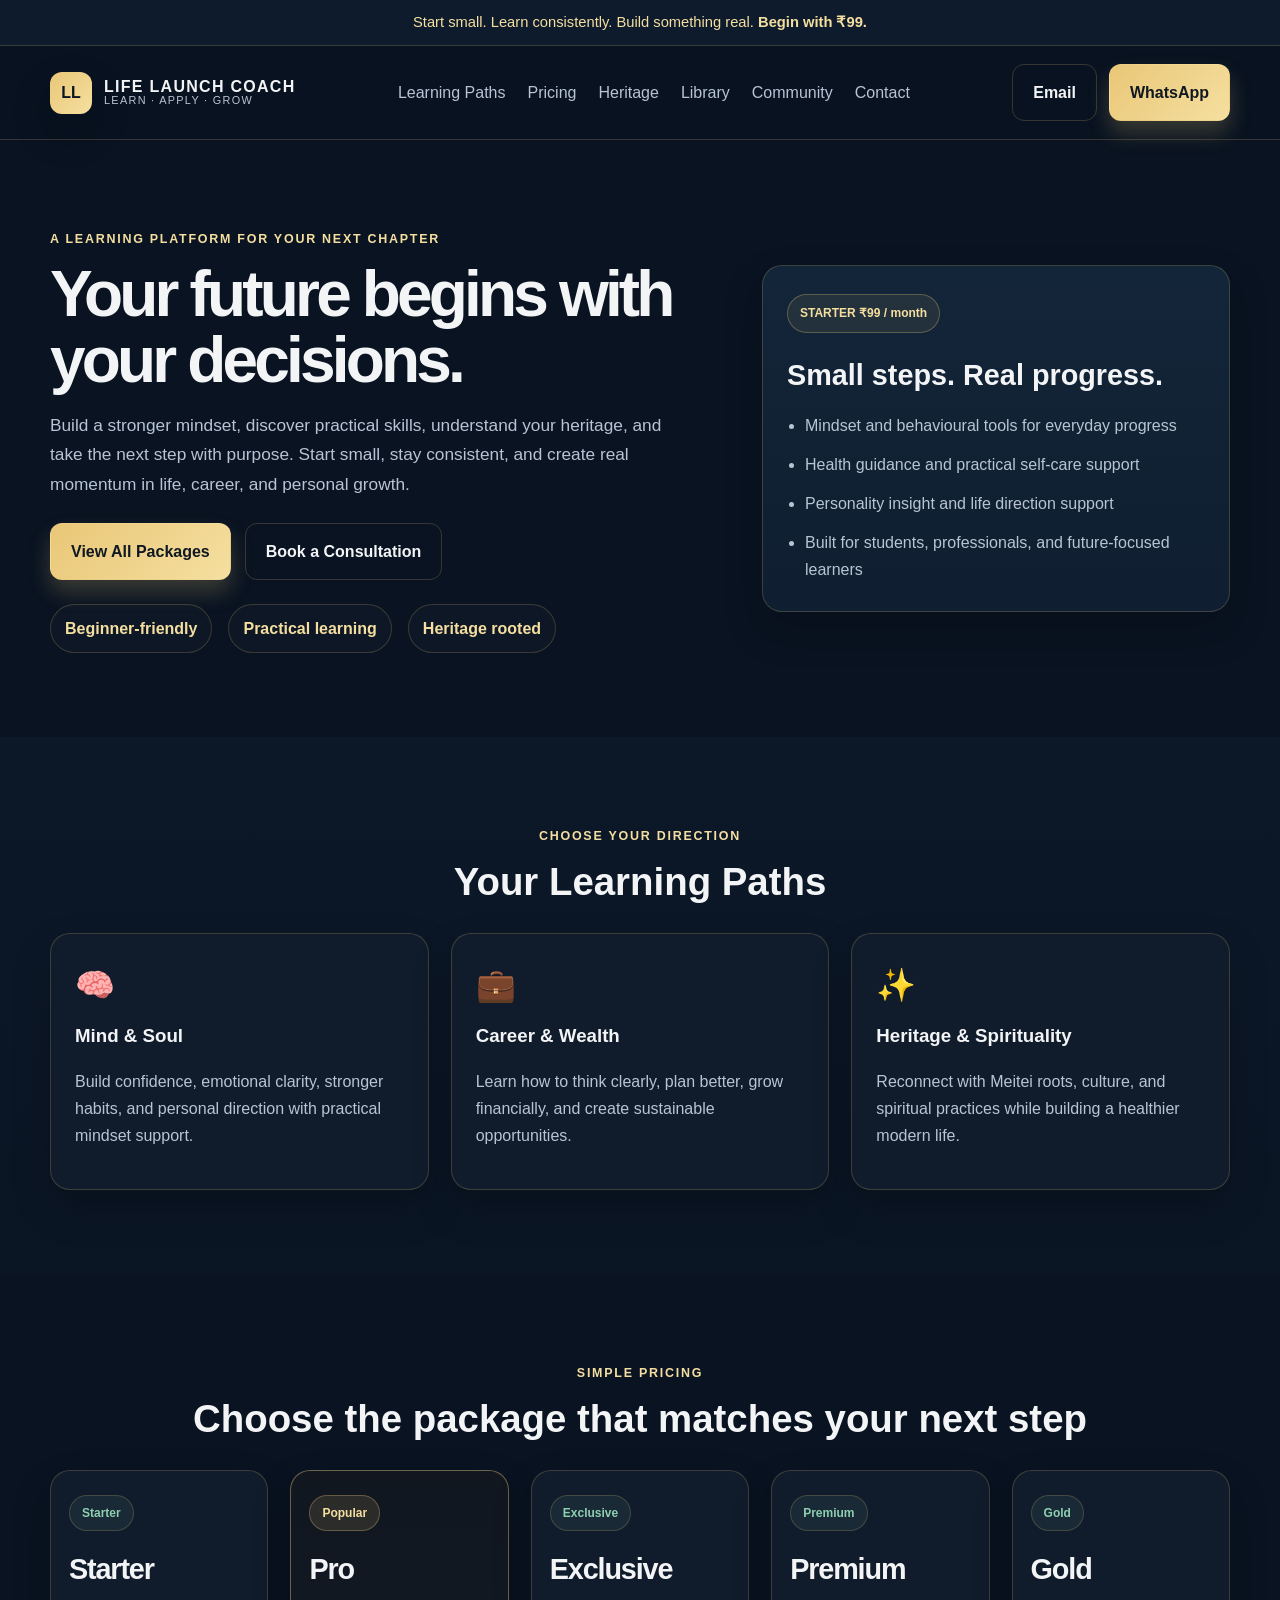
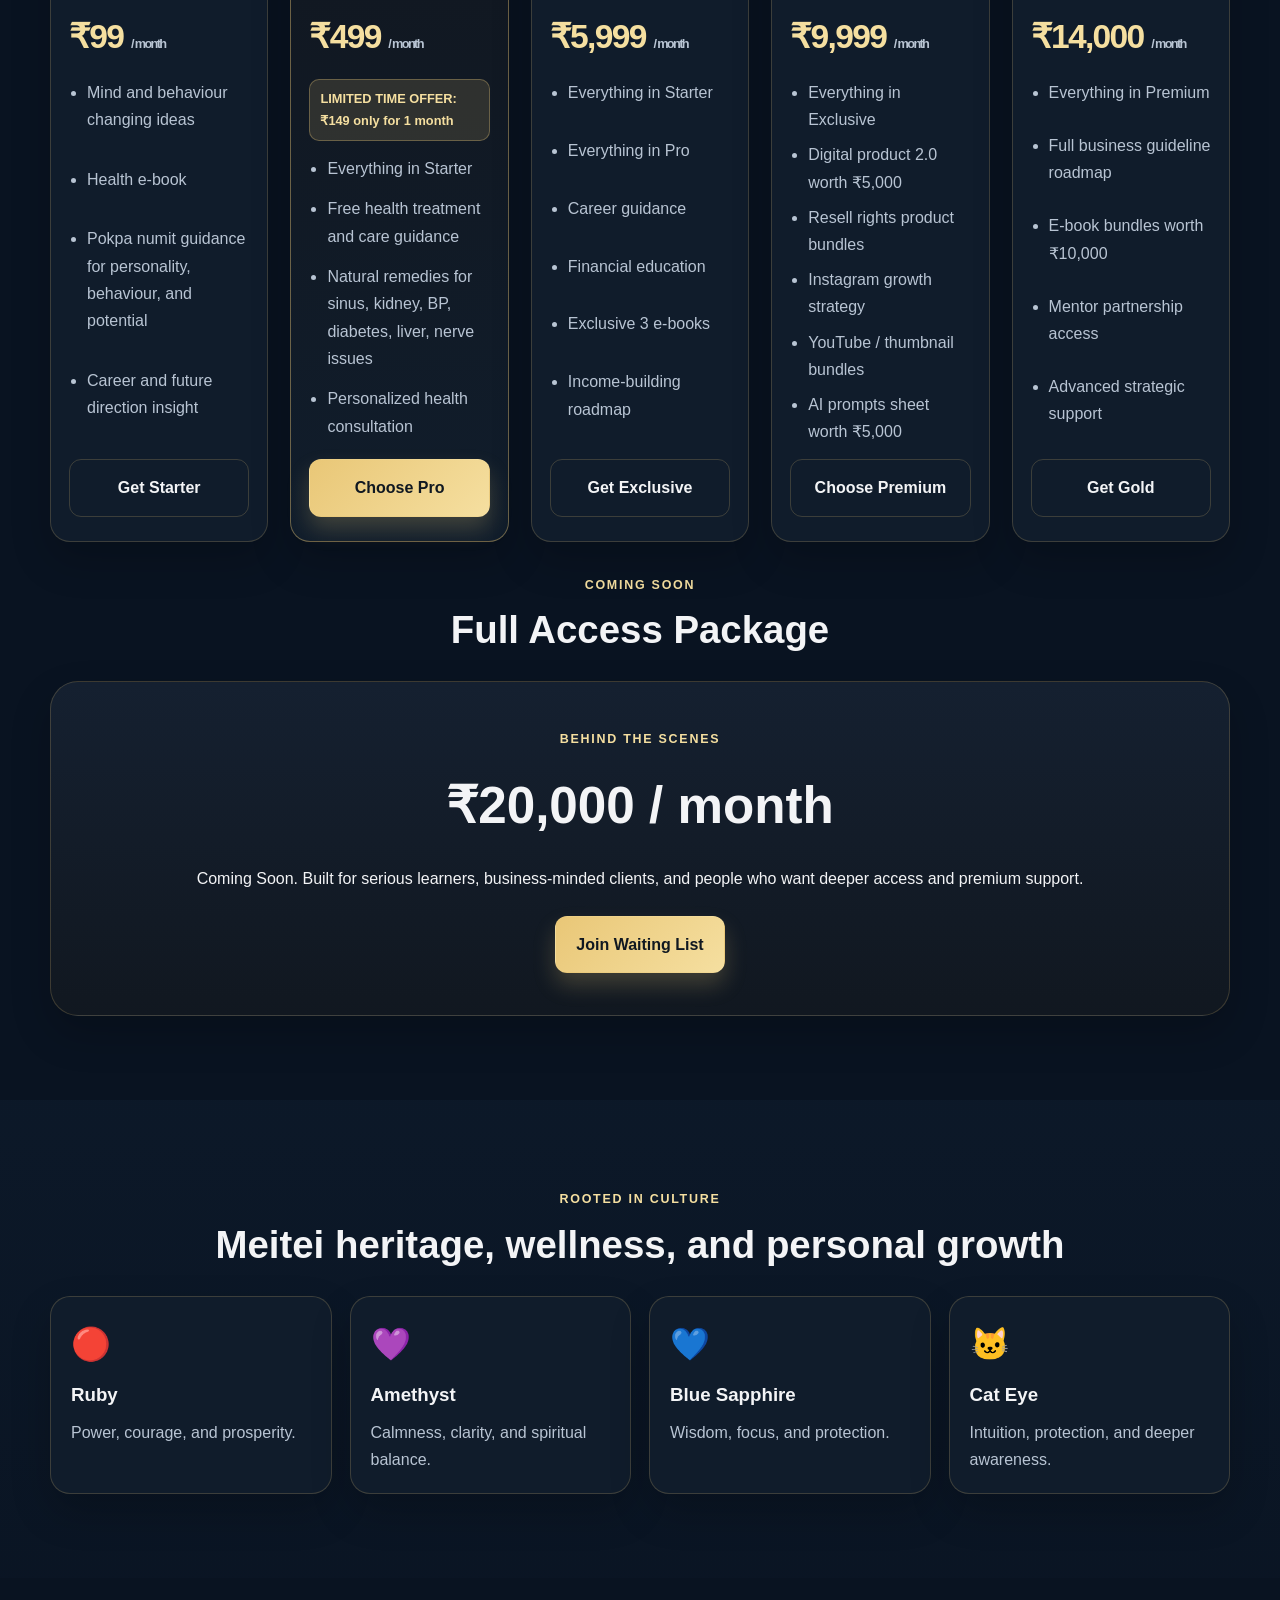
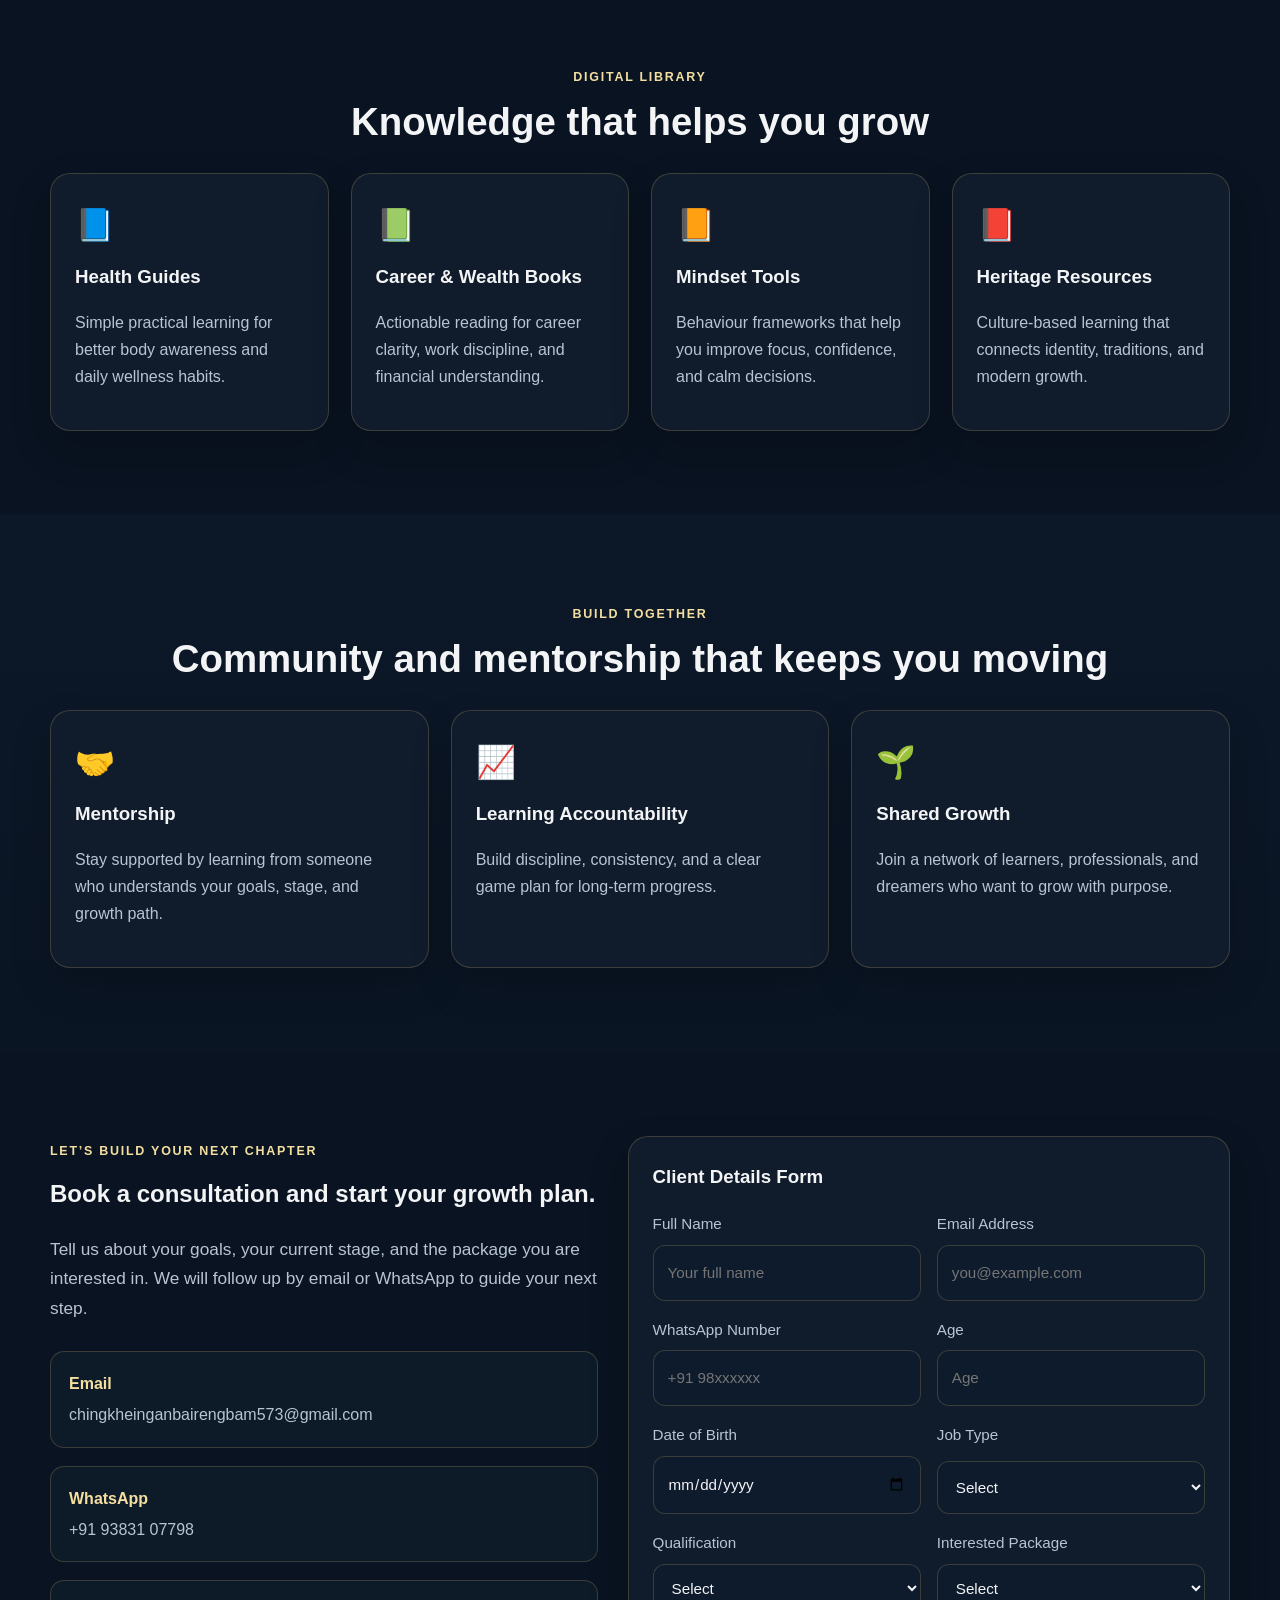
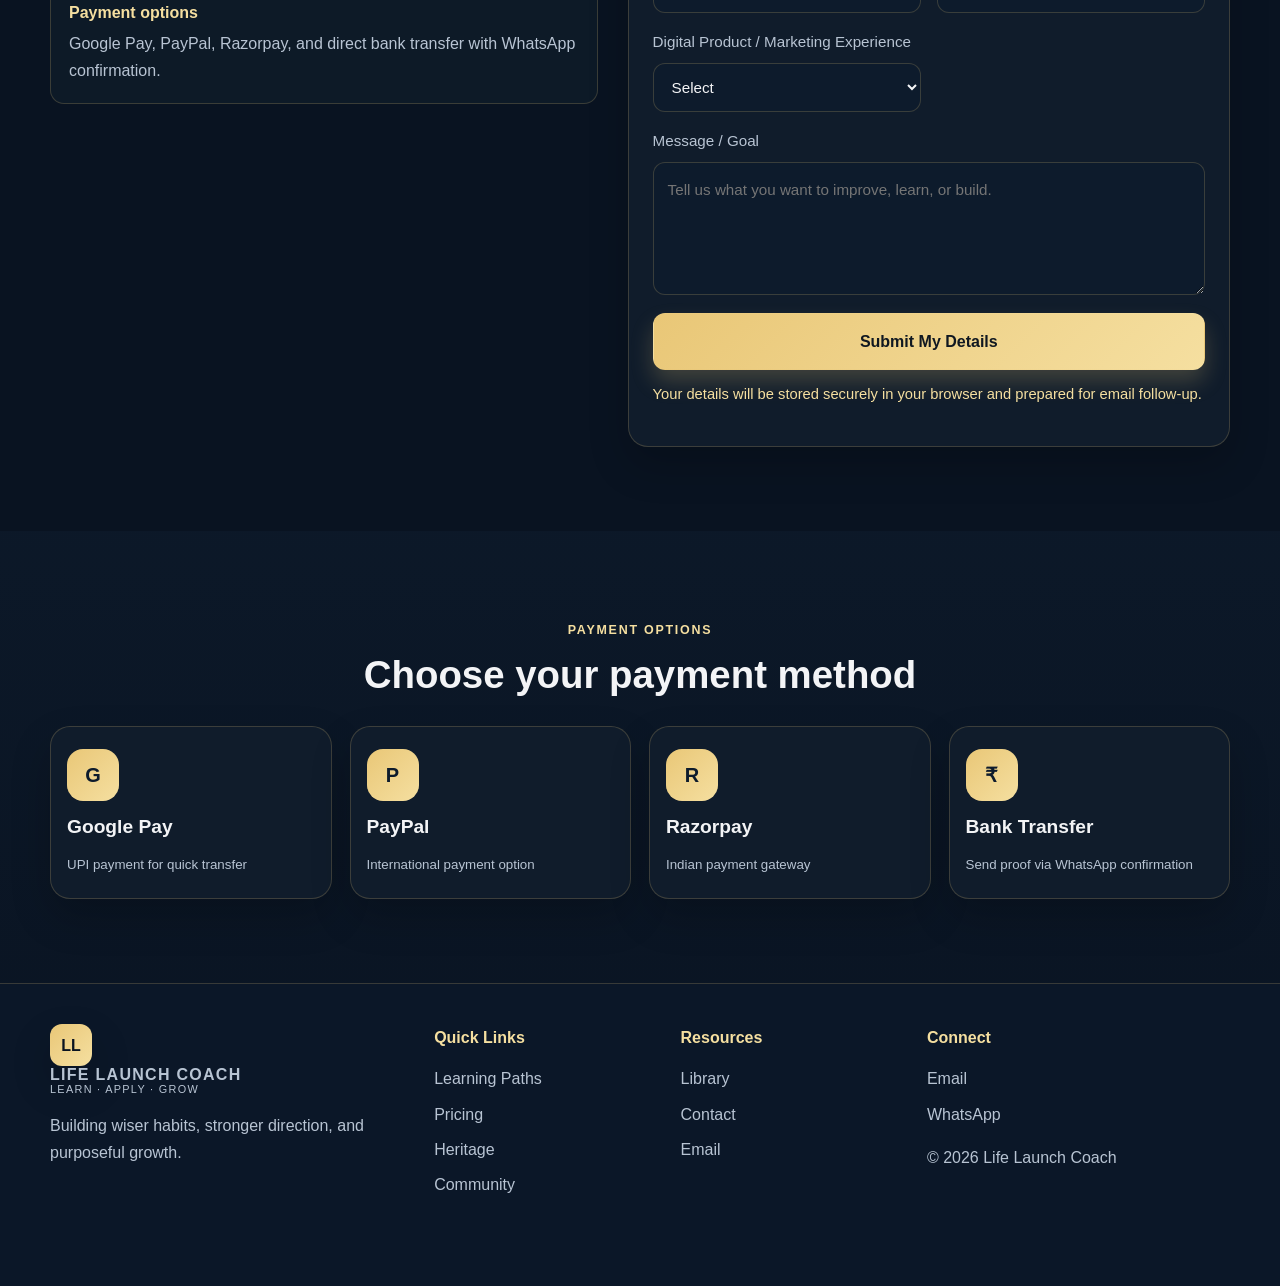
==== commit a992996c: "Update homepage with the correct 5-tier pricing, payment options, contact form, and full-access teas" ====
--- a/index.html
+++ b/index.html
@@ -1,262 +1,783 @@
 <!doctype html>
 <html lang="en">
 <head>
-<meta charset="utf-8">
-<meta name="viewport" content="width=device-width, initial-scale=1">
-<meta name="theme-color" content="#0a1423">
-<meta name="description" content="Life Launch Coach helps you build mindset, practical skills, career direction and cultural understanding.">
-<title>Life Launch Coach — Your Next Chapter Starts Here</title>
-<link rel="stylesheet" href="style.css">
+  <meta charset="utf-8">
+  <meta name="viewport" content="width=device-width, initial-scale=1">
+  <meta name="theme-color" content="#0a1423">
+  <meta name="description" content="Life Launch Coach helps you build mindset, practical skills, financial direction, heritage awareness, and confident growth.">
+  <title>Life Launch Coach | Learn. Apply. Grow.</title>
+  <link rel="stylesheet" href="style.css">
+  <style>
+    :root {
+      --bg: #091321;
+      --panel: #101f32;
+      --panel-strong: #14263b;
+      --gold: #e9c777;
+      --gold-soft: #f5dfa0;
+      --text: #f3f4f6;
+      --muted: #b8c4d3;
+      --line: rgba(233, 199, 119, 0.2);
+      --green: #8fcfb1;
+      --max: 1180px;
+      --radius: 20px;
+      --shadow: 0 18px 40px rgba(0, 0, 0, 0.2);
+    }
+
+    * { box-sizing: border-box; }
+    html { scroll-behavior: smooth; }
+    body {
+      margin: 0;
+      background: var(--bg);
+      color: var(--text);
+      font: 16px/1.7 "Segoe UI", Arial, sans-serif;
+    }
+    a { color: inherit; text-decoration: none; }
+    img { max-width: 100%; display: block; }
+    button, input, select, textarea { font: inherit; }
+    .wrap { width: min(var(--max), calc(100% - 32px)); margin: 0 auto; }
+    .section { padding: 84px 0; }
+    .section.alt { background: linear-gradient(180deg, rgba(20,38,59,0.28), rgba(20,38,59,0.1)); }
+    .center { text-align: center; }
+    .eyebrow {
+      display: inline-block;
+      margin: 0 0 12px;
+      color: var(--gold-soft);
+      font-size: .78rem;
+      letter-spacing: .14em;
+      text-transform: uppercase;
+      font-weight: 700;
+    }
+    h1, h2, h3, h4, h5 { margin-top: 0; }
+    .topline {
+      background: #0d1b2c;
+      border-bottom: 1px solid var(--line);
+      color: var(--gold-soft);
+      text-align: center;
+      font-size: .92rem;
+      padding: 10px 14px;
+    }
+    .site-header {
+      position: sticky;
+      top: 0;
+      z-index: 20;
+      backdrop-filter: blur(12px);
+      background: rgba(9,19,33,0.9);
+      border-bottom: 1px solid var(--line);
+    }
+    .site-header-inner {
+      display: flex;
+      align-items: center;
+      justify-content: space-between;
+      gap: 18px;
+      padding: 18px 0;
+    }
+    .brand { display: flex; align-items: center; gap: 12px; }
+    .brand-mark {
+      width: 42px; height: 42px; border-radius: 12px;
+      display: grid; place-items: center;
+      background: linear-gradient(135deg, var(--gold), var(--gold-soft));
+      color: #091321; font-weight: 800; box-shadow: var(--shadow);
+    }
+    .brand-text { display: flex; flex-direction: column; line-height: 1.1; }
+    .brand-text strong { font-size: 1rem; letter-spacing: .08em; }
+    .brand-text small { font-size: .68rem; color: var(--muted); letter-spacing: .12em; }
+    .nav { display: flex; align-items: center; gap: 22px; color: var(--muted); }
+    .nav a { transition: .2s ease; }
+    .nav a:hover { color: var(--gold-soft); }
+    .header-actions { display: flex; align-items: center; gap: 12px; }
+    .btn {
+      display: inline-flex;
+      align-items: center;
+      justify-content: center;
+      border-radius: 12px;
+      padding: 14px 20px;
+      border: 1px solid transparent;
+      font-weight: 700;
+      transition: .2s ease;
+      cursor: pointer;
+    }
+    .btn:hover { transform: translateY(-1px); }
+    .btn-gold {
+      background: linear-gradient(135deg, var(--gold), var(--gold-soft));
+      color: #101821;
+      box-shadow: 0 12px 22px rgba(233,199,119,0.22);
+    }
+    .btn-light {
+      background: rgba(255, 255, 255, 0.04);
+      border-color: var(--line);
+      color: var(--text);
+    }
+    .btn-outline {
+      background: transparent;
+      border-color: var(--line);
+      color: var(--text);
+    }
+    .hero-grid {
+      display: grid;
+      grid-template-columns: 1.3fr .9fr;
+      gap: 36px;
+      align-items: center;
+    }
+    .hero-copy h1 {
+      margin: 0 0 18px;
+      font-size: clamp(2.6rem, 5vw, 5rem);
+      line-height: 1.02;
+      letter-spacing: -0.06em;
+    }
+    .lead {
+      color: var(--muted);
+      font-size: 1.08rem;
+      max-width: 640px;
+    }
+    .hero-actions { display: flex; gap: 14px; flex-wrap: wrap; margin-top: 24px; }
+    .trust-row {
+      display: flex; gap: 16px; flex-wrap: wrap; margin-top: 24px;
+      color: var(--gold-soft); font-weight: 600;
+    }
+    .trust-row span {
+      padding: 10px 14px; border: 1px solid var(--line); border-radius: 999px;
+      background: rgba(255,255,255,0.02);
+    }
+    .hero-panel {
+      background: linear-gradient(180deg, rgba(20,38,59,0.95), rgba(16,31,50,0.95));
+      border: 1px solid var(--line);
+      border-radius: var(--radius);
+      padding: 28px 24px;
+      box-shadow: var(--shadow);
+    }
+    .mini-badge {
+      display: inline-block; padding: 8px 12px; border-radius: 999px;
+      border: 1px solid rgba(233,199,119,0.3); color: var(--gold-soft);
+      background: rgba(233,199,119,0.08); font-size: .75rem; font-weight: 700;
+    }
+    .hero-panel h3 { margin: 18px 0 12px; font-size: 1.8rem; }
+    .bullet-list { margin: 0; padding-left: 18px; color: var(--muted); display: grid; gap: 12px; }
+
+    .section-head { margin-bottom: 30px; }
+    .section-head h2 { margin: 0; font-size: clamp(2rem, 3vw, 3.2rem); line-height: 1.12; }
+
+    .card-grid, .pricing-grid, .steps-grid, .notice-grid, .featured-grid {
+      display: grid; gap: 22px;
+    }
+    .three-col { grid-template-columns: repeat(3, 1fr); }
+    .pricing-grid { grid-template-columns: repeat(5, minmax(0, 1fr)); }
+    .steps-grid { grid-template-columns: repeat(3, 1fr); }
+    .featured-grid { grid-template-columns: repeat(4, 1fr); }
+
+    .info-card, .step-box, .notice-box, .pricing-card, .contact-card, .stone-card, .payment-card {
+      background: rgba(17,30,44,0.96);
+      border: 1px solid var(--line);
+      border-radius: var(--radius);
+      box-shadow: var(--shadow);
+    }
+    .info-card, .step-box, .notice-box { padding: 24px; }
+    .card-icon { font-size: 2rem; margin-bottom: 8px; }
+    .info-card h3, .step-box h3, .notice-box h3 { margin: 0 0 10px; }
+    .info-card p, .step-box p, .notice-box p, .legal-content p { color: var(--muted); }
+
+    .pricing-card {
+      position: relative;
+      padding: 24px 18px;
+      display: flex;
+      flex-direction: column;
+      gap: 14px;
+      min-height: 100%;
+    }
+    .pricing-card.featured { border-color: rgba(233,199,119,0.42); background: linear-gradient(180deg, rgba(18,24,32,0.96), rgba(17,30,44,0.96)); }
+    .pill {
+      align-self: flex-start;
+      padding: 7px 12px;
+      border-radius: 999px;
+      background: rgba(143,207,177,0.08);
+      border: 1px solid var(--line);
+      color: var(--green);
+      font-size: .75rem;
+      font-weight: 700;
+    }
+    .pill-gold {
+      background: rgba(233,199,119,0.12);
+      color: var(--gold-soft);
+      border-color: rgba(233,199,119,0.3);
+    }
+    .pricing-card h3 { margin: 0; font-size: 1.8rem; letter-spacing: -0.04em; }
+    .pricing-card ul { margin: 0; padding-left: 18px; color: var(--muted); display: grid; gap: 8px; flex: 1; }
+    .price-tag {
+      font-size: 2.1rem; font-weight: 800; letter-spacing: -0.05em;
+      color: var(--gold-soft);
+    }
+    .price-tag small { font-size: .8rem; color: var(--muted); }
+    .offer-banner {
+      display: inline-block; padding: 8px 10px; border-radius: 10px;
+      background: rgba(233,199,119,0.14); border: 1px solid rgba(233,199,119,0.32);
+      color: var(--gold-soft); font-weight: 700; font-size: .8rem;
+    }
+    .cta-box {
+      text-align: center;
+      background: linear-gradient(180deg, rgba(22,33,49,0.94), rgba(18,24,32,0.94));
+      border: 1px solid var(--line);
+      border-radius: 28px;
+      padding: 42px 28px;
+      box-shadow: var(--shadow);
+    }
+    .cta-box h2 { margin: 0 0 12px; font-size: clamp(2rem, 4vw, 3.2rem); }
+    .contact-layout { display: grid; grid-template-columns: 1fr 1.1fr; gap: 30px; align-items: start; }
+    .contact-points { display: grid; gap: 18px; margin-top: 28px; }
+    .contact-item {
+      padding: 18px; background: rgba(17,30,44,0.7); border: 1px solid var(--line); border-radius: 14px;
+    }
+    .contact-item strong { display: block; margin-bottom: 4px; color: var(--gold-soft); }
+    .contact-item a, .contact-item p { color: var(--muted); margin: 0; }
+    .contact-card { padding: 24px; }
+    .contact-card h3 { margin: 0 0 18px; }
+    .form-grid { display: grid; grid-template-columns: repeat(2, minmax(0, 1fr)); gap: 16px; }
+    .contact-card label {
+      display: grid; gap: 8px; color: var(--muted); margin-bottom: 0;
+      font-size: .95rem;
+    }
+    .contact-card input, .contact-card select, .contact-card textarea {
+      width: 100%; padding: 14px 14px; border-radius: 12px; border: 1px solid var(--line);
+      background: #0d1b2c; color: var(--text); outline: none;
+    }
+    .contact-card input:focus, .contact-card select:focus, .contact-card textarea:focus {
+      border-color: rgba(233,199,119,0.6); box-shadow: 0 0 0 2px rgba(233,199,119,0.08);
+    }
+    .full-width { grid-column: 1 / -1; }
+    .full-width-btn { width: 100%; margin-top: 18px; }
+    .form-status { margin-top: 12px; color: var(--gold-soft); font-size: .92rem; }
+    .payment-grid { display: grid; grid-template-columns: repeat(4, minmax(0, 1fr)); gap: 18px; }
+    .payment-card {
+      display: flex; flex-direction: column; gap: 10px; padding: 22px 16px; color: var(--text); text-align: left;
+    }
+    .payment-icon {
+      width: 52px; height: 52px; display: grid; place-items: center;
+      border-radius: 16px; color: #0d1b2c; background: linear-gradient(135deg, var(--gold), var(--gold-soft));
+      font-weight: 800; font-size: 1.25rem;
+    }
+    .payment-card strong { font-size: 1.2rem; }
+    .payment-card small { color: var(--muted); }
+    .stone-grid { display: grid; gap: 18px; grid-template-columns: repeat(4, minmax(0, 1fr)); }
+    .stone-card { padding: 20px; }
+    .stone-card .gem { font-size: 2rem; margin-bottom: 8px; }
+    .stone-card h3 { margin: 0 0 8px; }
+    .stone-card p { margin: 0; color: var(--muted); }
+    .site-footer { padding: 40px 0 80px; border-top: 1px solid var(--line); background: #0b1728; }
+    .footer-grid { display: grid; grid-template-columns: 1.3fr .8fr .8fr 1.1fr; gap: 26px; }
+    .site-footer h4 { margin: 0 0 14px; color: var(--gold-soft); }
+    .site-footer a { display: block; color: var(--muted); margin-bottom: 8px; }
+    .site-footer p { color: var(--muted); }
+    @media (max-width: 980px) {
+      .hero-grid, .contact-layout, .pricing-grid, .payment-grid, .stone-grid, .footer-grid { grid-template-columns: 1fr 1fr; }
+      .nav { display: none; }
+      .pricing-grid { grid-template-columns: repeat(2, minmax(0, 1fr)); }
+    }
+    @media (max-width: 680px) {
+      .section { padding: 68px 0; }
+      .hero-grid, .contact-layout, .pricing-grid, .payment-grid, .stone-grid, .footer-grid, .form-grid { grid-template-columns: 1fr; }
+      .header-actions { width: 100%; }
+      .header-actions .btn { flex: 1; }
+      .hero-actions { display: grid; grid-template-columns: 1fr; }
+      .btn { width: 100%; }
+      .pricing-grid { grid-template-columns: 1fr; }
+    }
+  </style>
 </head>
 <body>
-<div class="topline" data-en="Start small. Learn consistently. Build something real. <strong>Begin with ₹99.</strong>" data-mni="ꯑꯍꯥꯟꯕꯗꯥ ꯑꯄꯤꯛꯄꯥ ꯑꯣꯏꯅꯥ ꯍꯧꯗ ꯉꯥꯛꯀꯣ꯫ <strong>ꯆꯪꯕ ₹99 ꯗꯒꯤ ꯍꯧꯕꯤꯌꯨ꯫</strong>"><strong>Begin with ₹99.</strong></div>
-<header>
-  <div class="wrap nav">
-    <a class="brand" href="#home" aria-label="Life Launch Coach home"><span class="mark">LL</span><span>LIFE LAUNCH COACH<small>LEARN · APPLY · GROW</small></span></a>
-    <nav class="navlinks" id="navlinks">
-      <a href="#paths" data-en="Learning Paths" data-mni="ꯇꯝꯕꯒꯤ ꯃꯔꯃꯗꯥ">Learning Paths</a>
-      <a href="#heritage" data-en="Meitei Heritage" data-mni="ꯃꯩꯇꯩ ꯂꯥꯏꯅꯤꯡ">Meitei Heritage</a>
-      <a href="#store" data-en="Digital Store" data-mni="ꯗꯤꯖꯤꯇꯦꯜ ꯁ꯭ꯇꯣꯔ">Digital Store</a>
-      <a href="#community" data-en="Community" data-mni="ꯀꯃꯨꯅꯤꯇꯤ">Community</a>
-      <a href="#contact" data-en="Contact" data-mni="ꯄꯥꯎ ꯐꯥꯑꯣꯅꯕ">Contact</a>
-    </nav>
-    <div class="nav-actions">
-      <button class="lang" id="langBtn" type="button" aria-label="Switch language">ꯃꯩꯇꯩ</button>
-      <button class="menu-btn" id="menuBtn" type="button" aria-label="Open navigation">☰</button>
+  <div class="topline">Start small. Learn consistently. Build something real. <strong>Begin with ₹99.</strong></div>
+
+  <header class="site-header">
+    <div class="wrap site-header-inner">
+      <a class="brand" href="#home" aria-label="Life Launch Coach home">
+        <span class="brand-mark">LL</span>
+        <span class="brand-text">
+          <strong>LIFE LAUNCH COACH</strong>
+          <small>LEARN · APPLY · GROW</small>
+        </span>
+      </a>
+
+      <nav class="nav" aria-label="Main navigation">
+        <a href="#paths">Learning Paths</a>
+        <a href="#pricing">Pricing</a>
+        <a href="#heritage">Heritage</a>
+        <a href="#library">Library</a>
+        <a href="#community">Community</a>
+        <a href="#contact">Contact</a>
+      </nav>
+
+      <div class="header-actions">
+        <a class="btn btn-outline" href="mailto:chingkheinganbairengbam573@gmail.com">Email</a>
+        <a class="btn btn-gold" href="https://wa.me/919383107798?text=Hello%20Life%20Launch%20Coach%2C%20I%20want%20to%20know%20more%20about%20your%20packages." target="_blank" rel="noreferrer">WhatsApp</a>
+      </div>
     </div>
-  </div>
-</header>
-<main>
-<section class="hero" id="home">
- <div class="wrap hero-grid">
-  <div>
-   <div class="eyebrow" data-en="A learning platform for your next chapter" data-mni="ꯅꯍꯥꯛꯀꯤ ꯑꯅꯧꯕ ꯃꯇꯝꯒꯤ ꯇꯝꯕ ꯃꯐꯝ">A learning platform for your next chapter</div>
-   <h1 data-en="Your future begins with <span>your decisions.</span>" data-mni="ꯅꯍꯥꯛꯀꯤ ꯍꯧꯖꯤꯛꯀꯤ ꯃꯇꯝ ꯍꯧꯗꯣꯛꯂꯤ <span>ꯅꯍꯥꯛꯀꯤ ꯈꯟꯕꯗꯒꯤ꯫</span>">Your future begins with <span>your decisions.</span></h1>
-   <p class="lead" data-en="Build a stronger mindset, discover practical skills, explore your cultural roots and take the next step with purpose. You don't need to do everything today. Start with one small step." data-mni="ꯃꯥꯏꯟꯗ ꯑꯃꯁꯨꯡ ꯊꯕꯛꯇꯥ ꯀꯔꯤꯌꯔ ꯉꯥꯛ ꯊꯧꯔꯥꯡ ꯇꯞꯄꯤ꯫">Build a stronger mindset, discover practical skills, explore your cultural roots and take the next step with purpose. You don't need to do everything today. Start with one small step.</p>
-   <div class="hero-actions"><a class="btn primary" href="#paths" data-en="Explore Learning Paths ↗" data-mni="ꯇꯝꯕꯒꯤ ꯃꯔꯃꯗꯥ ꯌꯦꯡꯉꯨ ↗">Explore Learning Paths ↗</a></div>
-   <div class="trustline"><span data-en="Beginner-friendly" data-mni="ꯍꯧꯔꯤꯕꯁꯤꯡꯒꯤꯗꯃꯛ">Beginner-friendly</span><span data-en="Practical learning" data-mni="ꯊꯕꯛꯇꯥ ꯇꯝꯕ">Practical learning</span><span data-en="Cultural rooted" data-mni="ꯂꯥꯏꯅꯤꯡꯗꯥ ꯃꯥꯏꯊꯣꯡ">Cultural rooted</span></div>
-  </div>
-  <aside class="hero-card"><div class="orbit"><div class="sun"></div></div><h3 data-en="Small steps. Real progress." data-mni="ꯑꯄꯤꯛꯄꯥ ꯊꯧꯔꯥꯡ꯫ ꯑꯁꯦꯡꯕ ꯃꯥꯏꯄꯥꯛ">Small steps. Real progress.</h3><p data-en="Every expert was once a beginner. We meet you where you are." data-mni="ꯑꯦꯝ ꯄꯦꯠꯁꯤ ꯃꯜ ꯍꯧꯔꯤꯕ ꯑꯁꯤ ꯎ꯫">Every expert was once a beginner. We meet you where you are.</p></aside>
- </div>
-</section>
-
-<section class="section" id="paths">
-<div class="wrap">
-<div class="section-head">
-<div class="eyebrow" data-en="Choose your direction" data-mni="ꯅꯍꯥꯛꯀꯤ ꯃꯈꯜ ꯈꯟꯕꯤꯌꯨ">Choose your direction</div>
-<h2 data-en="Your Learning Paths" data-mni="ꯅꯍꯥꯛꯀꯤ ꯇꯝꯕꯒꯤ ꯃꯔꯃ">Your Learning Paths</h2>
-</div>
- <div class="grid">
-  <article class="card"><div class="icon">◉</div><h3 data-en="Mind & Soul" data-mni="ꯃꯥꯏꯟꯗ ꯑꯃꯁꯨꯡ ꯁꯣꯜ">Mind & Soul</h3><p data-en="Self-awareness, confidence, habits, focus and emotional intelligence." data-mni="ꯂꯥꯏꯠ ꯊꯧꯕ ꯑꯃꯁꯨꯡ ꯊꯨꯡ ꯉꯥꯛ ꯁꯦꯝꯕꯤ">Self-awareness, confidence, habits, focus and emotional intelligence.</p></article>
-  <article class="card"><div class="icon">↗</div><h3 data-en="Career & Business" data-mni="ꯀꯔꯤꯌꯔ ꯑꯃꯁꯨꯡ ꯕꯤꯖꯅꯦꯁ">Career & Business</h3><p data-en="Career planning, digital skills, freelancing and entrepreneurship." data-mni="ꯀꯔꯤꯌꯔ ꯃꯇꯨꯡ ꯑꯃꯁꯨꯡ ꯗꯤꯖꯤꯇꯦꯜ ꯀꯥꯃ">Career planning, digital skills, freelancing and entrepreneurship.</p></article>
-  <article class="card"><div class="icon">✦</div><h3 data-en="Heritage & Spirituality" data-mni="ꯂꯥꯏꯅꯤꯡ ꯑꯃꯁꯨꯡ ꯑꯆꯧꯕ">Heritage & Spirituality</h3><p data-en="Cultural stories, traditions, values and spiritual growth." data-mni="ꯂꯥꯏꯅꯤꯡ ꯃꯇꯝꯗꯥ ꯂꯩꯕ ꯈꯦꯡꯅꯕ ꯃꯉꯥꯏ">Cultural stories, traditions, values and spiritual growth.</p></article>
-  <article class="card"><div class="icon">◎</div><h3 data-en="Community & Workshops" data-mni="ꯀꯃꯨꯅꯤꯇꯤ ꯑꯃꯁꯨꯡ ꯋꯥꯔꯛꯁꯣꯞ">Community & Workshops</h3><p data-en="Learning circles, group discussions, live sessions and peer support." data-mni="ꯀꯃꯨꯅꯤꯇꯤ ꯄꯨꯠꯇꯨ ꯑꯃꯁꯨꯡ ꯊꯤꯈꯪꯕ">Learning circles, group discussions, live sessions and peer support.</p></article>
- </div>
-</div>
-</section>
-
-<section class="section alt" id="heritage">
-<div class="wrap two-col">
-<div>
-<div class="eyebrow" data-en="Rooted in culture. Open to learning." data-mni="ꯂꯥꯏꯅꯤꯡꯗꯥ ꯃꯥꯏꯊꯣꯡꯕ ꯑꯃꯁꯨꯡ ꯇꯝꯕꯗꯥ ꯎꯒꯠꯄ">Rooted in culture. Open to learning.</div>
-<h2 data-en="Why Meitei Heritage Matters" data-mni="ꯃꯩꯇꯩ ꯂꯥꯏꯅꯤꯡ ꯈꯣꯏ ꯃꯊꯧ">Why Meitei Heritage Matters</h2>
-<p data-en="Our platform celebrates Meitei culture while helping you grow beyond it. Learn your roots. Build your future. Contribute to your community." data-mni="ꯃꯩꯇꯩ ꯂꯥꯏꯅꯤꯡ ꯑꯩ ꯂꯃꯆꯥꯇꯥ ꯑꯃꯁꯨꯡ ꯅꯍꯥꯛꯀꯤ ꯐꯒꯠꯄ ꯁꯦꯝꯕꯤ꯫">Our platform celebrates Meitei culture while helping you grow beyond it. Learn your roots. Build your future. Contribute to your community.</p>
-</div>
-<div></div>
-</div>
-</section>
-
-<section class="section" id="how">
-<div class="wrap">
-<div class="section-head">
-<div class="eyebrow" data-en="Your growth loop" data-mni="ꯅꯍꯥꯛꯀꯤ ꯐꯒꯠꯄꯒꯤ ꯃꯔꯃꯗꯥ">Your growth loop</div>
-<h2 data-en="Learn. Apply. Grow." data-mni="ꯇꯝꯕ꯫ ꯊꯕꯛꯇꯧꯕ꯫ ꯐꯒꯠꯄ꯫">Learn. Apply. Grow.</h2>
-</div>
-<div class="steps">
-<div class="step"><div class="step-number">01</div><h3 data-en="Learn" data-mni="ꯇꯝꯕ">Learn</h3><p data-en="Consume bite-sized lessons on topics that matter to you." data-mni="ꯅꯍꯥꯛꯀꯤ ꯈꯉꯕ ꯃꯇꯝ ꯇꯝꯕ">Consume bite-sized lessons on topics that matter to you.</p></div>
-<div class="step"><div class="step-number">02</div><h3 data-en="Apply" data-mni="ꯊꯕꯛꯇꯧꯕ">Apply</h3><p data-en="Practice immediately with real-world projects and challenges." data-mni="ꯁꯟꯗ ꯍꯥꯔꯥ ꯊꯕꯛꯇꯥ ꯇꯞꯄꯤ">Practice immediately with real-world projects and challenges.</p></div>
-<div class="step"><div class="step-number">03</div><h3 data-en="Grow" data-mni="ꯐꯒꯠꯄ">Grow</h3><p data-en="Track progress, celebrate wins and connect with your community." data-mni="ꯅꯍꯥꯛꯀꯤ ꯐꯒꯠꯄ ꯂꯩꯇꯨꯡ ꯊꯖꯤꯡ ꯂꯝ꯫">Track progress, celebrate wins and connect with your community.</p></div>
-</div>
-</div>
-</section>
-
-<section class="section alt" id="store">
-<div class="wrap">
-<div class="section-head">
-<div class="eyebrow" data-en="Digital learning store" data-mni="ꯗꯤꯖꯤꯇꯦꯜ ꯇꯝꯕꯒꯤ ꯁ꯭ꯇꯣꯔ">Digital learning store</div>
-<h2 data-en="Start Your Learning Journey" data-mni="ꯅꯍꯥꯛꯀꯤ ꯇꯝꯕꯒꯤ ꯈꯣꯏ ꯍꯧꯕꯤꯌꯨ">Start Your Learning Journey</h2>
-</div>
- <div class="product-grid">
-  <article class="product"><span class="pill free-label" data-en="Free resource" data-mni="ꯐ꯭ꯔꯤ ꯔꯤꯁꯣꯔꯁ">Free resource</span><h3 data-en="7-Day Decision Reset" data-mni="ꯗꯦ ꯇꯨꯅꯀꯥ ꯃꯦꯌꯐ ꯐꯕꯒꯥ">7-Day Decision Reset</h3><p data-en="Email course to help you clarify your goals and priorities." data-mni="ꯅꯍꯥꯛꯀꯤ ꯄꯨꯞꯄ ꯈꯉꯕ ꯃꯇꯝ ꯌꯦꯡꯉꯨ꯫">Email course to help you clarify your goals and priorities.</p><button class="btn secondary" onclick="scrollToContact()" data-en="Get Free ↗" data-mni="ꯐ꯭ꯔꯤ ꯆꯥꯕꯤ ↗">Get Free ↗</button></article>
-  <article class="product"><span class="pill" data-en="Starter offer" data-mni="ꯍꯧꯕꯒꯤ ꯑꯣꯐꯔ">Starter offer</span><h3 data-en="Life Launch Starter Kit" data-mni="Life Launch ꯍꯧꯕꯒꯤ ꯃꯒ">Life Launch Starter Kit</h3><p data-en="4 learning modules, 20+ lessons, resources and community access." data-mni="ꯇꯝꯕꯒꯤ ꯐꯡ ꯑꯃꯗꯃꯛ ꯑꯃꯁꯨꯡ ꯀꯃꯨꯅꯤꯇꯤ ꯐꯪ"><strong data-en="Only ₹99" data-mni="ꯇꯗ ₹99">Only ₹99</strong> • 4 learning modules, 20+ lessons, resources and community access.</p><button class="btn primary" onclick="scrollToContact()" data-en="Get Started ↗" data-mni="ꯍꯧꯕ ↗">Get Started ↗</button></article>
-  <article class="product"><span class="pill" data-en="Popular" data-mni="ꯑꯔꯥꯃ ꯃꯐꯝ">Popular</span><h3 data-en="Health & Wellness Intensive" data-mni="ꯀꯩ ꯑꯃꯁꯨꯡ ꯍꯧꯕ ꯉꯥꯛ ꯃꯇꯨꯡ">Health & Wellness Intensive</h3><p data-en="Comprehensive guide to mental health, physical wellness and lifestyle design." data-mni="ꯀꯩ ꯉꯥꯛ ꯑꯃꯁꯨꯡ ꯍꯧꯕꯒꯤ ꯄꯤꯠꯂꯛ"><strong data-en="Only ₹149" data-mni="ꯇꯗ ₹149">Only ₹149</strong> • Comprehensive guide to mental health, physical wellness and lifestyle design.</p><button class="btn primary" onclick="scrollToContact()" data-en="Enroll Now ↗" data-mni="ꯑꯀꯥ ꯀꯤꯕꯪ ↗">Enroll Now ↗</button></article>
- </div>
-<p class="hint" style="text-align:center;margin-top:20px" data-en="💳 Payment note: Buttons lead to contact form. Connect a trusted payment gateway (Razorpay, Stripe) for live transactions." data-mni="💳 ꯁꯥꯡꯕꯒꯤ ꯊꯖꯕ: ꯊꯕꯛ ꯊꯤꯈꯪꯕ ꯐꯣꯔꯂ ꯍꯥ꯫ Razorpay ꯑꯃꯁꯨꯡ ꯆꯥꯏꯄ ꯇꯝꯕ꯫">💳 Payment note: Buttons lead to contact form. Connect a trusted payment gateway (Razorpay, Stripe) for live transactions.</p>
-</div>
-</section>
-
-<section class="section" id="community">
-<div class="wrap two-col">
-<div>
-<div class="eyebrow" data-en="Build alongside others" data-mni="ꯑꯇꯣꯞꯄꯁꯤꯡꯒꯥ ꯂꯣꯌꯅꯅꯥ ꯁꯦꯝꯕꯤ">Build alongside others</div>
-<h2 data-en="Join the Community" data-mni="ꯀꯃꯨꯅꯤꯇꯤ ꯐꯪ ꯎ">Join the Community</h2>
-<p data-en="You're not alone. Connect with peers, share your journey, find accountability partners and grow together." data-mni="ꯅꯍꯥꯛ ꯑꯦꯝ ꯎꯄꯀꯤ ꯌꯌꯨ꯫ ꯑꯇꯣꯞꯄꯁꯤꯡꯒꯥ ꯂꯣꯌꯅꯅꯥ ꯇꯤꯀꯨ ꯑꯃꯁꯨꯡ ꯐꯒꯠꯂꯕ꯫">You're not alone. Connect with peers, share your journey, find accountability partners and grow together.</p>
-</div>
-<div></div>
-</div>
-</section>
-
-<section class="section alt" id="contact">
-<div class="wrap">
-<div class="section-head">
-<div class="eyebrow" data-en="Start a conversation" data-mni="ꯋꯥꯔꯤ ꯁꯥꯅꯕ ꯍꯧꯕꯤꯌꯨ">Start a conversation</div>
-<h2 data-en="Get in Touch" data-mni="ꯄꯥꯎ ꯐꯥꯑꯣꯅꯕ">Get in Touch</h2>
-</div>
-<form id="contactForm" class="contact-form">
-<div class="form-group">
-<label for="name" data-en="Your Name" data-mni="ꯅꯍꯥꯛꯀꯤ ꯃꯤꯟ">Your Name</label>
-<input type="text" id="name" name="name" required>
-</div>
-<div class="form-group">
-<label for="email" data-en="Email Address" data-mni="ꯑ꯭ꯀꯥ">Email Address</label>
-<input type="email" id="email" name="email" required>
-</div>
-<div class="form-group">
-<label for="interest" data-en="What interests you?" data-mni="ꯀꯤ ꯌꯥꯟ ꯉꯥꯛ ꯌꯔꯨ?">What interests you?</label>
-<select id="interest" name="interest" required>
-<option value="" data-en="-- Select --" data-mni="-- ꯈꯟꯕꯤ --">-- Select --</option>
-<option data-en="Learning paths" data-mni="ꯇꯝꯕꯒꯤ ꯃꯔꯃ">Learning paths</option>
-<option data-en="Pricing & Plans" data-mni="ꯁꯥꯡꯕ">Pricing & Plans</option>
-<option data-en="Community" data-mni="ꯀꯃꯨꯅꯤꯇꯤ">Community</option>
-<option data-en="Partnership" data-mni="ꯏꯁꯣꯛ ꯌꯕ">Partnership</option>
-<option data-en="Other" data-mni="ꯑꯇꯩ">Other</option>
-</select>
-</div>
-<div class="form-group">
-<label for="message" data-en="Your Message" data-mni="ꯅꯍꯥꯛꯀꯤ ꯊꯥꯔ">Your Message</label>
-<textarea id="message" name="message" rows="5" required></textarea>
-</div>
-<button type="submit" class="btn primary" data-en="Send Message" data-mni="ꯊꯥꯔ ꯄꯣꯛꯀꯣ">Send Message</button>
-<div id="formMessage" style="margin-top:12px;color:var(--gold);font-size:.95rem"></div>
-</form>
-</div>
-</section>
-
-<section class="section" id="faq">
-<div class="wrap">
-<div class="section-head">
-<div class="eyebrow" data-en="Good to know" data-mni="ꯈꯉꯕ ꯃꯊꯧ">Good to know</div>
-<h2 data-en="A few clear promises" data-mni="ꯑꯆꯧꯕ ꯄ꯭ꯔꯥꯃꯤꯁ">A few clear promises</h2>
-</div>
-<div class="promises">
-<div class="promise"><h3 data-en="💯 Beginner-Friendly" data-mni="💯 ꯍꯧꯔꯤꯕꯁꯤꯡꯒꯤꯗꯃꯛ">💯 Beginner-Friendly</h3><p data-en="No prerequisites. No gatekeeping. Lessons designed for absolute beginners." data-mni="ꯂꯣꯟꯈꯪꯕ ꯁꯕ꯫ ꯇꯇ꯳ꯠ ꯀꯇ꯬ꯆꯪ꯫">No prerequisites. No gatekeeping. Lessons designed for absolute beginners.</p></div>
-<div class="promise"><h3 data-en="🎯 Practical Focus" data-mni="🎯 ꯊꯕꯛꯇꯥ ꯊꯖꯕ">🎯 Practical Focus</h3><p data-en="Every lesson includes real projects. Theory + Practice = Results." data-mni="ꯈꯀꯈꯉꯕ ꯃꯇꯝ ꯍꯤꯏ꯫ ꯃꯪꯕ ꯑꯃꯁꯨꯡ ꯊꯕꯛꯇꯧꯕ = ꯃꯥꯏꯄꯥꯛ꯫">Every lesson includes real projects. Theory + Practice = Results.</p></div>
-<div class="promise"><h3 data-en="🌍 Culturally Rooted" data-mni="🌍 ꯂꯥꯏꯅꯤꯡꯗꯥ ꯃꯥꯏꯊꯣꯡ">🌍 Culturally Rooted</h3><p data-en="We celebrate Meitei values. Growth without losing yourself." data-mni="ꯃꯩꯇꯩ ꯃꯁꯥ ꯌꯦꯡꯉꯨ꯫ ꯅꯍꯥꯛ ꯎꯪꯕ ꯃꯦꯢ ꯐꯒꯠꯄ꯫">We celebrate Meitei values. Growth without losing yourself.</p></div>
-</div>
-</div>
-</section>
-
-<section class="section alt cta-section" id="conclusion">
-<div class="wrap">
-<div class="cta">
-<h2 data-en="Change the world 🌎 one step at a time" data-mni="ꯃ꯭ꯌꯞꯄꯥ 🌎 ꯑꯄꯤꯛꯄꯥ ꯊꯧꯔꯥꯡ ꯁꯪ ꯂꯥꯛꯀꯅꯤ">Change the world 🌎 one step at a time</h2>
-<p data-en="Your next chapter can start today. No matter where you are, your decisions matter. Let's grow together." data-mni="ꯅꯍꯥꯛꯀꯤ ꯑꯅꯧꯕ ꯃꯇꯝ ꯉꯁꯤ ꯍꯧꯕ ꯌꯥꯏ꯫ ꯅꯍꯥꯛꯀꯤ ꯈꯟꯕ ꯃꯊꯧ꯫ ꯑꯊꯧꯕ ꯇꯝꯕꯒꯥ ꯇꯝꯕ꯫">Your next chapter can start today. No matter where you are, your decisions matter. Let's grow together.</p>
-<a href="#store" class="btn primary" data-en="Explore Our Offerings ↗" data-mni="ꯑꯦꯃꯛ ꯈꯉꯕ ↗">Explore Our Offerings ↗</a>
-</div>
-</div>
-</section>
-
-<section class="section" id="legal">
-<div class="wrap">
-<div class="legal-grid">
-<div>
-<h3 data-en="📋 Terms & Conditions" data-mni="📋 ꯄ꯭ꯔꯥꯃ">📋 Terms & Conditions</h3>
-<p data-en="By using Life Launch Coach, you agree to our terms. Our platform is designed to help you learn and grow. Users are responsible for their own progress and any decisions made based on our content. We are not liable for external outcomes. All content is copyright protected." data-mni="ꯂꯥꯏꯐ ꯂꯣꯞꯆ ꯀꯣꯆ ꯊꯕꯛꯇꯧꯕ ꯐꯪꯗꯕ ꯇꯒꯥ ꯆꯪꯈꯜꯂꯤ꯫ ꯊꯨꯒꯥ ꯇꯝꯕꯒꯤ ꯃꯐꯝ ꯑꯆꯧ꯫">By using Life Launch Coach, you agree to our terms. Our platform is designed to help you learn and grow. Users are responsible for their own progress and any decisions made based on our content. We are not liable for external outcomes. All content is copyright protected.</p>
-<a href="#" data-en="Read Full Terms ↗" data-mni="ꯎꯡ ꯃꯛ ꯄꯣꯛ ↗">Read Full Terms ↗</a>
-</div>
-<div>
-<h3 data-en="💰 Refund Policy" data-mni="💰 ꯌꯥꯟ ꯐꯣꯀ">💰 Refund Policy</h3>
-<p data-en="We offer a 7-day money-back guarantee on all purchases. If you're not satisfied with your learning experience, contact us within 7 days of purchase for a full refund. No questions asked. Refunds are processed within 5-7 business days." data-mni="ꯉꯁꯤ ꯈꯀꯈꯉꯕ ꯐꯪꯗꯥ 7-ꯗꯦ ꯌꯥꯟ ꯐꯣꯀꯀꯤ ꯐꯄꯂꯨ꯫ ꯁꯥꯡ ꯐꯪꯕ ꯃꯇꯝ ꯌꯥꯟ ꯐꯣꯇ ꯌꯨ꯫">We offer a 7-day money-back guarantee on all purchases. If you're not satisfied with your learning experience, contact us within 7 days of purchase for a full refund. No questions asked. Refunds are processed within 5-7 business days.</p>
-<a href="#contact" data-en="Request a Refund ↗" data-mni="ꯌꯥꯟ ꯐꯣꯀ ꯐꯪꯕ ↗">Request a Refund ↗</a>
-</div>
-<div>
-<h3 data-en="🔒 Privacy Policy" data-mni="🔒 ꯎꯃꯪ ꯄꯣꯂꯤꯁꯤ">🔒 Privacy Policy</h3>
-<p data-en="Your data is yours. We don't sell or share your personal information. All data is encrypted and stored securely. For detailed information about how we handle your data, please review our full privacy policy." data-mni="ꯅꯍꯥꯛꯀꯤ ꯈꯥꯟꯕ ꯑꯇ꯲ꯥ ꯑꯇ꯲ꯥ꯫ ꯊꯣꯛ ꯄꯣꯛ ꯌꯣꯏ꯫ ꯆꯏ ꯁꯇꯡꯕ꯫">Your data is yours. We don't sell or share your personal information. All data is encrypted and stored securely. For detailed information about how we handle your data, please review our full privacy policy.</p>
-<a href="#" data-en="View Privacy Policy ↗" data-mni="ꯎꯃꯪ ꯈꯉꯕ ↗">View Privacy Policy ↗</a>
-</div>
-</div>
-</div>
-</section>
-</main>
-
-<footer class="footer">
-<div class="wrap">
-<div class="footer-grid">
-<div>
-<a class="brand" href="#home"><span class="mark">LL</span><span>LIFE LAUNCH COACH<small>LEARN · APPLY · GROW</small></span></a>
-<p data-en="Building mindset, skills and purpose. Rooted in culture." data-mni="ꯃꯥꯏꯟꯗ ꯑꯃꯁꯨꯡ ꯀꯥꯝ ꯇꯕꯤ꯫">Building mindset, skills and purpose. Rooted in culture.</p>
-</div>
-<div>
-<h4 data-en="Quick Links" data-mni="ꯐꯍꯥꯛ ꯂꯤꯟꯀ">Quick Links</h4>
-<a href="#paths" data-en="Learning Paths" data-mni="ꯇꯝꯕꯒꯤ ꯃꯔꯃ">Learning Paths</a>
-<a href="#store" data-en="Store" data-mni="ꯁ꯭ꯇꯣꯔ">Store</a>
-<a href="#community" data-en="Community" data-mni="ꯀꯃꯨꯅꯤꯇꯤ">Community</a>
-<a href="#contact" data-en="Contact" data-mni="ꯄꯥꯎ ꯐꯥꯑꯣꯅꯕ">Contact</a>
-</div>
-<div>
-<h4 data-en="Legal" data-mni="ꯂꯤꯒꯦꯜ">Legal</h4>
-<a href="#legal" data-en="Terms & Conditions" data-mni="ꯄ꯭ꯔꯥꯃ">Terms & Conditions</a>
-<a href="#legal" data-en="Refund Policy" data-mni="ꯌꯥꯟ ꯐꯣꯀ">Refund Policy</a>
-<a href="#" data-en="Privacy Policy" data-mni="ꯎꯃꯪ ꯄꯣꯂꯤꯁꯤ">Privacy Policy</a>
-</div>
-<div>
-<h4 data-en="Connect" data-mni="ꯌꯣꯏ">Connect</h4>
-<a href="mailto:chingkheinganbairengbam573@gmail.com" data-en="Email" data-mni="ꯑ꯭ꯀꯥ">Email</a>
-<a id="waLink" href="#contact" aria-label="WhatsApp contact" data-en="WhatsApp" data-mni="WhatsApp">WhatsApp ↗</a>
-<p style="font-size:.9rem;margin-top:12px" data-en="© 2024 Life Launch Coach. All rights reserved." data-mni="© 2024 Life Launch Coach. ꯂꯥꯡꯈꯥ ꯈꯐꯛꯇꯨꯡ ꯊꯦꯠꯂꯤ꯫">© 2024 Life Launch Coach. All rights reserved.</p>
-</div>
-</div>
-</div>
-</footer>
-
-<script>
-(function(){
- const langBtn=document.getElementById('langBtn');
- const menuBtn=document.getElementById('menuBtn');
- const nav=document.getElementById('navlinks');
- let lang='en';
- 
- function setLanguage(next){
-   lang=next;
-   document.documentElement.lang=lang==='en'?'en':'mni';
-   document.querySelectorAll('[data-en][data-mni]').forEach(el=>{
-     el.innerHTML=el.getAttribute(lang==='en'?'data-en':'data-mni');
-   });
-   langBtn.textContent=lang==='en'?'ꯃꯩꯇꯩ':'English';
-   langBtn.setAttribute('aria-label',lang==='en'?'Switch to Meiteilon':'Switch to English');
- }
- 
- langBtn.addEventListener('click',()=>setLanguage(lang==='en'?'mni':'en'));
- menuBtn.addEventListener('click',()=>nav.classList.toggle('open'));
- nav.querySelectorAll('a').forEach(a=>a.addEventListener('click',()=>nav.classList.remove('open')));
- 
- document.getElementById('contactForm').addEventListener('submit',function(e){
-   e.preventDefault();
-   const data=new FormData(this);
-   const subject=encodeURIComponent('Life Launch Coach enquiry: '+data.get('interest'));
-   const body=encodeURIComponent('Name: '+data.get('name')+'\nEmail: '+data.get('email')+'\nInterest: '+data.get('interest')+'\n\nMessage:\n'+data.get('message'));
-   document.getElementById('formMessage').textContent='Opening your email app...';
-   window.location.href='mailto:chingkheinganbairengbam573@gmail.com?subject='+subject+'&body='+body;
- });
- 
- const phone='919383107798';
- const wa=document.getElementById('waLink');
- wa.href=/^\d{10,15}$/.test(phone)?'https://wa.me/'+phone+'?text='+encodeURIComponent('Hello Life Launch Coach, I would like to know more.'): '#contact';
- 
- window.scrollToContact = function(){
-   document.getElementById('contact').scrollIntoView({behavior:'smooth'});
- };
-})();
-</script>
+  </header>
+
+  <main id="home">
+    <section class="section">
+      <div class="wrap hero-grid">
+        <div class="hero-copy">
+          <div class="eyebrow">A learning platform for your next chapter</div>
+          <h1>Your future begins with your decisions.</h1>
+          <p class="lead">Build a stronger mindset, discover practical skills, understand your heritage, and take the next step with purpose. Start small, stay consistent, and create real momentum in life, career, and personal growth.</p>
+          <div class="hero-actions">
+            <a class="btn btn-gold" href="#pricing">View All Packages</a>
+            <a class="btn btn-outline" href="#contact">Book a Consultation</a>
+          </div>
+          <div class="trust-row">
+            <span>Beginner-friendly</span>
+            <span>Practical learning</span>
+            <span>Heritage rooted</span>
+          </div>
+        </div>
+
+        <aside class="hero-panel">
+          <span class="mini-badge">STARTER ₹99 / month</span>
+          <h3>Small steps. Real progress.</h3>
+          <ul class="bullet-list">
+            <li>Mindset and behavioural tools for everyday progress</li>
+            <li>Health guidance and practical self-care support</li>
+            <li>Personality insight and life direction support</li>
+            <li>Built for students, professionals, and future-focused learners</li>
+          </ul>
+        </aside>
+      </div>
+    </section>
+
+    <section class="section alt" id="paths">
+      <div class="wrap">
+        <div class="section-head center">
+          <div class="eyebrow">Choose your direction</div>
+          <h2>Your Learning Paths</h2>
+        </div>
+
+        <div class="card-grid three-col">
+          <article class="info-card">
+            <div class="card-icon">🧠</div>
+            <h3>Mind &amp; Soul</h3>
+            <p>Build confidence, emotional clarity, stronger habits, and personal direction with practical mindset support.</p>
+          </article>
+
+          <article class="info-card">
+            <div class="card-icon">💼</div>
+            <h3>Career &amp; Wealth</h3>
+            <p>Learn how to think clearly, plan better, grow financially, and create sustainable opportunities.</p>
+          </article>
+
+          <article class="info-card">
+            <div class="card-icon">✨</div>
+            <h3>Heritage &amp; Spirituality</h3>
+            <p>Reconnect with Meitei roots, culture, and spiritual practices while building a healthier modern life.</p>
+          </article>
+        </div>
+      </div>
+    </section>
+
+    <section class="section" id="pricing">
+      <div class="wrap">
+        <div class="section-head center">
+          <div class="eyebrow">Simple pricing</div>
+          <h2>Choose the package that matches your next step</h2>
+        </div>
+
+        <div class="pricing-grid">
+          <article class="pricing-card">
+            <span class="pill">Starter</span>
+            <h3>Starter</h3>
+            <div class="price-tag">₹99 <small>/ month</small></div>
+            <ul>
+              <li>Mind and behaviour changing ideas</li>
+              <li>Health e-book</li>
+              <li>Pokpa numit guidance for personality, behaviour, and potential</li>
+              <li>Career and future direction insight</li>
+            </ul>
+            <a class="btn btn-outline" href="#contact">Get Starter</a>
+          </article>
+
+          <article class="pricing-card featured">
+            <span class="pill pill-gold">Popular</span>
+            <h3>Pro</h3>
+            <div class="price-tag">₹499 <small>/ month</small></div>
+            <div class="offer-banner">LIMITED TIME OFFER: ₹149 only for 1 month</div>
+            <ul>
+              <li>Everything in Starter</li>
+              <li>Free health treatment and care guidance</li>
+              <li>Natural remedies for sinus, kidney, BP, diabetes, liver, nerve issues</li>
+              <li>Personalized health consultation</li>
+            </ul>
+            <a class="btn btn-gold" href="#contact">Choose Pro</a>
+          </article>
+
+          <article class="pricing-card">
+            <span class="pill">Exclusive</span>
+            <h3>Exclusive</h3>
+            <div class="price-tag">₹5,999 <small>/ month</small></div>
+            <ul>
+              <li>Everything in Starter</li>
+              <li>Everything in Pro</li>
+              <li>Career guidance</li>
+              <li>Financial education</li>
+              <li>Exclusive 3 e-books</li>
+              <li>Income-building roadmap</li>
+            </ul>
+            <a class="btn btn-outline" href="#contact">Get Exclusive</a>
+          </article>
+
+          <article class="pricing-card">
+            <span class="pill">Premium</span>
+            <h3>Premium</h3>
+            <div class="price-tag">₹9,999 <small>/ month</small></div>
+            <ul>
+              <li>Everything in Exclusive</li>
+              <li>Digital product 2.0 worth ₹5,000</li>
+              <li>Resell rights product bundles</li>
+              <li>Instagram growth strategy</li>
+              <li>YouTube / thumbnail bundles</li>
+              <li>AI prompts sheet worth ₹5,000</li>
+            </ul>
+            <a class="btn btn-outline" href="#contact">Choose Premium</a>
+          </article>
+
+          <article class="pricing-card">
+            <span class="pill">Gold</span>
+            <h3>Gold</h3>
+            <div class="price-tag">₹14,000 <small>/ month</small></div>
+            <ul>
+              <li>Everything in Premium</li>
+              <li>Full business guideline roadmap</li>
+              <li>E-book bundles worth ₹10,000</li>
+              <li>Mentor partnership access</li>
+              <li>Advanced strategic support</li>
+            </ul>
+            <a class="btn btn-outline" href="#contact">Get Gold</a>
+          </article>
+        </div>
+
+        <div class="section-head center" style="margin-top: 28px;">
+          <div class="eyebrow">Coming soon</div>
+          <h2>Full Access Package</h2>
+        </div>
+
+        <div class="cta-box" style="margin-top: 20px;">
+          <div class="eyebrow">Behind the scenes</div>
+          <h2>₹20,000 / month</h2>
+          <p>Coming Soon. Built for serious learners, business-minded clients, and people who want deeper access and premium support.</p>
+          <div class="hero-actions" style="justify-content: center;">
+            <a class="btn btn-gold" href="#contact">Join Waiting List</a>
+          </div>
+        </div>
+      </div>
+    </section>
+
+    <section class="section alt" id="heritage">
+      <div class="wrap">
+        <div class="section-head center">
+          <div class="eyebrow">Rooted in culture</div>
+          <h2>Meitei heritage, wellness, and personal growth</h2>
+        </div>
+
+        <div class="stone-grid">
+          <div class="stone-card">
+            <div class="gem">🔴</div>
+            <h3>Ruby</h3>
+            <p>Power, courage, and prosperity.</p>
+          </div>
+          <div class="stone-card">
+            <div class="gem">💜</div>
+            <h3>Amethyst</h3>
+            <p>Calmness, clarity, and spiritual balance.</p>
+          </div>
+          <div class="stone-card">
+            <div class="gem">💙</div>
+            <h3>Blue Sapphire</h3>
+            <p>Wisdom, focus, and protection.</p>
+          </div>
+          <div class="stone-card">
+            <div class="gem">🐱</div>
+            <h3>Cat Eye</h3>
+            <p>Intuition, protection, and deeper awareness.</p>
+          </div>
+        </div>
+      </div>
+    </section>
+
+    <section class="section" id="library">
+      <div class="wrap">
+        <div class="section-head center">
+          <div class="eyebrow">Digital library</div>
+          <h2>Knowledge that helps you grow</h2>
+        </div>
+
+        <div class="featured-grid">
+          <article class="info-card">
+            <div class="card-icon">📘</div>
+            <h3>Health Guides</h3>
+            <p>Simple practical learning for better body awareness and daily wellness habits.</p>
+          </article>
+          <article class="info-card">
+            <div class="card-icon">📗</div>
+            <h3>Career &amp; Wealth Books</h3>
+            <p>Actionable reading for career clarity, work discipline, and financial understanding.</p>
+          </article>
+          <article class="info-card">
+            <div class="card-icon">📙</div>
+            <h3>Mindset Tools</h3>
+            <p>Behaviour frameworks that help you improve focus, confidence, and calm decisions.</p>
+          </article>
+          <article class="info-card">
+            <div class="card-icon">📕</div>
+            <h3>Heritage Resources</h3>
+            <p>Culture-based learning that connects identity, traditions, and modern growth.</p>
+          </article>
+        </div>
+      </div>
+    </section>
+
+    <section class="section alt" id="community">
+      <div class="wrap">
+        <div class="section-head center">
+          <div class="eyebrow">Build together</div>
+          <h2>Community and mentorship that keeps you moving</h2>
+        </div>
+
+        <div class="card-grid three-col">
+          <article class="info-card">
+            <div class="card-icon">🤝</div>
+            <h3>Mentorship</h3>
+            <p>Stay supported by learning from someone who understands your goals, stage, and growth path.</p>
+          </article>
+          <article class="info-card">
+            <div class="card-icon">📈</div>
+            <h3>Learning Accountability</h3>
+            <p>Build discipline, consistency, and a clear game plan for long-term progress.</p>
+          </article>
+          <article class="info-card">
+            <div class="card-icon">🌱</div>
+            <h3>Shared Growth</h3>
+            <p>Join a network of learners, professionals, and dreamers who want to grow with purpose.</p>
+          </article>
+        </div>
+      </div>
+    </section>
+
+    <section class="section" id="contact">
+      <div class="wrap contact-layout">
+        <div class="contact-copy">
+          <div class="eyebrow">Let’s build your next chapter</div>
+          <h1>Book a consultation and start your growth plan.</h1>
+          <p class="lead">Tell us about your goals, your current stage, and the package you are interested in. We will follow up by email or WhatsApp to guide your next step.</p>
+
+          <div class="contact-points">
+            <div class="contact-item">
+              <strong>Email</strong>
+              <a href="mailto:chingkheinganbairengbam573@gmail.com">chingkheinganbairengbam573@gmail.com</a>
+            </div>
+            <div class="contact-item">
+              <strong>WhatsApp</strong>
+              <a href="https://wa.me/919383107798?text=Hello%20Life%20Launch%20Coach%2C%20I%20want%20to%20learn%20more%20about%20your%20offers." target="_blank" rel="noreferrer">+91 93831 07798</a>
+            </div>
+            <div class="contact-item">
+              <strong>Payment options</strong>
+              <p>Google Pay, PayPal, Razorpay, and direct bank transfer with WhatsApp confirmation.</p>
+            </div>
+          </div>
+        </div>
+
+        <div class="contact-card">
+          <h3>Client Details Form</h3>
+          <form id="clientForm">
+            <div class="form-grid">
+              <label>
+                Full Name
+                <input type="text" name="name" placeholder="Your full name" required>
+              </label>
+
+              <label>
+                Email Address
+                <input type="email" name="email" placeholder="you@example.com" required>
+              </label>
+
+              <label>
+                WhatsApp Number
+                <input type="tel" name="whatsapp" placeholder="+91 98xxxxxx" required>
+              </label>
+
+              <label>
+                Age
+                <input type="number" name="age" min="13" max="100" placeholder="Age" required>
+              </label>
+
+              <label>
+                Date of Birth
+                <input type="date" name="dob" required>
+              </label>
+
+              <label>
+                Job Type
+                <select name="jobType" required>
+                  <option value="">Select</option>
+                  <option>Student</option>
+                  <option>Working Professional</option>
+                  <option>Freelancer</option>
+                  <option>Business Owner</option>
+                  <option>Other</option>
+                </select>
+              </label>
+
+              <label>
+                Qualification
+                <select name="qualification" required>
+                  <option value="">Select</option>
+                  <option>10th Pass</option>
+                  <option>12th Pass</option>
+                  <option>Graduation</option>
+                  <option>Master's Degree</option>
+                  <option>Other</option>
+                </select>
+              </label>
+
+              <label>
+                Interested Package
+                <select name="package" required>
+                  <option value="">Select</option>
+                  <option>Starter</option>
+                  <option>Pro</option>
+                  <option>Exclusive</option>
+                  <option>Premium</option>
+                  <option>Gold</option>
+                  <option>Full Access (Coming Soon)</option>
+                </select>
+              </label>
+
+              <label>
+                Digital Product / Marketing Experience
+                <select name="experience" required>
+                  <option value="">Select</option>
+                  <option>Yes</option>
+                  <option>No</option>
+                  <option>Learning</option>
+                </select>
+              </label>
+
+              <label class="full-width">
+                Message / Goal
+                <textarea name="message" rows="4" placeholder="Tell us what you want to improve, learn, or build."></textarea>
+              </label>
+            </div>
+
+            <button class="btn btn-gold full-width-btn" type="submit">Submit My Details</button>
+            <p id="formStatus" class="form-status">Your details will be stored securely in your browser and prepared for email follow-up.</p>
+          </form>
+        </div>
+      </div>
+    </section>
+
+    <section class="section alt">
+      <div class="wrap">
+        <div class="section-head center">
+          <div class="eyebrow">Payment options</div>
+          <h2>Choose your payment method</h2>
+        </div>
+
+        <div class="payment-grid">
+          <a class="payment-card" href="https://pay.google.com/" target="_blank" rel="noreferrer">
+            <span class="payment-icon">G</span>
+            <strong>Google Pay</strong>
+            <small>UPI payment for quick transfer</small>
+          </a>
+
+          <a class="payment-card" href="https://www.paypal.com/in/home" target="_blank" rel="noreferrer">
+            <span class="payment-icon">P</span>
+            <strong>PayPal</strong>
+            <small>International payment option</small>
+          </a>
+
+          <a class="payment-card" href="https://razorpay.com/" target="_blank" rel="noreferrer">
+            <span class="payment-icon">R</span>
+            <strong>Razorpay</strong>
+            <small>Indian payment gateway</small>
+          </a>
+
+          <a class="payment-card" href="https://wa.me/919383107798?text=Hello%20Life%20Launch%20Coach%2C%20I%20want%20to%20confirm%20my%20bank%20transfer%20and%20WhatsApp%20confirmation." target="_blank" rel="noreferrer">
+            <span class="payment-icon">₹</span>
+            <strong>Bank Transfer</strong>
+            <small>Send proof via WhatsApp confirmation</small>
+          </a>
+        </div>
+      </div>
+    </section>
+  </main>
+
+  <footer class="site-footer">
+    <div class="wrap footer-grid">
+      <div>
+        <a class="brand" href="#home" aria-label="Life Launch Coach home">
+          <span class="brand-mark">LL</span>
+          <span class="brand-text">
+            <strong>LIFE LAUNCH COACH</strong>
+            <small>LEARN · APPLY · GROW</small>
+          </span>
+        </a>
+        <p>Building wiser habits, stronger direction, and purposeful growth.</p>
+      </div>
+
+      <div>
+        <h4>Quick Links</h4>
+        <a href="#paths">Learning Paths</a>
+        <a href="#pricing">Pricing</a>
+        <a href="#heritage">Heritage</a>
+        <a href="#community">Community</a>
+      </div>
+
+      <div>
+        <h4>Resources</h4>
+        <a href="#library">Library</a>
+        <a href="#contact">Contact</a>
+        <a href="mailto:chingkheinganbairengbam573@gmail.com">Email</a>
+      </div>
+
+      <div>
+        <h4>Connect</h4>
+        <a href="mailto:chingkheinganbairengbam573@gmail.com">Email</a>
+        <a href="https://wa.me/919383107798?text=Hello%20Life%20Launch%20Coach" target="_blank" rel="noreferrer">WhatsApp</a>
+        <p>© 2026 Life Launch Coach</p>
+      </div>
+    </div>
+  </footer>
+
+  <script>
+    (function () {
+      const form = document.getElementById('clientForm');
+      const status = document.getElementById('formStatus');
+      const storageKey = 'life-launch-coach-client-details';
+
+      if (form) {
+        form.addEventListener('submit', function (event) {
+          event.preventDefault();
+
+          const formData = Object.fromEntries(new FormData(form).entries());
+          const existing = JSON.parse(localStorage.getItem(storageKey) || '[]');
+          existing.unshift({ ...formData, submittedAt: new Date().toISOString() });
+          localStorage.setItem(storageKey, JSON.stringify(existing));
+
+          const emailBody = [
+            'Name: ' + formData.name,
+            'Email: ' + formData.email,
+            'WhatsApp Number: ' + formData.whatsapp,
+            'Age: ' + formData.age,
+            'Date of Birth: ' + formData.dob,
+            'Job Type: ' + formData.jobType,
+            'Qualification: ' + formData.qualification,
+            'Interested Package: ' + formData.package,
+            'Digital Product / Marketing Experience: ' + formData.experience,
+            '',
+            'Message / Goal:',
+            formData.message || 'No message provided.'
+          ].join('\n');
+
+          status.textContent = 'Your details were saved locally and a message draft has been opened for email follow-up.';
+          const subject = encodeURIComponent('Life Launch Coach enquiry: ' + formData.name);
+          window.location.href = 'mailto:chingkheinganbairengbam573@gmail.com?subject=' + subject + '&body=' + encodeURIComponent(emailBody);
+        });
+      }
+    })();
+  </script>
 </body>
 </html>
--- a/style.css
+++ b/style.css
@@ -1,4 +1,231 @@
-@import url('https://fonts.googleapis.com/css2?family=DM+Sans:wght@400;500;600;700&family=Manrope:wght@400;500;600;700;800&display=swap');
-:root{--navy:#091426;--navy2:#101f35;--panel:#12233a;--gold:#e9c777;--gold2:#f5dfa0;--white:#f7f8fb;--muted:#b5c0d0;--line:#293b53;--green:#a6c7b5;--max:1160px}*{box-sizing:border-box}html{scroll-behavior:smooth}body{margin:0;background:var(--navy);color:var(--white);font-family:'DM Sans',Arial,sans-serif;line-height:1.65}a{color:inherit;text-decoration:none}button,select,input,textarea{font:inherit}.sr-only{position:absolute;width:1px;height:1px;padding:0;margin:-1px;overflow:hidden;clip:rect(0,0,0,0);white-space:nowrap;border:0}.skip-link{position:absolute;left:-9999px}.skip-link:focus{left:1rem;top:1rem;background:#fff;color:#000;padding:1rem;z-index:10}.topline{padding:7px 16px;text-align:center;background:#14243a;color:var(--gold2);font-size:.75rem;letter-spacing:.12em;text-transform:uppercase}.site-header{max-width:var(--max);margin:auto;padding:18px 24px;display:flex;align-items:center;gap:24px;justify-content:space-between}.brand{display:flex;align-items:center;gap:10px;font-family:Manrope,sans-serif;font-size:.91rem;font-weight:800;letter-spacing:.07em;white-space:nowrap}.brand em{font-style:normal;color:var(--gold);display:block;font-size:.7rem;letter-spacing:.25em}.brand-mark{width:40px;height:40px;display:grid;place-items:center;border:1px solid var(--gold);color:var(--gold);border-radius:50%;font-size:.8rem}.nav{display:flex;gap:19px;align-items:center}.nav a{font-size:.82rem;color:#d4dbe5;transition:color .2s}.nav a:hover,.nav a.active{color:var(--gold)}.language-switch select{background:#13233a;border:1px solid var(--line);border-radius:7px;color:#fff;padding:8px}.menu-toggle{display:none;background:none;color:white;border:1px solid var(--line);padding:7px 10px;border-radius:6px}.section-wrap{max-width:var(--max);margin:0 auto;padding-left:24px;padding-right:24px}.hero{min-height:550px;display:grid;grid-template-columns:1.05fr .95fr;align-items:center;gap:50px;padding-top:56px;padding-bottom:70px}.eyebrow{font-size:.72rem;letter-spacing:.18em;color:var(--gold);font-weight:700;margin:0 0 14px}.hero h1{font:800 clamp(2.8rem,5.2vw,4.9rem)/1.07 Manrope,sans-serif;letter-spacing:-.055em;margin:0 0 22px;max-width:660px}.hero h1 span{display:block;color:var(--gold)}.lead{font-size:1.05rem;max-width:610px;color:#c2ccda;line-height:1.85}.button-row{display:flex;gap:12px;flex-wrap:wrap;margin-top:28px}.btn{display:inline-flex;align-items:center;justify-content:center;gap:8px;padding:12px 18px;border-radius:6px;font-weight:700;font-size:.88rem;border:1px solid transparent;transition:transform .2s,background .2s}.btn:hover{transform:translateY(-2px)}.btn-gold{background:var(--gold);color:#101a2b}.btn-ghost{border-color:#43536b;color:#f4f5f8}.btn-dark{background:var(--navy);color:white}.trust-line{display:flex;align-items:center;gap:10px;color:#9eacbf;font-size:.78rem;margin-top:27px}.trust-line span:first-child{color:var(--gold)}.hero-art{height:390px;position:relative;overflow:hidden;border:1px solid #34435a;border-radius:16px;background:radial-gradient(ellipse at 50% 70%,#283d57 0,#14253b 43%,#0b1729 75%)}.sun{position:absolute;width:140px;height:140px;border-radius:50%;background:linear-gradient(145deg,#f8e7b3,#c49c4f);top:75px;left:calc(50% - 70px);box-shadow:0 0 70px #e9c77735}.orbit{position:absolute;border:1px solid #e9c77750;border-radius:50%;left:50%;top:48%;transform:translate(-50%,-50%)}.orbit-one{width:300px;height:300px}.orbit-two{width:390px;height:390px}.mountain{position:absolute;bottom:-25px;width:0;height:0;border-left:240px solid transparent;border-right:240px solid transparent;border-bottom:220px solid #172b43}.mountain-back{left:-40px;border-bottom-color:#223951}.mountain-front{right:-110px;border-bottom-color:#101f34}.art-label{position:absolute;bottom:30px;left:28px;display:flex;flex-direction:column;gap:2px}.art-label small{letter-spacing:.22em;font-size:.65rem;color:#d9c58d}.art-label strong{font:800 1.4rem Manrope,sans-serif;letter-spacing:.07em}.ticker{border-top:1px solid var(--line);border-bottom:1px solid var(--line);padding:17px;text-align:center;color:var(--gold2);letter-spacing:.05em;font-size:.9rem}.section-space{padding-top:86px;padding-bottom:86px}.section-heading{text-align:center;max-width:700px;margin:0 auto 38px}.section-heading h2,.offer-inner h2,.cta-panel h2{font:700 clamp(1.9rem,3.6vw,2.8rem)/1.2 Manrope,sans-serif;letter-spacing:-.04em;margin:0 0 13px}.section-heading>p:last-child,.cta-panel p:last-child{color:var(--muted);margin:0}.card-grid{display:grid;gap:17px}.four{grid-template-columns:repeat(4,1fr)}.three{grid-template-columns:repeat(3,1fr)}.path-card{display:flex;flex-direction:column;min-height:270px;background:linear-gradient(145deg,#14263d,#0f1d30);border:1px solid var(--line);border-radius:10px;padding:23px;transition:border-color .2s,transform .2s}.path-card:hover{border-color:#b69a5c;transform:translateY(-4px)}.card-icon{width:42px;height:42px;display:grid;place-items:center;border-radius:50%;border:1px solid #665a3c;color:var(--gold);font-size:1.3rem;margin-bottom:19px}.card-kicker{font-size:.63rem;letter-spacing:.13em;color:#91a1b7;margin:0 0 9px}.path-card h3,.resource-body h3{font:700 1.17rem Manrope,sans-serif;margin:0 0 9px}.path-card>p:not(.card-kicker){font-size:.87rem;color:var(--muted);margin:0 0 18px}.text-link{color:var(--gold);font-weight:700;font-size:.82rem;margin-top:auto}.offer-band{background:var(--gold);color:#111c2c}.offer-inner{max-width:var(--max);padding:40px 24px;margin:auto;display:flex;align-items:center;justify-content:space-between;gap:30px}.offer-inner .eyebrow{color:#51401b}.offer-inner p:not(.eyebrow){max-width:680px;margin:0;color:#374154}.offer-price{display:grid;grid-template-columns:auto auto;gap:0 14px;align-items:center;min-width:190px}.offer-price>span{font-size:.8rem}.offer-price strong{font:800 2.4rem Manrope,sans-serif}.offer-price .btn{grid-column:1/3;margin-top:10px}.resource-card{overflow:hidden;border:1px solid var(--line);border-radius:10px;background:#0f1d30}.resource-top{height:130px;padding:17px;display:flex;justify-content:space-between;align-items:flex-start;font:700 1.8rem Manrope,sans-serif;color:#f9e9bd}.resource-top span{font:600 .6rem 'DM Sans',sans-serif;letter-spacing:.12em}.resource-mind{background:radial-gradient(circle at 70% 35%,#74613c,#28354b 42%,#152237)}.resource-career{background:radial-gradient(circle at 65% 40%,#46645b,#263d4d 45%,#14253a)}.resource-heritage{background:radial-gradient(circle at 65% 35%,#73513c,#3a3442 48%,#172439)}.resource-body{padding:22px}.resource-body p{color:var(--muted);font-size:.87rem;min-height:76px}.resource-foot{display:flex;align-items:center;justify-content:space-between;gap:8px;border-top:1px solid var(--line);padding-top:15px;margin-top:15px}.resource-foot strong{color:var(--gold);font-size:.95rem}.resource-foot a{color:#fff;font-size:.8rem}.fine-print{font-size:.76rem;color:#8f9db0;margin:22px auto 0;max-width:850px}.quote-section{background:#101f34;border-top:1px solid var(--line);border-bottom:1px solid var(--line)}.quote-inner{text-align:center;padding-top:68px;padding-bottom:68px}.quote-mark{font:4rem Georgia;color:var(--gold);line-height:.8}.quote-inner blockquote{font:600 clamp(1.5rem,3.2vw,2.4rem)/1.35 Manrope,sans-serif;max-width:820px;margin:10px auto 18px;letter-spacing:-.03em}.quote-inner p{font-size:.7rem;letter-spacing:.18em;color:var(--gold)}.cta-panel{border:1px solid #4a4b43;background:linear-gradient(120deg,#17283d,#112033);padding:35px;border-radius:12px;display:flex;align-items:center;justify-content:space-between;gap:30px}.cta-panel>div{max-width:680px}.site-footer{border-top:1px solid var(--line);background:#07101e}.footer-main{max-width:var(--max);margin:auto;padding:55px 24px 40px;display:grid;grid-template-columns:2fr 1fr 1fr;gap:40px}.footer-brand p{max-width:310px;color:#96a5b9;font-size:.85rem}.footer-main h4{margin:0 0 13px;color:var(--gold);font-size:.85rem}.footer-main>div:not(:first-child){display:flex;flex-direction:column;align-items:flex-start;gap:8px}.footer-main>div>a:not(.brand){font-size:.82rem;color:#b5c0d0}.footer-bottom{border-top:1px solid #1d2a3c;display:flex;justify-content:space-between;gap:12px;max-width:var(--max);margin:auto;padding:18px 24px;color:#8391a5;font-size:.72rem}.whatsapp-float{position:fixed;right:18px;bottom:18px;z-index:5;background:#b8d7c2;color:#0c2619;border-radius:999px;padding:11px 16px;box-shadow:0 6px 22px #0006;font-size:.82rem;font-weight:700}.page-hero{padding-top:70px;padding-bottom:55px;background:radial-gradient(ellipse at 80% 0%,#1a2e47,transparent 55%)}.page-hero h1{font:800 clamp(2.5rem,5vw,4rem)/1.12 Manrope,sans-serif;letter-spacing:-.05em;max-width:820px;margin:0 0 16px}.page-hero h1 span{color:var(--gold)}.page-hero .lead{max-width:780px}.content-grid{display:grid;grid-template-columns:repeat(2,1fr);gap:18px}.content-panel{border:1px solid var(--line);background:#101f33;padding:25px;border-radius:10px}.content-panel h2,.content-panel h3{font-family:Manrope,sans-serif}.content-panel h2{font-size:1.3rem;margin-top:0}.content-panel p,.content-panel li{color:var(--muted);font-size:.92rem}.content-panel ul{padding-left:20px}.steps{counter-reset:step;list-style:none;padding:0!important}.steps li{counter-increment:step;padding:12px 0 12px 42px;position:relative;border-bottom:1px solid var(--line)}.steps li:before{content:counter(step,decimal-leading-zero);position:absolute;left:0;color:var(--gold);font-weight:700}.notice{padding:17px 19px;border-left:3px solid var(--gold);background:#17263a;color:#c5cfdb;font-size:.84rem;margin:20px 0}.price-card{border:1px solid var(--line);background:#111f33;border-radius:12px;padding:25px;display:flex;flex-direction:column}.price-card.featured{border-color:var(--gold);box-shadow:0 0 0 1px #e9c77720}.price-card h3{margin:0 0 8px;font:700 1.2rem Manrope,sans-serif}.price{font:800 2.3rem Manrope,sans-serif;color:var(--gold)}.old-price{font-size:.9rem;color:#9ca8b8;text-decoration:line-through;margin-right:7px}.price-card p,.price-card li{font-size:.87rem;color:var(--muted)}.price-card ul{padding-left:20px}.price-card .btn{margin-top:auto}.badge{display:inline-block;align-self:flex-start;border:1px solid #a68c4f;border-radius:99px;padding:4px 9px;color:var(--gold2);font-size:.68rem;letter-spacing:.07em;margin-bottom:12px}.form-card{max-width:760px;margin:auto;background:#101f33;border:1px solid var(--line);border-radius:12px;padding:28px}.form-grid{display:grid;grid-template-columns:1fr 1fr;gap:16px}.field{display:flex;flex-direction:column;gap:7px}.field.full{grid-column:1/-1}.field label{font-size:.82rem;color:#d5dce6}.field input,.field select,.field textarea{width:100%;background:#091426;border:1px solid #35475f;border-radius:6px;padding:12px;color:white}.field textarea{min-height:110px;resize:vertical}.checkbox-row{display:flex;gap:10px;align-items:flex-start;font-size:.8rem;color:var(--muted);margin:18px 0}.form-message{color:var(--gold2);font-size:.85rem;margin-top:14px}.faq details{border-bottom:1px solid var(--line);padding:16px 0}.faq summary{cursor:pointer;font-weight:700}.faq details p{color:var(--muted);font-size:.88rem}.legal h2{font:700 1.25rem Manrope,sans-serif}.legal p,.legal li{color:var(--muted);font-size:.9rem}.center{text-align:center}
-@media(max-width:980px){.site-header{flex-wrap:wrap}.menu-toggle{display:block;margin-left:auto}.nav{display:none;order:4;width:100%;flex-direction:column;align-items:flex-start;padding:12px 0}.nav.open{display:flex}.language-switch{order:3}.hero{gap:25px}.four{grid-template-columns:repeat(2,1fr)}.nav a{font-size:.9rem;padding:3px 0}.site-header{gap:12px}}
-@media(max-width:680px){.site-header{padding:14px 18px}.brand{font-size:.78rem}.brand-mark{width:35px;height:35px}.hero{grid-template-columns:1fr;padding-top:48px;padding-bottom:50px;gap:35px}.hero h1{font-size:clamp(2.7rem,12vw,4rem)}.hero-art{height:290px}.sun{width:105px;height:105px;left:calc(50% - 52px);top:55px}.orbit-one{width:230px;height:230px}.orbit-two{width:300px;height:300px}.mountain{border-left-width:180px;border-right-width:180px;border-bottom-width:170px}.art-label{left:20px;bottom:20px}.section-space{padding-top:60px;padding-bottom:60px}.four,.three,.content-grid{grid-template-columns:1fr}.path-card{min-height:220px}.offer-inner{align-items:flex-start;flex-direction:column;padding-top:32px;padding-bottom:32px}.offer-price{width:100%;grid-template-columns:auto auto;justify-content:start}.offer-price .btn{grid-column:1/3}.resource-body p{min-height:auto}.cta-panel{padding:25px;align-items:flex-start;flex-direction:column}.footer-main{grid-template-columns:1fr 1fr;gap:28px;padding-top:40px}.footer-brand{grid-column:1/-1}.footer-bottom{flex-direction:column}.form-grid{grid-template-columns:1fr}.field.full{grid-column:auto}.form-card{padding:20px}.whatsapp-float{right:12px;bottom:12px;padding:10px 13px}.page-hero{padding-top:48px;padding-bottom:35px}}
+@import url('https://fonts.googleapis.com/css2?family=DM+Sans:wght@400;500;700&family=Manrope:wght@500;700;800&display=swap');
+
+:root {
+  --bg:#091321;
+  --panel:#101f32;
+  --panel-strong:#14263b;
+  --gold:#e9c777;
+  --gold-soft:#f5dfa0;
+  --text:#f3f4f6;
+  --muted:#b8c4d3;
+  --line:rgba(233,199,119,0.2);
+  --green:#8fcfb1;
+  --max:1160px;
+  --radius:18px;
+  --shadow:0 18px 40px rgba(0,0,0,0.2);
+}
+
+*{box-sizing:border-box}
+html{scroll-behavior:smooth}
+body{
+  margin:0;
+  background:var(--bg);
+  color:var(--text);
+  font:16px/1.7 "DM Sans", Arial, sans-serif;
+}
+
+a{color:inherit;text-decoration:none}
+img{max-width:100%;display:block}
+button,input,select,textarea{font:inherit}
+
+.wrap{
+  width:min(var(--max), calc(100% - 32px));
+  margin:0 auto;
+}
+
+.section{padding:84px 0}
+.alt-section{background:linear-gradient(180deg, rgba(20,38,59,0.28), rgba(20,38,59,0.1));}
+.center{text-align:center}
+
+.topline{
+  background:#0d1b2c;
+  border-bottom:1px solid var(--line);
+  color:var(--gold-soft);
+  text-align:center;
+  font-size:.92rem;
+  padding:10px 14px;
+}
+
+.site-header{
+  position:sticky;
+  top:0;
+  z-index:20;
+  backdrop-filter:blur(12px);
+  background:rgba(9,19,33,0.9);
+  border-bottom:1px solid var(--line);
+}
+
+.site-header-inner{
+  display:flex;
+  align-items:center;
+  justify-content:space-between;
+  gap:18px;
+  padding:18px 0;
+}
+
+.brand{display:flex;align-items:center;gap:12px}
+.brand-mark{
+  width:42px;height:42px;border-radius:12px;
+  display:grid;place-items:center;
+  background:linear-gradient(135deg, var(--gold), var(--gold-soft));
+  color:#091321;font-weight:800;
+  box-shadow:var(--shadow);
+}
+.brand-text{display:flex;flex-direction:column;line-height:1.1}
+.brand-text strong{font-size:1rem;letter-spacing:.08em}
+.brand-text small{font-size:.68rem;color:var(--muted);letter-spacing:.12em}
+
+.nav{
+  display:flex;align-items:center;gap:22px;
+  color:var(--muted);
+}
+.nav a{transition:.2s ease}
+.nav a:hover{color:var(--gold-soft)}
+
+.header-actions{display:flex;align-items:center;gap:12px}
+
+.btn{
+  display:inline-flex;align-items:center;justify-content:center;
+  border-radius:12px;padding:14px 20px;border:1px solid transparent;
+  font-weight:700;transition:.2s ease;cursor:pointer;
+}
+.btn:hover{transform:translateY(-1px)}
+.btn-gold{
+  background:linear-gradient(135deg, var(--gold), var(--gold-soft));
+  color:#101821;
+  box-shadow:0 12px 22px rgba(233,199,119,0.22);
+}
+.btn-light{
+  background:rgba(255,255,255,0.04);border-color:var(--line);color:var(--text)
+}
+.btn-outline{
+  background:transparent;border-color:var(--line);color:var(--text)
+}
+
+.hero-grid{
+  display:grid;grid-template-columns:1.3fr .9fr;gap:36px;align-items:center
+}
+
+.eyebrow{
+  margin:0 0 12px;
+  color:var(--gold-soft);
+  font-size:.8rem;
+  letter-spacing:.14em;
+  text-transform:uppercase;
+}
+.hero-copy h1{
+  margin:0 0 18px;
+  font-size:clamp(2.5rem, 5vw, 5rem);
+  line-height:1.02;
+  letter-spacing:-.06em;
+}
+.lead{
+  color:var(--muted);
+  font-size:1.08rem;
+  max-width:640px;
+}
+.hero-actions{display:flex;gap:14px;flex-wrap:wrap;margin-top:26px}
+.trust-row{display:flex;gap:16px;flex-wrap:wrap;margin-top:24px;color:var(--gold-soft);font-weight:600}
+.trust-row span{padding:10px 14px;border:1px solid var(--line);border-radius:999px;background:rgba(255,255,255,0.02)}
+
+.hero-panel{
+  background:linear-gradient(180deg, rgba(20,38,59,0.95), rgba(16,31,50,0.95));
+  border:1px solid var(--line);
+  border-radius:var(--radius);
+  padding:28px 24px;
+  box-shadow:var(--shadow);
+}
+.mini-badge{
+  display:inline-block;padding:8px 12px;border-radius:999px;
+  border:1px solid rgba(233,199,119,0.3);color:var(--gold-soft);background:rgba(233,199,119,0.08);font-size:.75rem;font-weight:700
+}
+.hero-panel h3{margin:18px 0 12px;font-size:1.9rem}
+.bullet-list{margin:0;padding-left:18px;color:var(--muted);display:grid;gap:12px}
+
+.section-head{margin-bottom:30px}
+.section-head h2{margin:0;font-size:clamp(2rem, 3vw, 3.2rem);line-height:1.12}
+
+.card-grid,.pricing-grid,.steps-grid,.notice-grid{display:grid;gap:20px}
+.three-col{grid-template-columns:repeat(3,1fr)}
+.steps-grid{grid-template-columns:repeat(3,1fr)}
+.notice-grid{grid-template-columns:repeat(3,1fr)}
+.pricing-grid{grid-template-columns:repeat(3,1fr)}
+.pricing-grid-large{grid-template-columns:repeat(3,1fr)}
+
+.info-card,
+.step-box,
+.notice-box,
+.pricing-card,
+.contact-card{
+  background:rgba(17,30,44,0.96);
+  border:1px solid var(--line);
+  border-radius:var(--radius);
+  box-shadow:var(--shadow);
+}
+
+.info-card,.step-box,.notice-box{padding:24px}
+.card-icon{font-size:2rem;margin-bottom:8px}
+.info-card h3,.step-box h3,.notice-box h3{margin:0 0 10px}
+.info-card p,.step-box p,.notice-box p,.legal-content p{color:var(--muted)}
+
+.step-box span{display:inline-flex;align-items:center;justify-content:center;width:42px;height:42px;border-radius:12px;background:rgba(233,199,119,0.12);color:var(--gold-soft);font-weight:800;margin-bottom:12px}
+
+.pricing-card{padding:24px 22px;display:flex;flex-direction:column;gap:14px}
+.pricing-card.featured{background:linear-gradient(180deg, rgba(18,24,32,0.96), rgba(17,30,44,0.96));border-color:rgba(233,199,119,0.42)}
+.pill{
+  align-self:flex-start;padding:7px 12px;border-radius:999px;background:rgba(143,207,177,0.08);border:1px solid var(--line);color:var(--green);font-size:.75rem;font-weight:700
+}
+.pill-gold{background:rgba(233,199,119,0.12);color:var(--gold-soft);border-color:rgba(233,199,119,0.3)}
+.pricing-card h3{margin:0;font-size:2rem;letter-spacing:-.04em}
+.pricing-card ul{margin:0;padding-left:18px;color:var(--muted);display:grid;gap:8px;flex:1}
+.offer-banner{
+  display:inline-block;padding:8px 10px;border-radius:10px;background:rgba(233,199,119,0.14);border:1px solid rgba(233,199,119,0.32);color:var(--gold-soft);font-weight:700;font-size:.8rem
+}
+.offer-label{margin:0;color:var(--gold-soft);font-weight:700}
+
+.large-notice{padding:28px;background:rgba(17,30,44,0.96);border:1px solid var(--line);border-radius:var(--radius)}
+
+.cta-section{padding-top:30px;padding-bottom:90px}
+.cta-box{
+  text-align:center;background:linear-gradient(180deg, rgba(22,33,49,0.94), rgba(18,24,32,0.94));border:1px solid var(--line);border-radius:28px;padding:42px 28px;box-shadow:var(--shadow)
+}
+.cta-box h2{margin:0 0 12px;font-size:clamp(2rem, 4vw, 3.2rem)}
+
+.contact-layout{display:grid;grid-template-columns:1fr 1fr;gap:30px;align-items:start}
+.contact-copy .lead{max-width:560px}
+.contact-points{display:grid;gap:18px;margin-top:28px}
+.contact-item{padding:18px;background:rgba(17,30,44,0.7);border:1px solid var(--line);border-radius:14px}
+.contact-item strong{display:block;margin-bottom:4px;color:var(--gold-soft)}
+.contact-item a,.contact-item p{color:var(--muted);margin:0}
+
+.contact-card{padding:24px;border-radius:var(--radius)}
+.contact-card h3{margin:0 0 18px}
+.contact-card label{display:grid;gap:8px;color:var(--muted);margin-bottom:16px}
+.contact-card input,.contact-card select,.contact-card textarea{
+  width:100%;padding:14px 14px;border-radius:12px;border:1px solid var(--line);background:#0d1b2c;color:var(--text);outline:none
+}
+.contact-card input:focus,.contact-card select:focus,.contact-card textarea:focus{border-color:rgba(233,199,119,0.6);box-shadow:0 0 0 2px rgba(233,199,119,0.08)}
+
+.legal-content{display:grid;gap:22px}
+
+.site-footer{padding:40px 0 80px;border-top:1px solid var(--line);background:#0b1728}
+.footer-grid{display:grid;grid-template-columns:1.3fr .8fr .8fr 1.1fr;gap:26px}
+.site-footer h4{margin:0 0 14px;color:var(--gold-soft)}
+.site-footer a{display:block;color:var(--muted);margin-bottom:8px}
+.site-footer p{color:var(--muted)}
+
+@media (max-width: 900px){
+  .hero-grid,.contact-layout,.footer-grid,.pricing-grid{grid-template-columns:1fr}
+  .nav{display:none}
+  .site-header-inner{flex-wrap:wrap}
+}
+
+@media (max-width: 600px){
+  .section{padding:68px 0}
+  .hero-copy h1{font-size:2.6rem}
+  .btn{width:100%}
+  .header-actions{width:100%}
+  .header-actions .btn{flex:1}
+  .hero-actions{display:grid;grid-template-columns:1fr}
+  .three-col,.steps-grid,.notice-grid{grid-template-columns:1fr}
+}
